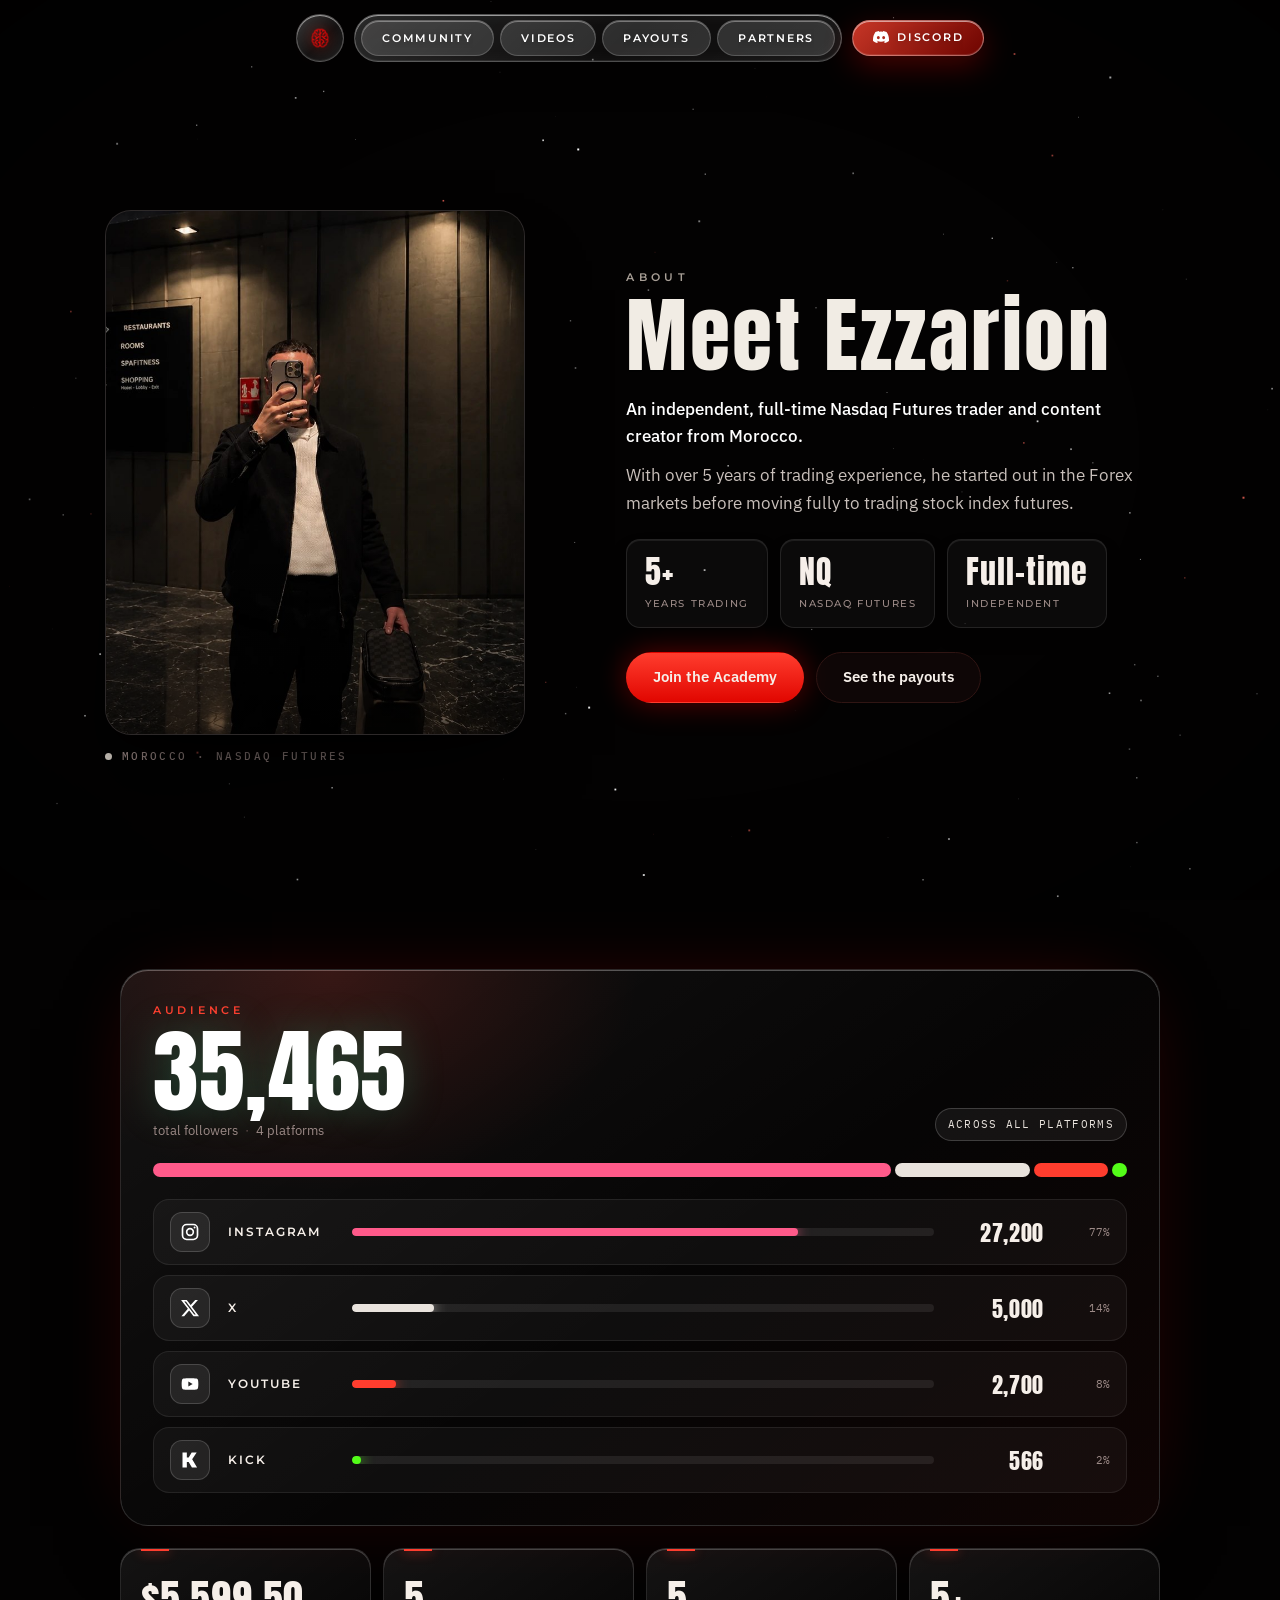
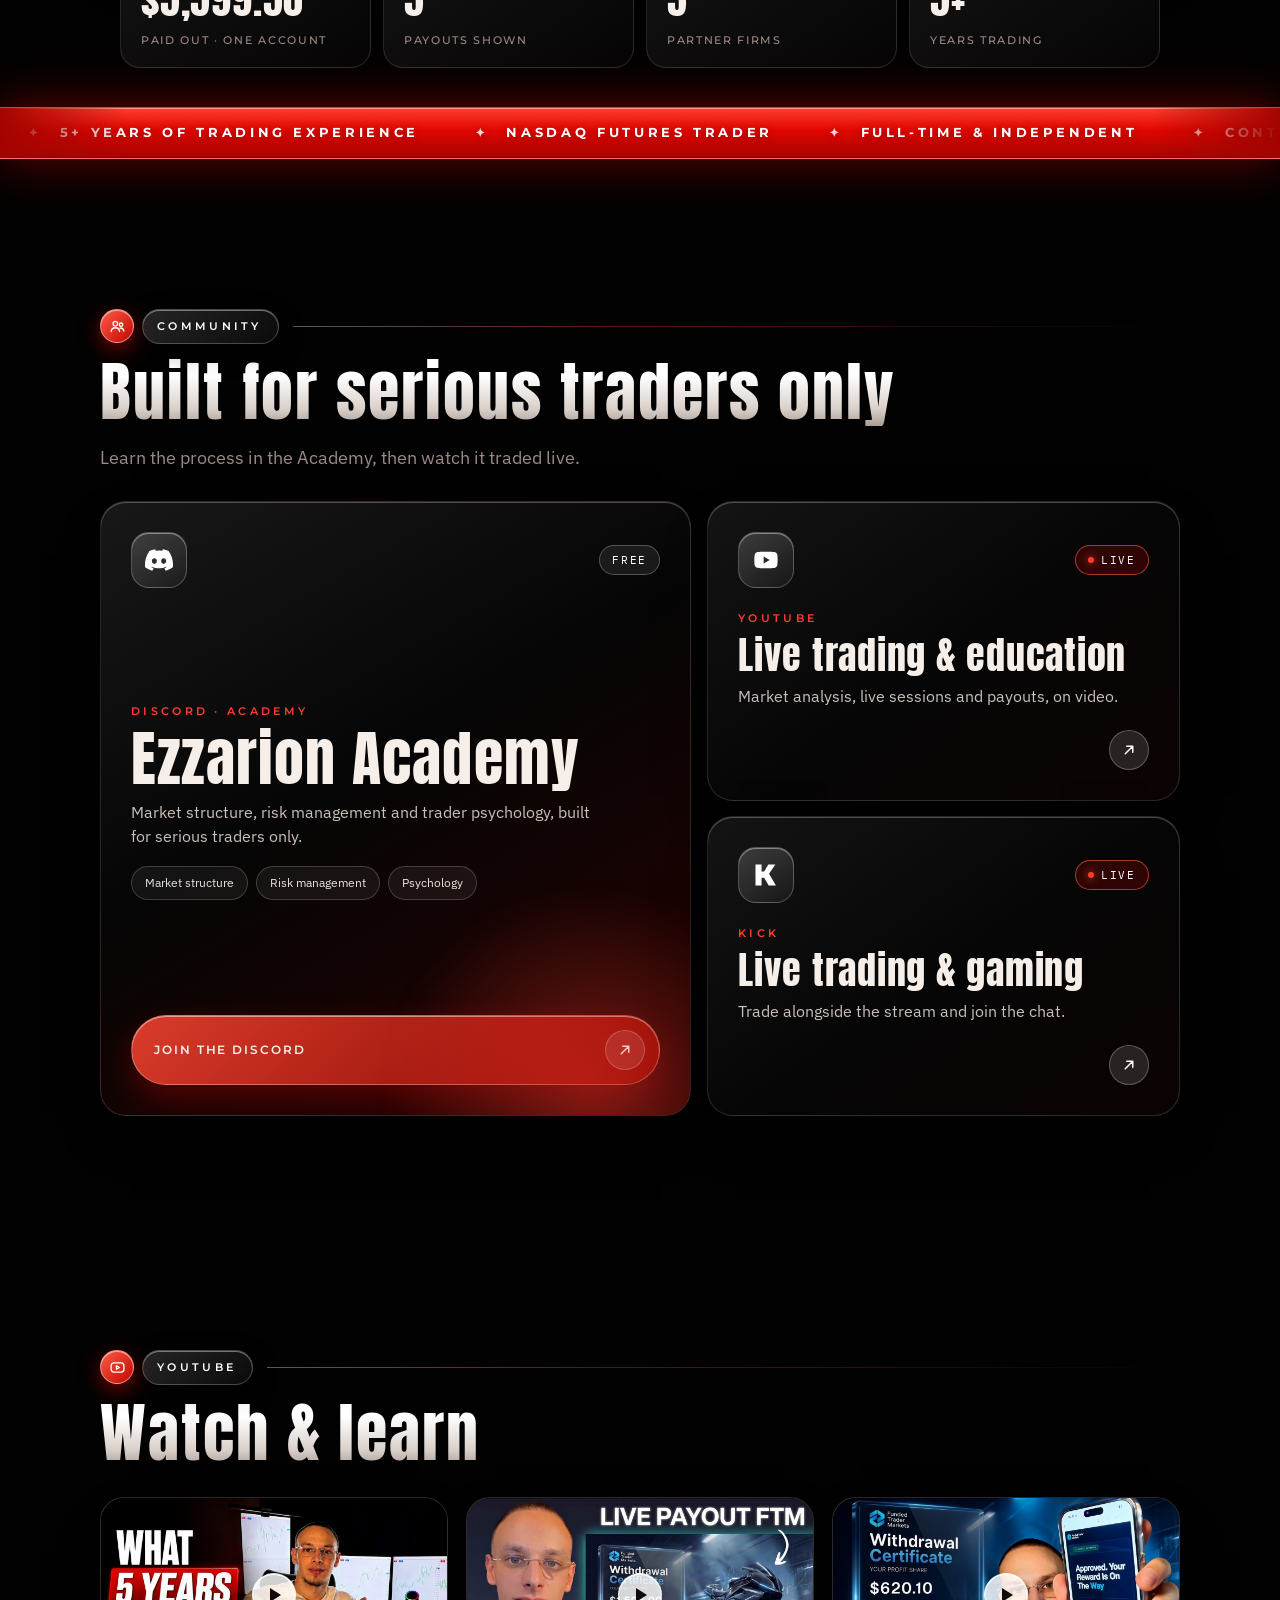
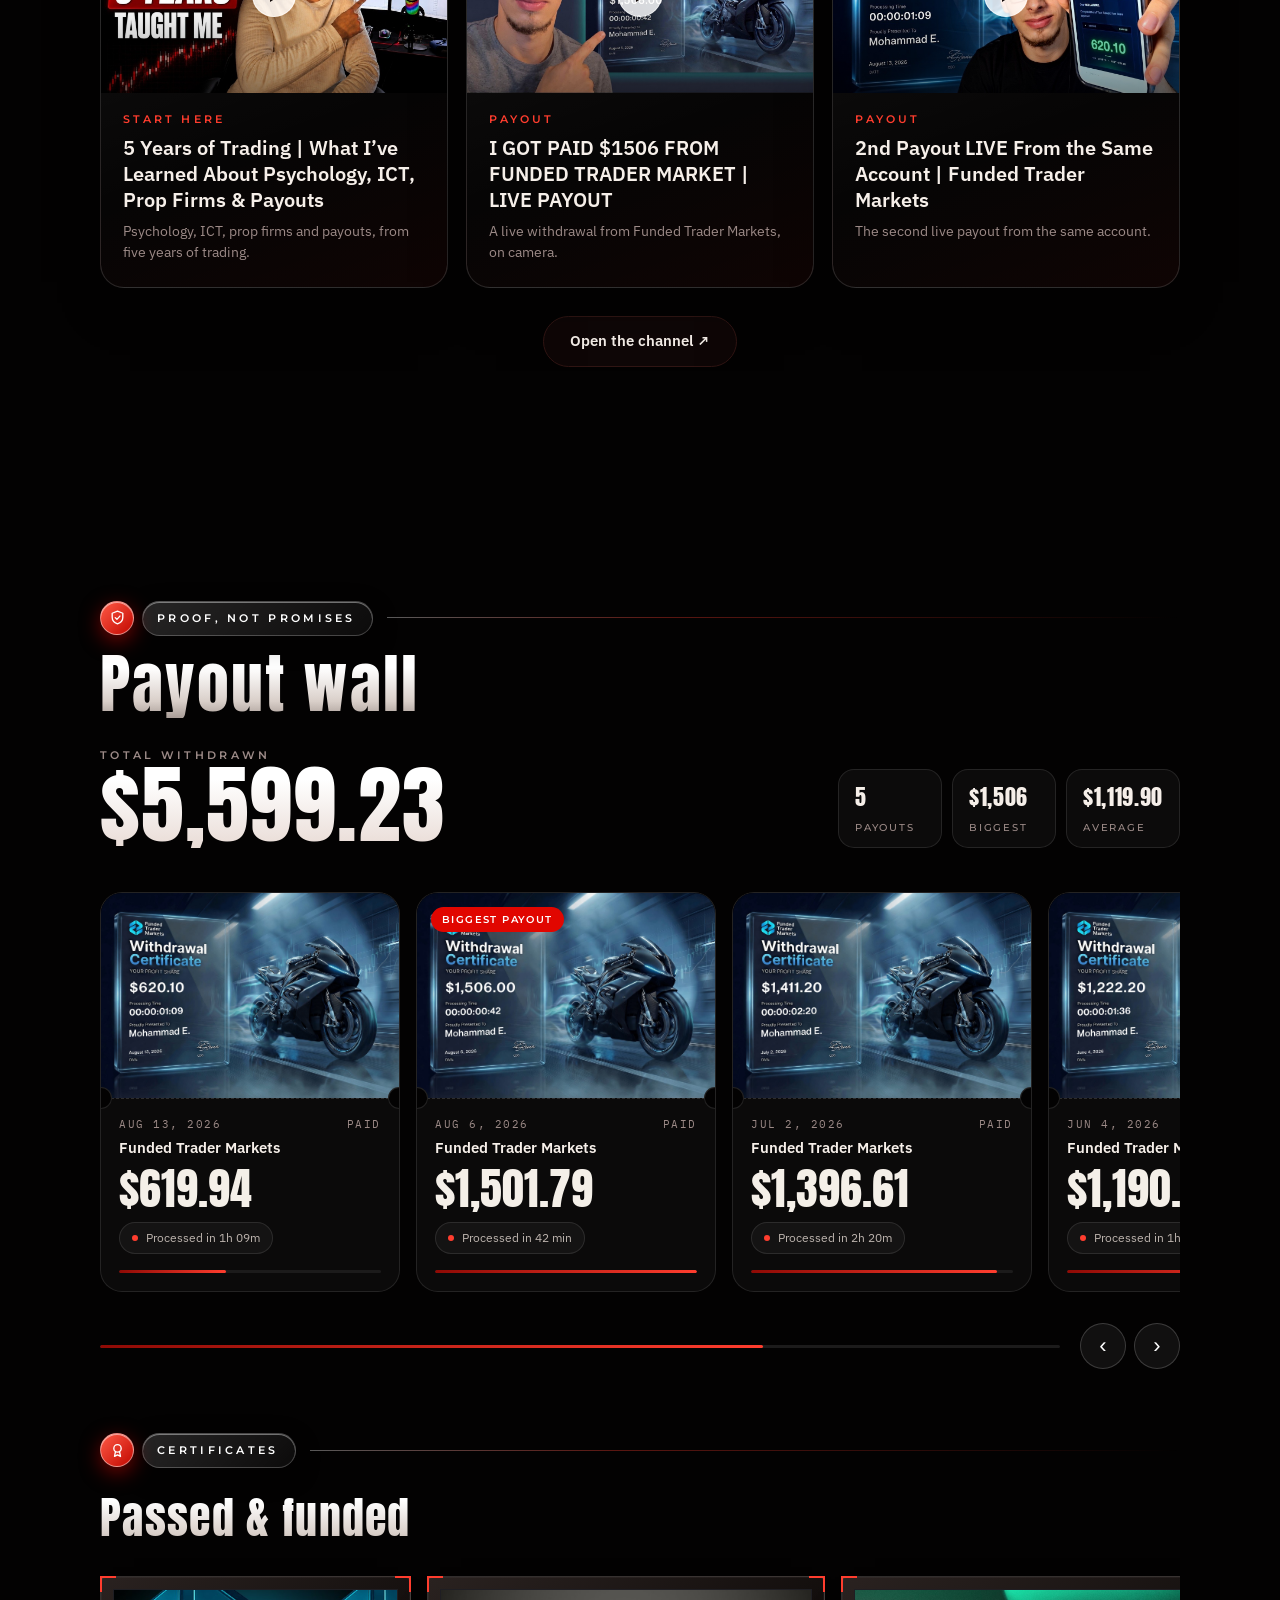
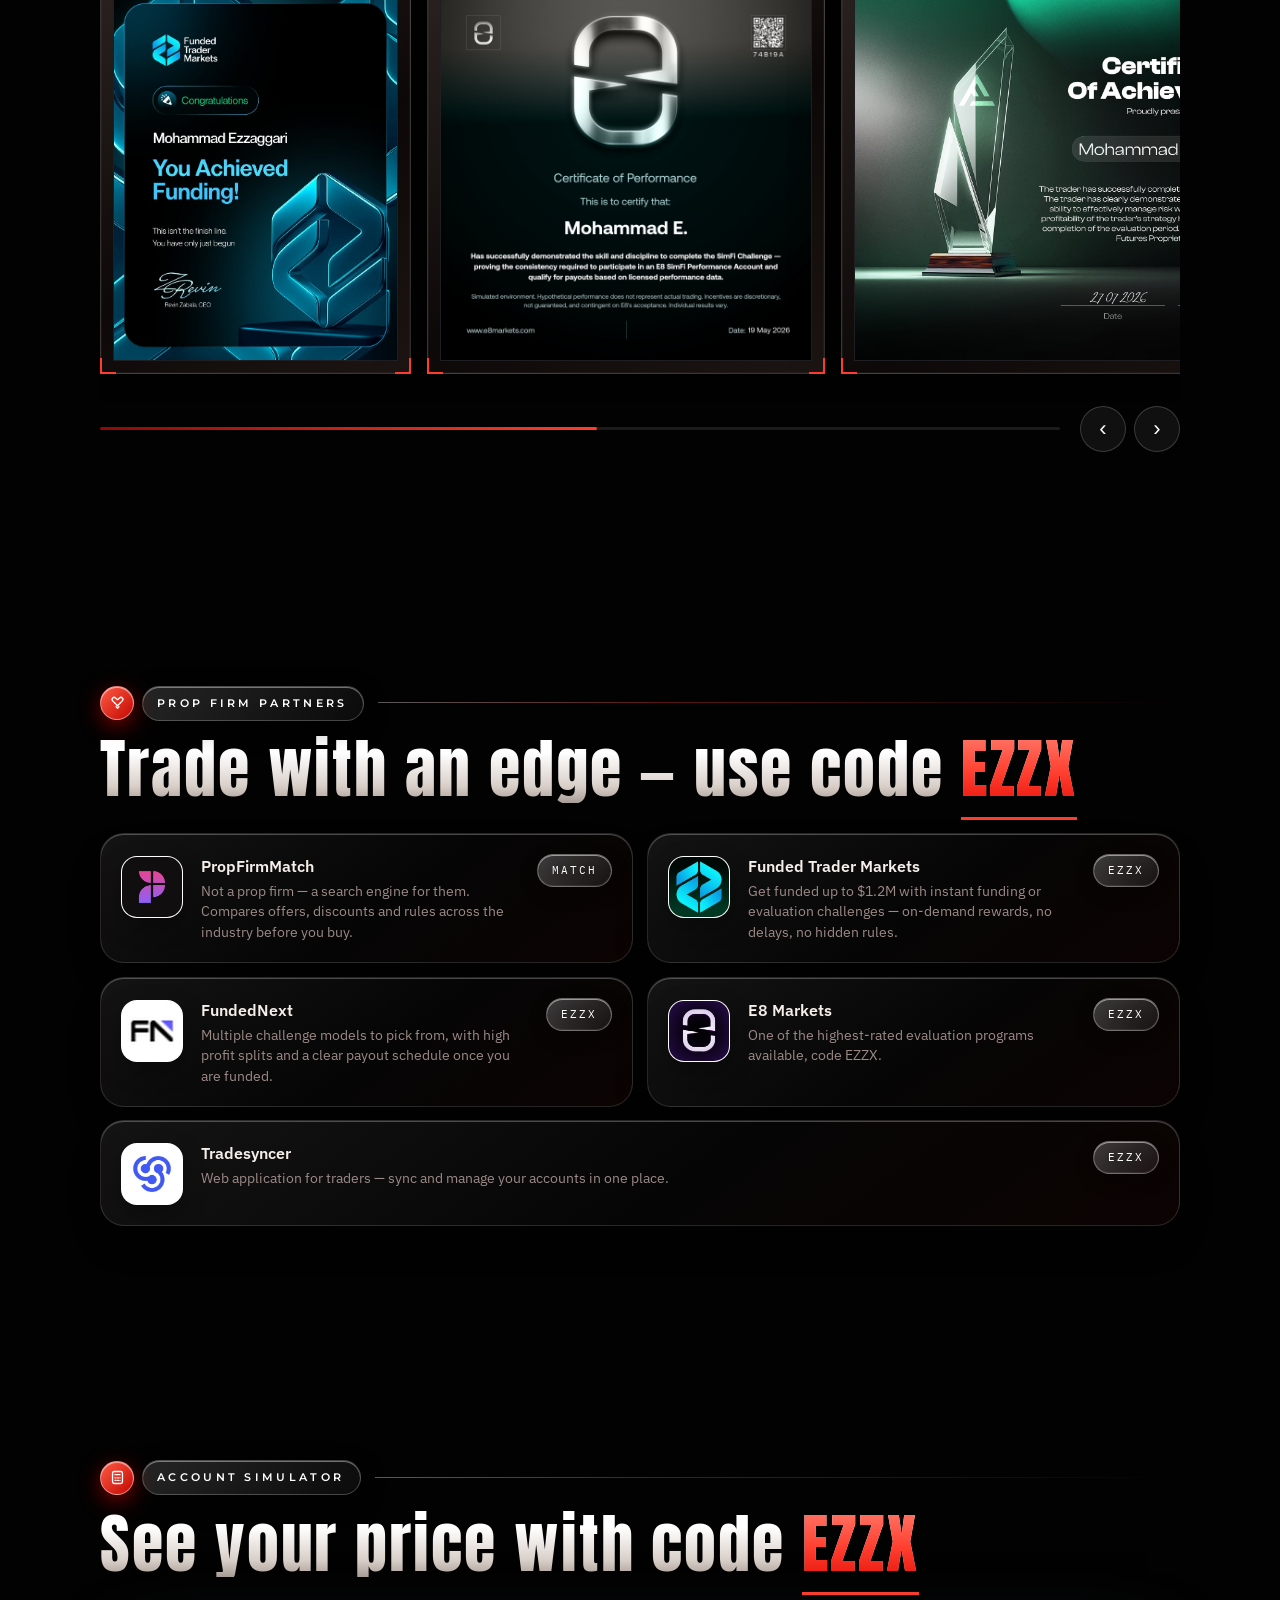
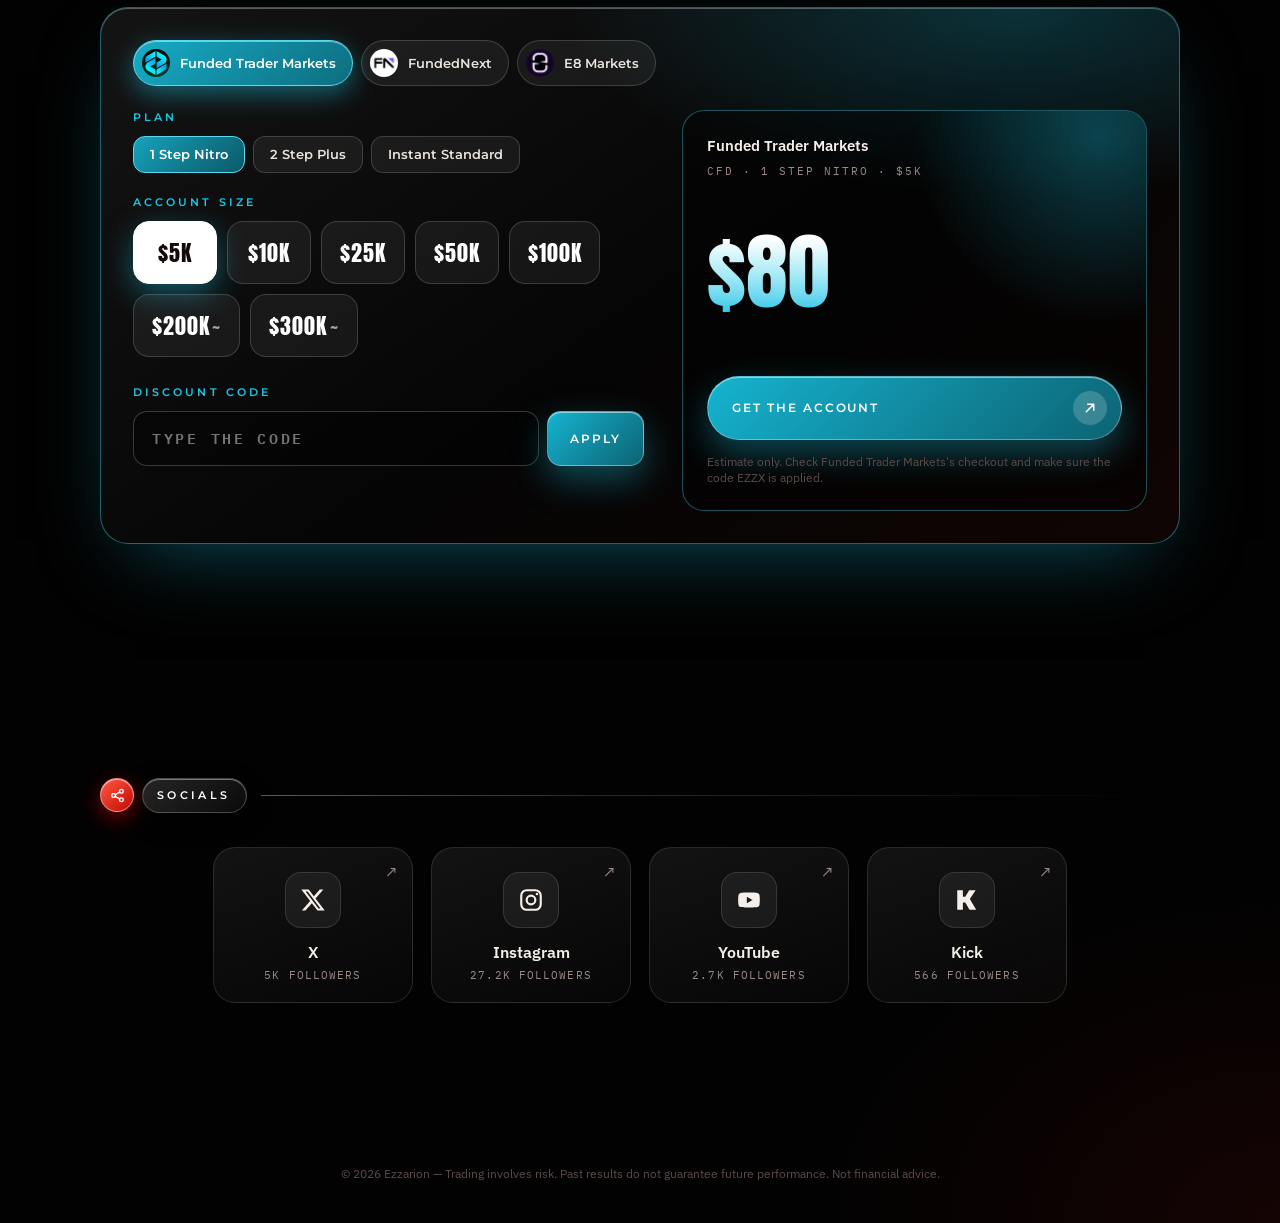
==== index.html @ 43f7381e "Remove the intro loader; site opens straight on the About section Co-Authored-By: Claude Sonnet 5.5 " ====
<!DOCTYPE html>
<html lang="en">
<head>
<meta charset="utf-8">
<meta name="viewport" content="width=device-width, initial-scale=1, viewport-fit=cover">
<title>EZZARION — Discipline · Structure · Execution</title>
<meta name="description" content="Official Ezzarion hub — Discord academy, live trading, videos, payout timeline and prop firm partners.">
<meta name="theme-color" content="#030202">
<link rel="icon" href="assets/img/ezzarion-brain-mark.png">
<link rel="preconnect" href="https://fonts.googleapis.com">
<link rel="preconnect" href="https://fonts.gstatic.com" crossorigin>
<link href="https://fonts.googleapis.com/css2?family=Anton&family=Michroma&family=Montserrat:wght@400;500;600&family=Bodoni+Moda:wght@600&family=Instrument+Serif&family=Caveat+Brush&family=IBM+Plex+Sans:wght@400;500;600&family=IBM+Plex+Mono:wght@500&display=swap" rel="stylesheet">
<link rel="stylesheet" href="css/style.css">
</head>
<body>


<canvas id="bg" aria-hidden="true"></canvas>
<div class="vignette" aria-hidden="true"></div>

<!-- ============ NAV (pill navigation) ============ -->
<div class="scroll-progress" id="scrollProgress"></div>
<header class="pillnav" id="nav">
  <nav class="pn-bar" aria-label="Primary">
    <a class="pn-logo" href="#top" aria-label="Ezzarion, back to top"><img src="assets/img/ezzarion-brain-bold.png" alt="" width="30" height="30"></a>
    <div class="pn-group">
      <ul class="pn-list" role="menubar">
      <li style="--i:0" role="none"><a class="pn-pill" role="menuitem" href="#community" data-sec="community"><span class="pn-circle" aria-hidden="true"></span><span class="pn-stack"><span class="pn-label">Community</span><span class="pn-hover" aria-hidden="true">Community</span></span></a></li>
      <li style="--i:1" role="none"><a class="pn-pill" role="menuitem" href="#videos" data-sec="videos"><span class="pn-circle" aria-hidden="true"></span><span class="pn-stack"><span class="pn-label">Videos</span><span class="pn-hover" aria-hidden="true">Videos</span></span></a></li>
      <li style="--i:2" role="none"><a class="pn-pill" role="menuitem" href="#payouts" data-sec="payouts"><span class="pn-circle" aria-hidden="true"></span><span class="pn-stack"><span class="pn-label">Payouts</span><span class="pn-hover" aria-hidden="true">Payouts</span></span></a></li>
      <li style="--i:3" role="none"><a class="pn-pill" role="menuitem" href="#partners" data-sec="partners"><span class="pn-circle" aria-hidden="true"></span><span class="pn-stack"><span class="pn-label">Partners</span><span class="pn-hover" aria-hidden="true">Partners</span></span></a></li>
      </ul>
    </div>
    <a class="pn-pill pn-cta" href="https://discord.gg/AdADHMWBEH" target="_blank" rel="noopener"><span class="pn-circle" aria-hidden="true"></span><span class="pn-stack"><span class="pn-label"><svg viewBox="0 0 24 24" aria-hidden="true"><path d="M20.317 4.37a19.791 19.791 0 0 0-4.885-1.515.074.074 0 0 0-.079.037c-.21.375-.444.864-.608 1.25a18.27 18.27 0 0 0-5.487 0 12.64 12.64 0 0 0-.617-1.25.077.077 0 0 0-.079-.037A19.736 19.736 0 0 0 3.677 4.37a.07.07 0 0 0-.032.027C.533 9.046-.32 13.58.099 18.057a.082.082 0 0 0 .031.057 19.9 19.9 0 0 0 5.993 3.03.078.078 0 0 0 .084-.028 14.09 14.09 0 0 0 1.226-1.994.076.076 0 0 0-.041-.106 13.107 13.107 0 0 1-1.872-.892.077.077 0 0 1-.008-.128 10.2 10.2 0 0 0 .372-.292.074.074 0 0 1 .077-.01c3.928 1.793 8.18 1.793 12.062 0a.074.074 0 0 1 .078.01c.12.098.246.198.373.292a.077.077 0 0 1-.006.127 12.299 12.299 0 0 1-1.873.892.077.077 0 0 0-.041.107c.36.698.772 1.362 1.225 1.993a.076.076 0 0 0 .084.028 19.839 19.839 0 0 0 6.002-3.03.077.077 0 0 0 .032-.054c.5-5.177-.838-9.674-3.549-13.66a.061.061 0 0 0-.031-.03zM8.02 15.33c-1.183 0-2.157-1.085-2.157-2.419 0-1.333.956-2.419 2.157-2.419 1.21 0 2.176 1.096 2.157 2.42 0 1.333-.956 2.418-2.157 2.418zm7.975 0c-1.183 0-2.157-1.085-2.157-2.419 0-1.333.955-2.419 2.157-2.419 1.21 0 2.176 1.096 2.157 2.42 0 1.333-.946 2.418-2.157 2.418z"/></svg>Discord</span><span class="pn-hover" aria-hidden="true"><svg viewBox="0 0 24 24" aria-hidden="true"><path d="M20.317 4.37a19.791 19.791 0 0 0-4.885-1.515.074.074 0 0 0-.079.037c-.21.375-.444.864-.608 1.25a18.27 18.27 0 0 0-5.487 0 12.64 12.64 0 0 0-.617-1.25.077.077 0 0 0-.079-.037A19.736 19.736 0 0 0 3.677 4.37a.07.07 0 0 0-.032.027C.533 9.046-.32 13.58.099 18.057a.082.082 0 0 0 .031.057 19.9 19.9 0 0 0 5.993 3.03.078.078 0 0 0 .084-.028 14.09 14.09 0 0 0 1.226-1.994.076.076 0 0 0-.041-.106 13.107 13.107 0 0 1-1.872-.892.077.077 0 0 1-.008-.128 10.2 10.2 0 0 0 .372-.292.074.074 0 0 1 .077-.01c3.928 1.793 8.18 1.793 12.062 0a.074.074 0 0 1 .078.01c.12.098.246.198.373.292a.077.077 0 0 1-.006.127 12.299 12.299 0 0 1-1.873.892.077.077 0 0 0-.041.107c.36.698.772 1.362 1.225 1.993a.076.076 0 0 0 .084.028 19.839 19.839 0 0 0 6.002-3.03.077.077 0 0 0 .032-.054c.5-5.177-.838-9.674-3.549-13.66a.061.061 0 0 0-.031-.03zM8.02 15.33c-1.183 0-2.157-1.085-2.157-2.419 0-1.333.956-2.419 2.157-2.419 1.21 0 2.176 1.096 2.157 2.42 0 1.333-.956 2.418-2.157 2.418zm7.975 0c-1.183 0-2.157-1.085-2.157-2.419 0-1.333.955-2.419 2.157-2.419 1.21 0 2.176 1.096 2.157 2.42 0 1.333-.946 2.418-2.157 2.418z"/></svg>Discord</span></span></a>
    <button class="pn-burger" id="pnBurger" type="button" aria-label="Toggle menu" aria-expanded="false" aria-controls="pnMobile"><span></span><span></span></button>
  </nav>
  <div class="pn-mobile" id="pnMobile">
    <ul>
      <li><a href="#community" data-sec="community">Community</a></li>
      <li><a href="#videos" data-sec="videos">Videos</a></li>
      <li><a href="#payouts" data-sec="payouts">Payouts</a></li>
      <li><a href="#partners" data-sec="partners">Partners</a></li>
      <li><a href="https://discord.gg/AdADHMWBEH" target="_blank" rel="noopener" class="pn-mcta">Join Discord</a></li>
    </ul>
  </div>
</header>

<main id="top">

<!-- ============ DESTINATION 1: Meet Ezzarion ============ -->
<section class="about" id="about">
  <div class="ab-inner">
    <figure class="ab-photo reveal">
      <div class="ab-frame"><img src="assets/photos/ezzarion.jpg" alt="Ezzarion in a dark marble hotel lobby, holding a phone and a travel bag"></div>
      <figcaption><i></i>Morocco · Nasdaq futures</figcaption>
    </figure>
    <div class="ab-text reveal" style="--d:.1s">
      <div class="ab-kick">About</div>
      <h2>Meet Ezzarion</h2>
      <p class="ab-lead">An independent, full-time Nasdaq Futures trader and content creator from Morocco.</p>
      <p>With over 5 years of trading experience, he started out in the Forex markets before moving fully to trading stock index futures.</p>
      <ul class="ab-facts">
        <li><b>5+</b><span>Years trading</span></li>
        <li><b>NQ</b><span>Nasdaq futures</span></li>
        <li><b>Full-time</b><span>Independent</span></li>
      </ul>
      <div class="ab-cta"><a class="btn primary" href="https://discord.gg/AdADHMWBEH" target="_blank" rel="noopener">Join the Academy</a><a class="btn ghost" href="#payouts">See the payouts</a></div>
    </div>
  </div>
</section>

<section class="hero-tail" id="growth">
  <div class="growth reveal">
    <div class="g-head">
      <div class="g-title">
        <div class="g-eyebrow">Audience</div>
        <div class="g-total" id="gTotal">0</div>
        <div class="g-sub">total followers <i>·</i> <span id="gPlat"></span></div>
      </div>
      <div class="g-badges"><span>Across all platforms</span></div>
    </div>
    <div class="f-stack" id="fStack" aria-hidden="true"></div>
    <ul class="f-list" id="fList"></ul>
  </div>
  <div class="stats">
    <div class="stat reveal" style="--d:.05s"><b data-count id="statPayout" data-prefix="$">0</b><span>Paid out · one account</span></div>
    <div class="stat reveal" style="--d:.15s"><b data-count id="statCount">0</b><span>Payouts shown</span></div>
    <div class="stat reveal" style="--d:.25s"><b data-count id="statFirms">0</b><span>Partner firms</span></div>
    <div class="stat reveal" style="--d:.35s"><b>5+</b><span>Years trading</span></div>
  </div>
</section>

<div class="tape" aria-hidden="true">
  <div class="tape-track" id="tapeTrack"></div>
</div>

<div class="wrap">

<!-- ============ COMMUNITY ============ -->
<section id="community" class="section">
  <div class="eyebrow reveal"><span class="eb-ico"><svg viewBox="0 0 24 24"><circle cx="9" cy="8" r="3.2"/><circle cx="17" cy="9.5" r="2.4"/><path d="M3 19c.5-3.4 3-5.2 6-5.2s5.5 1.8 6 5.2M15.5 14.2c2.7-.3 4.9 1.1 5.5 4.3"/></svg></span><span class="eb-txt">Community</span></div>
  <h2 class="reveal">Built for serious traders only</h2>
  <p class="cm-lead reveal">Learn the process in the Academy, then watch it traded live.</p>
  <div class="bento">
    <a class="cm-card cm-discord reveal" href="https://discord.gg/AdADHMWBEH" target="_blank" rel="noopener">
      <div class="cm-top"><span class="cm-ico"><svg viewBox="0 0 24 24" aria-hidden="true"><path d="M20.317 4.37a19.791 19.791 0 0 0-4.885-1.515.074.074 0 0 0-.079.037c-.21.375-.444.864-.608 1.25a18.27 18.27 0 0 0-5.487 0 12.64 12.64 0 0 0-.617-1.25.077.077 0 0 0-.079-.037A19.736 19.736 0 0 0 3.677 4.37a.07.07 0 0 0-.032.027C.533 9.046-.32 13.58.099 18.057a.082.082 0 0 0 .031.057 19.9 19.9 0 0 0 5.993 3.03.078.078 0 0 0 .084-.028 14.09 14.09 0 0 0 1.226-1.994.076.076 0 0 0-.041-.106 13.107 13.107 0 0 1-1.872-.892.077.077 0 0 1-.008-.128 10.2 10.2 0 0 0 .372-.292.074.074 0 0 1 .077-.01c3.928 1.793 8.18 1.793 12.062 0a.074.074 0 0 1 .078.01c.12.098.246.198.373.292a.077.077 0 0 1-.006.127 12.299 12.299 0 0 1-1.873.892.077.077 0 0 0-.041.107c.36.698.772 1.362 1.225 1.993a.076.076 0 0 0 .084.028 19.839 19.839 0 0 0 6.002-3.03.077.077 0 0 0 .032-.054c.5-5.177-.838-9.674-3.549-13.66a.061.061 0 0 0-.031-.03zM8.02 15.33c-1.183 0-2.157-1.085-2.157-2.419 0-1.333.956-2.419 2.157-2.419 1.21 0 2.176 1.096 2.157 2.42 0 1.333-.956 2.418-2.157 2.418zm7.975 0c-1.183 0-2.157-1.085-2.157-2.419 0-1.333.955-2.419 2.157-2.419 1.21 0 2.176 1.096 2.157 2.42 0 1.333-.946 2.418-2.157 2.418z"/></svg></span><span class="cm-badge">Free</span></div>
      <div class="cm-body">
        <div class="cm-kicker">Discord · Academy</div>
        <h3>Ezzarion Academy</h3>
        <p>Market structure, risk management and trader psychology, built for serious traders only.</p>
        <ul class="cm-chips"><li>Market structure</li><li>Risk management</li><li>Psychology</li></ul>
      </div>
      <div class="cm-cta"><span>Join the Discord</span><span class="cm-arrow" aria-hidden="true"><svg viewBox="0 0 24 24"><path d="M7 17 17 7M9 7h8v8"/></svg></span></div>
    </a>
    <a class="cm-card cm-live reveal" style="--d:.12s" href="https://youtube.com/@ezzarion?si=gjLdXVoK1gLFBX7Q" target="_blank" rel="noopener">
      <div class="cm-top"><span class="cm-ico"><svg viewBox="0 0 24 24" aria-hidden="true"><path fill-rule="evenodd" d="M21.6 7.2a2.5 2.5 0 0 0-1.76-1.77C18.3 5 12 5 12 5s-6.3 0-7.84.43A2.5 2.5 0 0 0 2.4 7.2C2 8.76 2 12 2 12s0 3.24.4 4.8a2.5 2.5 0 0 0 1.76 1.77C5.7 19 12 19 12 19s6.3 0 7.84-.43a2.5 2.5 0 0 0 1.76-1.77C22 15.24 22 12 22 12s0-3.24-.4-4.8zM10 15V9l5.2 3z"/></svg></span><span class="cm-badge live">Live</span></div>
      <div class="cm-body">
        <div class="cm-kicker">YouTube</div>
        <h3>Live trading &amp; education</h3>
        <p>Market analysis, live sessions and payouts, on video.</p>
      </div>
      <div class="cm-foot"><span class="cm-count" data-follow="youtube"></span><span class="cm-arrow" aria-hidden="true"><svg viewBox="0 0 24 24"><path d="M7 17 17 7M9 7h8v8"/></svg></span></div>
    </a>
    <a class="cm-card cm-live reveal" style="--d:.24s" href="https://kick.com/ezzarion" target="_blank" rel="noopener">
      <div class="cm-top"><span class="cm-ico"><svg viewBox="0 0 24 24" aria-hidden="true"><path d="M3 3h5.2v6h2.2l3.6-6H20l-5.4 8L20.5 21h-6.2l-3.9-6.6H8.2V21H3z"/></svg></span><span class="cm-badge live">Live</span></div>
      <div class="cm-body">
        <div class="cm-kicker">Kick</div>
        <h3>Live trading &amp; gaming</h3>
        <p>Trade alongside the stream and join the chat.</p>
      </div>
      <div class="cm-foot"><span class="cm-count" data-follow="kick"></span><span class="cm-arrow" aria-hidden="true"><svg viewBox="0 0 24 24"><path d="M7 17 17 7M9 7h8v8"/></svg></span></div>
    </a>
  </div>
</section>

<!-- ============ VIDEOS ============ -->
<section id="videos" class="section">
  <div class="eyebrow reveal"><span class="eb-ico"><svg viewBox="0 0 24 24"><rect x="3" y="5.5" width="18" height="13" rx="4"/><path d="m10.5 9.5 4.2 2.5-4.2 2.5z"/></svg></span><span class="eb-txt">YouTube</span></div>
  <h2 class="reveal">Watch &amp; learn</h2>
  <div id="videoGrid" class="video-grid"></div>
  <div class="center reveal"><a class="btn ghost" id="channelBtn" target="_blank" rel="noopener">Open the channel ↗</a></div>
</section>

<!-- ============ PAYOUTS ============ -->
<section id="payouts" class="section">
  <div class="eyebrow reveal"><span class="eb-ico"><svg viewBox="0 0 24 24"><path d="M12 3 4.5 6v5.5c0 4.4 3.1 7.8 7.5 9.5 4.4-1.7 7.5-5.1 7.5-9.5V6z"/><path d="m8.8 12.2 2.4 2.4 4.2-4.6"/></svg></span><span class="eb-txt">Proof, not promises</span></div>
  <h2 class="reveal">Payout wall</h2>
  <div class="pw-top reveal">
    <div class="pw-total"><span>Total withdrawn</span><b id="payoutTotal">$0</b></div>
    <div class="pw-metrics" id="pwMetrics"></div>
  </div>
  <div class="chips reveal" id="firmChips"></div>
  <div class="pw-rail reveal" id="pwRail">
    <div class="pw-track" id="timeline"></div>
  </div>
  <div class="pw-ctrl reveal">
    <div class="pw-prog"><i id="pwProg"></i></div>
    <div class="pw-btns"><button type="button" id="pwPrev" aria-label="Previous payouts">‹</button><button type="button" id="pwNext" aria-label="Next payouts">›</button></div>
  </div>

  <div class="eyebrow sub reveal"><span class="eb-ico"><svg viewBox="0 0 24 24"><circle cx="12" cy="9" r="5.2"/><path d="m9.2 13.4-1.4 7 4.2-2.3 4.2 2.3-1.4-7"/></svg></span><span class="eb-txt">Certificates</span></div>
  <h3 class="cw-title reveal">Passed &amp; funded</h3>
  <div class="pw-rail cw-rail reveal" id="cwRail"><div class="pw-track" id="certGrid"></div></div>
  <div class="pw-ctrl reveal">
    <div class="pw-prog"><i id="cwProg"></i></div>
    <div class="pw-btns"><button type="button" id="cwPrev" aria-label="Previous certificates">‹</button><button type="button" id="cwNext" aria-label="Next certificates">›</button></div>
  </div>
</section>

<!-- ============ PARTNERS ============ -->
<section id="partners" class="section">
  <div class="eyebrow reveal"><span class="eb-ico"><svg viewBox="0 0 24 24"><path d="M8 12.5 5.2 9.7a2.8 2.8 0 0 1 4-4L12 8l2.8-2.3a2.8 2.8 0 0 1 4 4L16 12.5"/><path d="m8 12.5 4 4 4-4M10 18l2 2 2-2"/></svg></span><span class="eb-txt">Prop Firm Partners</span></div>
  <h2 class="reveal">Trade with an edge — use code <span class="code">EZZX</span></h2>
  <div class="partner-grid" id="partnerGrid"></div>
</section>

<!-- ============ ACCOUNT SIMULATOR ============ -->
<section id="simulator" class="section" hidden>
  <div class="eyebrow reveal"><span class="eb-ico"><svg viewBox="0 0 24 24"><rect x="5" y="3.5" width="14" height="17" rx="2.5"/><path d="M8.5 8h7M8.5 12.5h1.5M12 12.5h1.5M15.5 12.5h.1M8.5 16h1.5M12 16h1.5M15.5 16h.1"/></svg></span><span class="eb-txt">Account simulator</span></div>
  <h2 class="reveal">See your price with code <span class="code">EZZX</span></h2>
  <div class="sim reveal" id="sim">
    <div class="sim-firms" id="simFirms" role="tablist" aria-label="Prop firm"></div>
    <div class="sim-grid">
      <div class="sim-pick">
        <div class="sim-label">Market</div>
        <div class="sim-seg" id="simMarkets" role="radiogroup" aria-label="Market"></div>
        <div class="sim-label">Plan</div>
        <div class="sim-plans" id="simPlans" role="radiogroup" aria-label="Plan"></div>
        <div class="sim-label">Account size</div>
        <div class="sim-sizes" id="simSizes" role="radiogroup" aria-label="Account size"></div>
        <div class="sim-label">Discount code</div>
        <form class="sim-code" id="simForm" autocomplete="off">
          <input id="simCode" type="text" inputmode="text" placeholder="Type the code" aria-label="Discount code" maxlength="20">
          <button type="submit" id="simApply">Apply</button>
        </form>
        <div class="sim-msg" id="simMsg" role="status"></div>
      </div>
      <div class="sim-sum">
        <div class="sim-firm" id="simFirmName"></div>
        <div class="sim-size" id="simSizeName"></div>
        <div class="sim-old" id="simOld"></div>
        <div class="sim-new" id="simNew">$0</div>
        <div class="sim-est" id="simEst" hidden>Estimated price, worked out from this plan's discount. Check the checkout for the exact amount.</div>
        <div class="sim-save" id="simSave"></div>
        <a class="sim-cta" id="simCta" href="#" target="_blank" rel="noopener sponsored"><span>Get the account</span><svg viewBox="0 0 24 24" aria-hidden="true"><path d="M7 17 17 7M9 7h8v8"/></svg></a>
        <div class="sim-fine" id="simFine"></div>
      </div>
    </div>
  </div>
</section>

<!-- ============ SOCIALS ============ -->
<section class="section" id="socials">
  <div class="eyebrow reveal"><span class="eb-ico"><svg viewBox="0 0 24 24"><circle cx="6.5" cy="12" r="2.6"/><circle cx="17.5" cy="6" r="2.6"/><circle cx="17.5" cy="18" r="2.6"/><path d="m8.8 10.8 6.4-3.6M8.8 13.2l6.4 3.6"/></svg></span><span class="eb-txt">Socials</span></div>
  <div class="social-row reveal" id="socialRow"></div>
</section>

</div>
</main>

<footer>© <span id="year"></span> Ezzarion — Trading involves risk. Past results do not guarantee future performance. Not financial advice.</footer>

<!-- lightbox -->
<div class="lightbox" id="lightbox" hidden>
  <button class="lb-close" type="button" aria-label="Close">×</button>
  <div class="lb-body" id="lbBody"></div>
  <div class="lb-cap" id="lbCap"></div>
</div>

<script src="js/config.js"></script>
<script src="js/main.js"></script>
</body>
</html>
---- css/style.css ----
:root{
  --bg:#030202; --panel-top:#160b0a; --panel-bot:#090404; --panel-border:#301513;
  --red:#e10600; --red-bright:#ff3d2e; --red-deep:#6e0d09;
  --green:#2ee6a0;
  --text:#f6efe9; --muted:#9c8a87; --muted-dim:#5c4b49;
  --line:rgba(225,6,0,.32);
  --ease:cubic-bezier(.2,.8,.2,1);
}
*{box-sizing:border-box}
html{scroll-behavior:smooth;scroll-padding-top:76px}
html,body{margin:0;padding:0}
body{
  background:
    radial-gradient(ellipse 900px 520px at 50% -10%,rgba(225,6,0,.20),transparent 60%),
    radial-gradient(ellipse 700px 500px at 100% 100%,rgba(110,13,9,.16),transparent 65%),
    var(--bg);
  color:var(--text);font-family:'IBM Plex Sans',system-ui,sans-serif;
  -webkit-font-smoothing:antialiased;overflow-x:hidden;line-height:1.5;
}
body.is-loading{overflow:hidden}
a{color:inherit;text-decoration:none}
img{max-width:100%}
#bg{position:fixed;inset:0;width:100%;height:100%;z-index:0;pointer-events:none}
.vignette{position:fixed;inset:0;z-index:0;pointer-events:none;background:radial-gradient(ellipse at center,transparent 55%,rgba(0,0,0,.55))}
main,footer,.tape{position:relative;z-index:1}

/* ---------- INTRO ---------- */

/* ---------- INTRO: counter, then two panels slide apart ---------- */

/* ---------- NAV ---------- */

/* ---------- HERO ---------- */
h1{font-family:Anton,sans-serif;font-weight:400;font-size:clamp(54px,13vw,128px);letter-spacing:.12em;margin:22px 0 4px;line-height:1;
   background:linear-gradient(180deg,#fff 20%,#ffb3a8 60%,var(--red-bright));-webkit-background-clip:text;background-clip:text;color:transparent;text-shadow:none;filter:drop-shadow(0 0 28px rgba(225,6,0,.45))}
.tagline{font-family:Montserrat,sans-serif;font-weight:500;color:#cfc6c3;letter-spacing:.5em;text-transform:uppercase;font-size:clamp(10px,1.25vw,15px);margin:0}
.tagline i{color:var(--red-bright);font-style:normal;margin:0 .9em}
.hero-cta{display:flex;gap:12px;margin:26px 0 0;flex-wrap:wrap}
.btn{display:inline-flex;align-items:center;padding:13px 26px;border-radius:999px;font-weight:600;font-size:15px;transition:transform .25s var(--ease),box-shadow .25s,border-color .25s;border:1px solid transparent}
.btn.primary{background:linear-gradient(180deg,var(--red-bright),var(--red));box-shadow:0 0 30px rgba(225,6,0,.4)}
.btn.primary:hover{transform:translateY(-2px);box-shadow:0 0 44px rgba(255,61,46,.65)}
.btn.ghost{border-color:var(--panel-border);background:rgba(22,11,10,.6);color:var(--text)}
.btn.ghost:hover{border-color:var(--red-bright);transform:translateY(-2px)}

/* ---------- JOURNEY LINE ---------- */

/* ---------- PORTAL ---------- */
.portal,.hero-tail,.wrap{position:relative;z-index:1}
.portal{height:210svh}
.portal-stage{position:sticky;top:0;height:100svh;overflow:hidden}

body.static .portal{height:auto}
body.static .portal-stage{position:relative;height:auto;min-height:100svh}
body.static .portal{height:100svh}
body.static .portal-stage{height:100svh}



/* ---------- PILL NAV: rising-circle hover, rotating logo, GSAP-style easing in plain CSS ---------- */
:root{--pn-h:48px;--pn-ease:cubic-bezier(.22,1,.36,1)}
.scroll-progress{position:fixed;left:0;top:0;height:2px;width:0;z-index:60;background:linear-gradient(90deg,var(--red-deep),var(--red-bright));box-shadow:0 0 10px rgba(255,61,46,.6)}
.pillnav{position:fixed;top:14px;left:0;right:0;z-index:50;display:flex;flex-direction:column;align-items:center;padding-inline:12px;pointer-events:none}
.pn-bar{pointer-events:auto;display:flex;align-items:center;justify-content:center;gap:10px}
.pn-logo{display:grid;place-items:center;width:var(--pn-h);height:var(--pn-h);border-radius:50%;background:rgba(10,5,5,.78);backdrop-filter:blur(14px);-webkit-backdrop-filter:blur(14px);border:1px solid rgba(255,61,46,.35);box-shadow:0 8px 30px rgba(0,0,0,.45);transition:transform .35s var(--pn-ease);opacity:0}
.pn-logo img{filter:drop-shadow(0 0 8px rgba(225,6,0,.7))}
.pn-logo:hover{transform:scale(1.07)}
.pn-logo:hover img{animation:pnspin .85s cubic-bezier(.34,1.56,.64,1)}
.pn-logo:active{transform:scale(.95)}
@keyframes pnspin{to{transform:rotate(360deg)}}
.pn-group{height:var(--pn-h);display:flex;align-items:center;padding-inline:6px;border-radius:999px;background:rgba(10,5,5,.78);backdrop-filter:blur(14px);-webkit-backdrop-filter:blur(14px);border:1px solid rgba(255,61,46,.35);box-shadow:0 8px 30px rgba(0,0,0,.45)}
.pn-list{list-style:none;margin:0;padding:0;display:flex;align-items:center;gap:6px;height:100%}
.pn-list li{display:flex;opacity:0}
.pn-pill{position:relative;overflow:hidden;display:inline-flex;align-items:center;justify-content:center;height:calc(var(--pn-h) - 12px);padding-inline:20px;border-radius:999px;background:#f2ebe4;color:#150b0a;font-family:Montserrat,sans-serif;font-size:11px;font-weight:600;letter-spacing:.16em;text-transform:uppercase;white-space:nowrap}
.pn-circle{position:absolute;left:50%;bottom:0;border-radius:50%;background:#0a0505;z-index:1;pointer-events:none;will-change:transform;transform:translateX(-50%) scale(0);transition:transform .8s var(--pn-ease)}
.pn-stack{position:relative;z-index:2;display:inline-block;overflow:hidden;padding-block:4px;line-height:1}
.pn-label,.pn-hover{display:inline-flex;align-items:center;gap:8px;transition:transform .6s var(--pn-ease),opacity .6s var(--pn-ease);will-change:transform}
.pn-hover{position:absolute;left:0;top:4px;width:100%;justify-content:center;color:#fff;opacity:0;transform:translateY(calc(var(--pn-ph,34px) + 20px))}
.pn-label svg,.pn-hover svg{width:16px;height:16px;fill:currentColor}
.pn-pill.hot .pn-circle{transform:translateX(-50%) scale(1.2)}
.pn-pill.hot .pn-label{transform:translateY(calc(-1 * (var(--pn-ph,34px) + 8px)))}
.pn-pill.hot .pn-hover{transform:none;opacity:1}
.pn-pill.active::after{content:"";position:absolute;left:50%;bottom:3px;width:4px;height:4px;margin-left:-2px;border-radius:50%;background:var(--red);z-index:3}
.pn-pill.active:hover::after{background:#fff}
.pn-pill:focus-visible{outline:2px solid #fff;outline-offset:2px}
.pn-cta{background:var(--red);color:#fff;box-shadow:0 8px 30px rgba(225,6,0,.35)}
.pn-cta .pn-circle{background:#f2ebe4}
.pn-cta .pn-hover{color:#150b0a}
.pn-burger{display:none;position:relative;width:var(--pn-h);height:var(--pn-h);border-radius:50%;border:1px solid rgba(255,61,46,.35);background:rgba(10,5,5,.78);backdrop-filter:blur(14px);-webkit-backdrop-filter:blur(14px);cursor:pointer;opacity:0;transition:transform .25s var(--pn-ease)}
.pn-burger:active{transform:scale(.9)}
.pn-burger span{position:absolute;left:14px;right:14px;height:2px;border-radius:2px;background:#f2ebe4;transition:transform .4s var(--pn-ease),top .4s var(--pn-ease)}
.pn-burger span:nth-child(1){top:19px}.pn-burger span:nth-child(2){top:27px}
.pn-burger[aria-expanded="true"] span:nth-child(1){top:23px;transform:rotate(45deg)}
.pn-burger[aria-expanded="true"] span:nth-child(2){top:23px;transform:rotate(-45deg)}
.pn-mobile{pointer-events:none;visibility:hidden;opacity:0;transform:translateY(-14px);width:min(420px,100%);margin-top:8px;border-radius:22px;background:rgba(10,5,5,.92);backdrop-filter:blur(16px);-webkit-backdrop-filter:blur(16px);border:1px solid rgba(255,61,46,.3);box-shadow:0 24px 60px rgba(0,0,0,.6);transition:opacity .4s var(--pn-ease),transform .4s var(--pn-ease),visibility 0s .4s}
.pn-mobile.open{pointer-events:auto;visibility:visible;opacity:1;transform:none;transition:opacity .4s var(--pn-ease),transform .4s var(--pn-ease)}
.pn-mobile ul{list-style:none;margin:0;padding:8px;display:flex;flex-direction:column;gap:4px}
.pn-mobile a{display:block;padding:14px 22px;border-radius:14px;font-family:Montserrat,sans-serif;font-size:12px;font-weight:600;letter-spacing:.2em;text-transform:uppercase;color:rgba(242,235,228,.75);transition:background .25s,color .25s}
.pn-mobile a:hover,.pn-mobile a.active{background:rgba(242,235,228,.1);color:#fff}
.pn-mobile .pn-mcta{background:var(--red);color:#fff;text-align:center;margin-top:4px}
/* entrance: logo pops in, pills slide in one after another */
body.ready .pn-logo{animation:pnlogo .8s cubic-bezier(.34,1.56,.64,1) forwards}
body.ready .pn-list li{animation:pnitem .6s var(--ease) forwards;animation-delay:calc(.2s + var(--i) * .05s)}
body.ready .pn-cta{animation:pnitem .6s var(--ease) .45s both}
body.ready .pn-burger{animation:pnlogo .8s cubic-bezier(.34,1.56,.64,1) .1s forwards}
.pn-cta{opacity:0}
@keyframes pnlogo{from{opacity:0;transform:scale(0)}to{opacity:1;transform:scale(1)}}
@keyframes pnitem{from{opacity:0;transform:translateX(-20px)}to{opacity:1;transform:none}}
@media (max-width:820px){
  .pn-bar{width:100%;justify-content:space-between}
  .pn-group,.pn-bar>.pn-cta{display:none}
  .pn-burger{display:block}
}

/* ---------- GLASS: Apple-style translucent material for the pill nav ---------- */
.pn-logo,.pn-group,.pn-burger{
  background:linear-gradient(135deg,rgba(255,255,255,.20),rgba(255,255,255,.05) 55%,rgba(255,255,255,.10));
  -webkit-backdrop-filter:blur(12px) saturate(160%);backdrop-filter:blur(12px) saturate(160%);
  border:1px solid rgba(255,255,255,.26);
  box-shadow:inset 0 1px 0 rgba(255,255,255,.55),inset 0 -1px 0 rgba(255,255,255,.08),inset 0 0 18px rgba(255,255,255,.05),0 12px 36px rgba(0,0,0,.32)}
.pn-group{background:linear-gradient(135deg,rgba(255,255,255,.14),rgba(255,255,255,.04) 55%,rgba(255,255,255,.08))}
.pn-logo img{filter:drop-shadow(0 0 8px rgba(255,61,46,.75))}
.pn-pill{background:rgba(255,255,255,.14);color:#fff;border:1px solid rgba(255,255,255,.18);box-shadow:inset 0 1px 0 rgba(255,255,255,.35);text-shadow:0 1px 8px rgba(0,0,0,.35)}
.pn-circle{background:rgba(255,255,255,.92)}
.pn-hover{color:#120a09;text-shadow:none}
.pn-pill.active::after{background:#fff;box-shadow:0 0 8px rgba(255,255,255,.9)}
.pn-pill.active:hover::after{background:#120a09;box-shadow:none}
.pn-cta{background:linear-gradient(135deg,rgba(255,70,50,.78),rgba(200,8,0,.55));border:1px solid rgba(255,255,255,.35);color:#fff;
  -webkit-backdrop-filter:blur(18px) saturate(170%);backdrop-filter:blur(18px) saturate(170%);
  box-shadow:inset 0 1px 0 rgba(255,255,255,.55),inset 0 -1px 0 rgba(255,255,255,.1),0 10px 30px rgba(225,6,0,.3)}
.pn-cta .pn-circle{background:rgba(255,255,255,.92)}
.pn-cta .pn-hover{color:#120a09}
.pn-burger span{background:#fff}
.pn-mobile{background:linear-gradient(160deg,rgba(255,255,255,.16),rgba(255,255,255,.05));
  -webkit-backdrop-filter:blur(16px) saturate(150%);backdrop-filter:blur(16px) saturate(150%);border:1px solid rgba(255,255,255,.24);
  box-shadow:inset 0 1px 0 rgba(255,255,255,.5),0 24px 60px rgba(0,0,0,.45)}
.pn-mobile a{color:rgba(255,255,255,.82)}
.pn-mobile a:hover,.pn-mobile a.active{background:rgba(255,255,255,.16);color:#fff}
.pn-mobile .pn-mcta{background:linear-gradient(135deg,rgba(255,70,50,.8),rgba(200,8,0,.6));border:1px solid rgba(255,255,255,.3);color:#fff}

/* ---------- HERO: photo graded into the site's dark red world, type printed on top ---------- */
.portal-stage{background:var(--bg)}
.portal-hero{position:absolute;inset:0;z-index:3;overflow:hidden;background:transparent}
.hero-photo{position:absolute;inset:0;width:100%;height:100%;object-fit:cover;object-position:52% 42%;transform:scale(1.04);will-change:transform;filter:contrast(1.06) saturate(.8) brightness(.8)}
.hero-cutout{pointer-events:none}
/* the picture melts into the page below, so there is no visible edge when you leave the hero */
.hero-photo,.hero-shade{-webkit-mask-image:linear-gradient(180deg,#000 0,#000 66%,rgba(0,0,0,.55) 82%,transparent 100%);mask-image:linear-gradient(180deg,#000 0,#000 66%,rgba(0,0,0,.55) 82%,transparent 100%)}
.hero-shade{position:absolute;inset:0;pointer-events:none;background:radial-gradient(ellipse at 50% 48%,transparent 40%,rgba(0,0,0,.6) 100%),linear-gradient(180deg,rgba(0,0,0,.55) 0%,transparent 20%,transparent 78%,rgba(0,0,0,.55) 100%)}
.hero-type{position:absolute;left:0;right:0;top:50%;margin-top:-.4em;display:flex;flex-direction:column;align-items:center;gap:clamp(14px,2.6vh,26px);text-align:center;transform:translateY(-8%);will-change:transform,opacity;opacity:0;transition:opacity 1.1s var(--ease),transform 1.3s var(--ease)}
body.ready .hero-type.enter{opacity:1;transform:none}
.hero-type.live{transition:none}
.hero-word{font-family:'Bodoni Moda',Didot,'Bodoni 72',serif;font-weight:600;margin:0;white-space:nowrap;line-height:.8;letter-spacing:-.05em;text-transform:uppercase;color:#f5f1ec;background:none;-webkit-background-clip:border-box;background-clip:border-box;filter:none;text-shadow:none;
  /* sized from its 8 characters: Bodoni averages ~.60em advance, so 88vw / (8 x .60) never clips */
  font-size:min(clamp(3.5rem,34vw,20rem),calc(88vw / (8 * .60)))}
/* scroll cue: label over a hairline with a travelling light */

/* ---------- PAYOUT GROWTH: animated cumulative chart + stat tiles ---------- */
.hero-tail{display:flex;flex-direction:column;align-items:center;gap:22px;padding:80px 20px 40px}
.growth{position:relative;width:min(1040px,100%);padding:clamp(18px,3vw,32px);border-radius:28px;overflow:hidden;
  background:linear-gradient(145deg,rgba(255,255,255,.07),rgba(255,255,255,.015) 55%,rgba(255,61,46,.05));
  
  border:1px solid rgba(255,255,255,.14);box-shadow:inset 0 1px 0 rgba(255,255,255,.3),0 30px 80px -30px rgba(0,0,0,.8),0 0 80px -40px rgba(225,6,0,.5)}
.growth::before{content:"";position:absolute;left:-10%;top:-40%;width:60%;height:80%;background:radial-gradient(closest-side,rgba(255,61,46,.16),transparent);pointer-events:none}
.g-head{position:relative;display:flex;justify-content:space-between;align-items:flex-end;gap:16px;flex-wrap:wrap;margin-bottom:6px}
.g-eyebrow{font-family:Montserrat,sans-serif;font-size:11px;font-weight:600;letter-spacing:.34em;text-transform:uppercase;color:var(--red-bright)}
.g-total{font-family:Anton,sans-serif;font-size:clamp(46px,9vw,92px);line-height:1.05;letter-spacing:.01em;margin-top:4px;color:#fff;font-variant-numeric:tabular-nums;text-shadow:0 0 40px rgba(46,230,160,.25)}
.g-sub{color:var(--muted);font-size:13px;margin-top:2px}
.g-sub i{color:var(--muted-dim);font-style:normal;margin:0 .3em}
.g-badges{display:flex;gap:8px;flex-wrap:wrap}
.g-badges span{font-family:'IBM Plex Mono',monospace;font-size:11px;letter-spacing:.12em;text-transform:uppercase;padding:7px 12px;border-radius:999px;border:1px solid rgba(255,255,255,.18);background:rgba(255,255,255,.06);color:#e9e3dd}
.stats{display:grid;grid-template-columns:repeat(4,1fr);gap:12px;width:min(1040px,100%)}
.stat{position:relative;overflow:hidden;padding:20px 20px 18px;border-radius:20px;background:linear-gradient(145deg,rgba(255,255,255,.07),rgba(255,255,255,.015));
  border:1px solid rgba(255,255,255,.12);box-shadow:inset 0 1px 0 rgba(255,255,255,.22);transition:transform .4s var(--ease),border-color .3s,box-shadow .4s}
.stat::after{content:"";position:absolute;left:20px;top:0;width:28px;height:2px;background:var(--red-bright);box-shadow:0 0 12px var(--red-bright);transition:width .5s var(--ease)}
.stat:hover{transform:translateY(-4px);border-color:rgba(255,255,255,.28);box-shadow:inset 0 1px 0 rgba(255,255,255,.35),0 18px 40px -16px rgba(225,6,0,.5)}
.stat:hover::after{width:64px}
.stat b{display:block;font-family:Anton,sans-serif;font-weight:400;font-size:clamp(26px,4vw,40px);letter-spacing:.02em;font-variant-numeric:tabular-nums}
.stat span{display:block;margin-top:4px;font-family:Montserrat,sans-serif;font-size:10.5px;font-weight:500;color:var(--muted);text-transform:uppercase;letter-spacing:.16em}

/* followers breakdown */
.f-stack{position:relative;display:flex;gap:4px;height:14px;margin:22px 0 22px}
.f-stack i{display:block;height:100%;border-radius:999px;min-width:6px;transform:scaleX(0);transform-origin:left;transition:transform 1.4s var(--ease);background:var(--c)}
.growth.play .f-stack i{transform:none}
.f-list{position:relative;list-style:none;margin:0;padding:0;display:grid;gap:10px}
.f-row{display:grid;grid-template-columns:44px 110px 1fr 96px 52px;align-items:center;gap:14px;padding:12px 16px;border-radius:16px;background:rgba(255,255,255,.04);border:1px solid rgba(255,255,255,.08);opacity:0;transform:translateY(14px);transition:opacity .7s var(--ease),transform .7s var(--ease),background .3s,border-color .3s}
.growth.play .f-row{opacity:1;transform:none;transition-delay:calc(var(--i) * .09s + .2s)}
.f-row:hover{background:rgba(255,255,255,.08);border-color:rgba(255,255,255,.2)}
.f-ico{display:grid;place-items:center;width:40px;height:40px;border-radius:12px;background:rgba(255,255,255,.08);border:1px solid rgba(255,255,255,.16)}
.f-ico svg{width:20px;height:20px;fill:#fff}
.f-ico svg.outline{fill:none;stroke:#fff;stroke-width:2}
.f-ico svg.outline circle.dot{fill:#fff;stroke:none}
.f-name{font-family:Montserrat,sans-serif;font-size:12px;font-weight:600;letter-spacing:.16em;text-transform:uppercase}
.f-track{height:8px;border-radius:999px;background:rgba(255,255,255,.08);overflow:hidden}
.f-fill{display:block;height:100%;width:var(--w);min-width:6px;border-radius:inherit;background:var(--c);box-shadow:0 0 14px var(--c);transform:scaleX(0);transform-origin:left;transition:transform 1.4s var(--ease)}
.growth.play .f-fill{transform:none;transition-delay:calc(var(--i) * .09s + .35s)}
.f-num{font-family:Anton,sans-serif;font-size:22px;letter-spacing:.03em;text-align:right;font-variant-numeric:tabular-nums}
.f-pct{font-family:'IBM Plex Mono',monospace;font-size:11px;color:var(--muted);text-align:right}
@media (max-width:560px){.f-row{grid-template-columns:36px 1fr auto;gap:10px;padding:10px 12px}.f-name{display:none}.f-track{grid-column:2}.f-pct{display:none}.f-num{grid-column:3;font-size:19px}.f-ico{width:34px;height:34px}}

/* ---------- TAPE ---------- */
.tape{position:relative;overflow:hidden;border-block:1px solid rgba(255,255,255,.28);padding:15px 0;background:linear-gradient(180deg,#ff3d2e 0%,#e10600 45%,#a30400 100%);box-shadow:inset 0 1px 0 rgba(255,255,255,.45),inset 0 -1px 0 rgba(0,0,0,.25),0 0 50px rgba(225,6,0,.45)}
.tape::before,.tape::after{content:"";position:absolute;top:0;bottom:0;width:clamp(40px,10vw,140px);z-index:2;pointer-events:none}
.tape::before{left:0;background:linear-gradient(90deg,#a30400,transparent)}
.tape::after{right:0;background:linear-gradient(270deg,#a30400,transparent)}
.tape-track{display:flex;width:max-content;animation:tape 40s linear infinite;font-family:Montserrat,sans-serif;font-weight:700;font-size:13px;letter-spacing:.28em;text-transform:uppercase;color:#fff;text-shadow:0 1px 10px rgba(0,0,0,.35)}
.tape-track span{padding:0 28px;white-space:nowrap}
.tape-track span::before{content:"✦";color:#fff;opacity:.85;margin-right:18px;font-size:12px}

/* ---------- LAYOUT ---------- */
.wrap{width:min(1080px,100% - 40px);margin:0 auto}
.section{padding:90px 0 20px}
.code{color:var(--red-bright);border-bottom:2px solid var(--red-bright)}
.center{text-align:center;margin-top:28px}
.grid-2{display:grid;grid-template-columns:1fr 1fr;gap:14px;margin-top:14px}

/* reveal on scroll */
.reveal{opacity:0;transform:translate3d(0,26px,0);transition:opacity .7s var(--ease) var(--d,0s),transform .7s var(--ease) var(--d,0s)}
.reveal.in{opacity:1;transform:none}
body.is-loading .reveal{animation:none}

/* ---------- SECTION TITLES: glass tag + big heading ---------- */
.eyebrow{display:flex;align-items:center;gap:14px;margin-bottom:16px;font-family:Montserrat,sans-serif}
.eb-ico,.eb-txt{display:inline-flex;align-items:center}
.eyebrow{position:relative}
.eb-txt{order:1;padding:8px 16px 8px 14px;border-radius:999px;font-size:11px;font-weight:600;letter-spacing:.3em;text-transform:uppercase;color:#fff;
  background:linear-gradient(135deg,rgba(255,255,255,.14),rgba(255,255,255,.04));
  border:1px solid rgba(255,255,255,.22);box-shadow:inset 0 1px 0 rgba(255,255,255,.4),0 8px 24px rgba(0,0,0,.35)}
.eb-ico{order:0;justify-content:center;width:34px;height:34px;border-radius:50%;margin-right:-6px;z-index:1;background:linear-gradient(135deg,#ff5a46,#c20800);border:1px solid rgba(255,255,255,.45);box-shadow:inset 0 1px 0 rgba(255,255,255,.5),0 6px 20px rgba(225,6,0,.5)}
.eb-ico svg{width:17px;height:17px;fill:none;stroke:#fff;stroke-width:1.9;stroke-linecap:round;stroke-linejoin:round}
.eyebrow::after{content:"";order:2;flex:1;height:1px;background:linear-gradient(90deg,rgba(255,255,255,.35),rgba(255,61,46,.35) 35%,transparent)}
.eyebrow::before{content:"";order:3;position:absolute;right:0;top:50%;width:6px;height:6px;margin-top:-3px;border-radius:50%;background:var(--red-bright);box-shadow:0 0 12px var(--red-bright);display:none}
.section h2{font-family:Anton,sans-serif;font-weight:400;font-size:clamp(34px,6.4vw,64px);letter-spacing:.03em;line-height:1.04;margin:0 0 30px;
  background:linear-gradient(180deg,#ffffff 25%,#d9cfc9 75%,#a99d97);-webkit-background-clip:text;background-clip:text;color:transparent;text-wrap:balance;filter:drop-shadow(0 6px 24px rgba(0,0,0,.5))}
.section h2 .code{background:linear-gradient(180deg,#ff8a7a,var(--red-bright) 55%,var(--red));-webkit-background-clip:text;background-clip:text;color:transparent;border-bottom:3px solid var(--red-bright)}
.cw-title{background:linear-gradient(180deg,#fff 25%,#d9cfc9 75%,#a99d97);-webkit-background-clip:text;background-clip:text;color:transparent}

/* ---------- CARDS ---------- */
.card{position:relative;display:flex;align-items:center;gap:16px;padding:18px;border-radius:16px;border:1px solid var(--panel-border);
  background:linear-gradient(180deg,var(--panel-top),var(--panel-bot));transition:transform .35s var(--ease),border-color .3s,box-shadow .35s;overflow:hidden}
.card::before{content:"";position:absolute;inset:0;background:radial-gradient(400px circle at var(--mx,50%) var(--my,0%),rgba(255,61,46,.16),transparent 45%);opacity:0;transition:opacity .3s}
.card:hover{transform:translateY(-4px);border-color:rgba(255,61,46,.6);box-shadow:0 14px 44px -14px rgba(225,6,0,.5)}
.card:hover::before{opacity:1}
.card>*{position:relative}
.card.feature{padding:24px}
.card-body{flex:1;min-width:0}
.card-title{font-weight:600;font-size:16px}
.card-sub{color:var(--muted);font-size:13.5px;margin-top:3px}
.icon-badge,.logo-tile{flex:none;width:54px;height:54px;border-radius:14px;display:grid;place-items:center;background:#0c0505;border:1px solid var(--panel-border)}
.icon-badge svg{width:30px;height:30px}
.logo-tile{width:62px;height:62px;overflow:hidden;background:#fff;padding:0}
.logo-tile img{width:100%;height:100%;object-fit:cover}
.badge{font-family:'IBM Plex Mono',monospace;font-size:11px;letter-spacing:.14em;padding:5px 10px;border-radius:6px;border:1px solid var(--red);color:var(--red-bright);background:rgba(225,6,0,.08);white-space:nowrap}
.badge.live{display:inline-flex;align-items:center;gap:6px}
.badge.live::before{content:"";width:6px;height:6px;border-radius:50%;background:var(--red-bright);animation:blink 1.1s infinite}
.badge-col{display:flex;flex-direction:column;gap:6px;align-items:flex-end}
.promo-tag{font-size:11px;font-weight:600;padding:3px 8px;border-radius:6px;background:var(--green);color:#03150e}
.corner{position:absolute;width:14px;height:14px;border:2px solid var(--red-bright);opacity:.8}
.corner.tl{top:8px;left:8px;border-right:0;border-bottom:0}
.corner.br{bottom:8px;right:8px;border-left:0;border-top:0}

/* ---------- VIDEOS ---------- */

/* ---------- VIDEOS: cards with inline playback ---------- */
.video-grid{display:grid;grid-template-columns:repeat(3,1fr);gap:18px}
.vcard{display:flex;flex-direction:column;border-radius:24px;overflow:hidden;
  background:linear-gradient(160deg,rgba(255,255,255,.07),rgba(255,255,255,.015) 60%,rgba(255,61,46,.05));
  border:1px solid rgba(255,255,255,.13);box-shadow:inset 0 1px 0 rgba(255,255,255,.24),0 24px 60px -30px rgba(0,0,0,.8);
  transition:transform .5s var(--ease),border-color .3s,box-shadow .5s}
.vcard:hover{transform:translateY(-6px);border-color:rgba(255,255,255,.3);box-shadow:inset 0 1px 0 rgba(255,255,255,.35),0 28px 60px -28px rgba(225,6,0,.5)}
.vmedia{position:relative;aspect-ratio:16/9;background:#0b0606 center/cover no-repeat;overflow:hidden}
.vmedia iframe{position:absolute;inset:0;width:100%;height:100%;border:0;background:#000}
.vmedia::after{content:"";position:absolute;inset:0;pointer-events:none;background:linear-gradient(180deg,transparent 55%,rgba(0,0,0,.45))}
.vmedia.playing::after{display:none}
.vposter{position:absolute;inset:0;display:flex;flex-direction:column;justify-content:space-between;align-items:flex-start;gap:10px;padding:14px;
  background:radial-gradient(circle at 50% 40%,rgba(225,6,0,.3),transparent 62%),repeating-linear-gradient(45deg,#0c0505 0 16px,#100707 16px 32px)}
.vposter img{width:34px;height:34px;border-radius:50%;filter:drop-shadow(0 0 12px rgba(255,61,46,.7))}
.vposter span{align-self:flex-start;font-family:'IBM Plex Mono',monospace;font-size:10.5px;letter-spacing:.3em;text-transform:uppercase;color:var(--muted)}
.vmedia.has .vposter{display:none}
.vplay{position:absolute;z-index:2;left:50%;top:50%;width:44px;height:44px;margin:-22px 0 0 -22px;border-radius:50%;border:1px solid rgba(255,255,255,.55);cursor:pointer;display:grid;place-items:center;
  background:rgba(255,255,255,.82);box-shadow:0 10px 34px rgba(0,0,0,.45),inset 0 1px 0 #fff;transition:transform .4s cubic-bezier(.34,1.56,.64,1),background .3s}
.vplay::after{content:"";border-left:11px solid #120a09;border-block:7px solid transparent;margin-left:3px}
.vcard:hover .vplay{transform:scale(1.12);background:#fff}
.vplay:focus-visible{outline:2px solid #fff;outline-offset:3px}
.vinfo{padding:18px 22px 24px}
.vkick{font-family:Montserrat,sans-serif;font-size:11px;font-weight:600;letter-spacing:.28em;text-transform:uppercase;color:var(--red-bright)}
.vtitle{margin:8px 0 0;font-size:clamp(17px,1.9vw,20px);font-weight:600;line-height:1.3;display:flex;align-items:center;flex-wrap:wrap;gap:6px 12px}
.vbadge{font:600 11px Montserrat,sans-serif;letter-spacing:.1em;padding:5px 11px;border-radius:999px;border:1px solid rgba(46,230,160,.55);background:rgba(46,230,160,.1);color:var(--green)}
.vdesc{margin:8px 0 0;color:var(--muted);font-size:14px}
.vcard.pending .vplay{opacity:.8}
@media (max-width:900px){.video-grid{grid-template-columns:1fr 1fr}}
@media (max-width:620px){.video-grid{grid-template-columns:1fr}}

/* ---------- PAYOUTS ---------- */
.chips{display:flex;gap:8px;flex-wrap:wrap;margin-bottom:34px}
.chip{background:rgba(22,11,10,.7);border:1px solid var(--panel-border);color:var(--muted);padding:7px 14px;border-radius:999px;font:inherit;font-size:13px;cursor:pointer;transition:.25s}
.chip:hover{color:var(--text);border-color:var(--red)}
.chip.on{background:var(--red);border-color:var(--red-bright);color:#fff}

.eyebrow.sub{margin-top:64px}

/* ---------- COMMUNITY: bento of glass cards ---------- */
.cm-lead{color:var(--muted);font-size:clamp(15px,1.8vw,18px);margin:-12px 0 30px;max-width:56ch}
.bento{display:grid;grid-template-columns:1.25fr 1fr;grid-template-rows:1fr 1fr;gap:16px}
.cm-card{position:relative;overflow:hidden;display:flex;flex-direction:column;justify-content:space-between;gap:22px;padding:clamp(20px,2.6vw,30px);border-radius:26px;min-height:200px;
  background:linear-gradient(145deg,rgba(255,255,255,.075),rgba(255,255,255,.015) 55%,rgba(255,61,46,.04));
  
  border:1px solid rgba(255,255,255,.13);box-shadow:inset 0 1px 0 rgba(255,255,255,.26),0 24px 60px -30px rgba(0,0,0,.8);
  transition:transform .5s var(--ease),border-color .3s,box-shadow .5s}
.cm-card::before{content:"";position:absolute;inset:0;background:radial-gradient(420px circle at var(--mx,50%) var(--my,0%),rgba(255,90,70,.2),transparent 45%);opacity:0;transition:opacity .35s;pointer-events:none}
.cm-card:hover{transform:translateY(-6px);border-color:rgba(255,255,255,.3);box-shadow:inset 0 1px 0 rgba(255,255,255,.4),0 30px 70px -26px rgba(225,6,0,.55)}
.cm-card:hover::before{opacity:1}
.cm-card>*{position:relative}
.cm-discord{grid-row:1/3;background:linear-gradient(150deg,rgba(255,255,255,.09),rgba(255,255,255,.015) 45%,rgba(225,6,0,.16))}
.cm-discord::after{content:"";position:absolute;right:-18%;bottom:-30%;width:70%;aspect-ratio:1;border-radius:50%;background:radial-gradient(closest-side,rgba(255,61,46,.38),transparent);filter:blur(10px);pointer-events:none;animation:pulse 5s ease-in-out infinite}
.cm-top{display:flex;justify-content:space-between;align-items:center}
.cm-ico{display:grid;place-items:center;width:56px;height:56px;border-radius:18px;background:linear-gradient(145deg,rgba(255,255,255,.18),rgba(255,255,255,.04));border:1px solid rgba(255,255,255,.22);box-shadow:inset 0 1px 0 rgba(255,255,255,.4);transition:transform .5s cubic-bezier(.34,1.56,.64,1)}
.cm-ico svg{width:28px;height:28px;fill:#fff}
.cm-card:hover .cm-ico{transform:rotate(-8deg) scale(1.08)}
.cm-badge{font-family:'IBM Plex Mono',monospace;font-size:11px;letter-spacing:.16em;text-transform:uppercase;padding:6px 12px;border-radius:999px;border:1px solid rgba(255,255,255,.25);background:rgba(255,255,255,.08);color:#fff;display:inline-flex;align-items:center;gap:7px}
.cm-badge.live{border-color:rgba(255,90,70,.6);background:rgba(225,6,0,.18)}
.cm-badge.live::before{content:"";width:6px;height:6px;border-radius:50%;background:var(--red-bright);box-shadow:0 0 8px var(--red-bright);animation:blink 1.2s infinite}
.cm-kicker{font-family:Montserrat,sans-serif;font-size:11px;font-weight:600;letter-spacing:.3em;text-transform:uppercase;color:var(--red-bright);margin-bottom:8px}
.cm-card h3{margin:0 0 8px;font-family:Anton,sans-serif;font-weight:400;font-size:clamp(26px,3.2vw,38px);letter-spacing:.02em;line-height:1.08}
.cm-discord h3{font-size:clamp(34px,5vw,60px)}
.cm-card p{margin:0;color:#c9c0bb;font-size:clamp(14px,1.5vw,16px);max-width:46ch}
.cm-chips{list-style:none;margin:18px 0 0;padding:0;display:flex;flex-wrap:wrap;gap:8px}
.cm-chips li{font-size:12px;padding:7px 13px;border-radius:999px;border:1px solid rgba(255,255,255,.18);background:rgba(255,255,255,.06);color:#e9e3dd}
.cm-cta,.cm-foot{display:flex;align-items:center;justify-content:space-between;gap:14px}
.cm-cta{padding:14px 14px 14px 22px;border-radius:999px;background:linear-gradient(135deg,rgba(255,70,50,.85),rgba(200,8,0,.6));border:1px solid rgba(255,255,255,.3);box-shadow:inset 0 1px 0 rgba(255,255,255,.5),0 14px 34px rgba(225,6,0,.3);font-family:Montserrat,sans-serif;font-size:12px;font-weight:600;letter-spacing:.16em;text-transform:uppercase}
.cm-count{font-family:Anton,sans-serif;font-size:24px;letter-spacing:.03em}
.cm-count small{font:500 11px Montserrat,sans-serif;letter-spacing:.16em;text-transform:uppercase;color:var(--muted);margin-left:8px}
.cm-arrow{display:grid;place-items:center;width:40px;height:40px;border-radius:50%;background:rgba(255,255,255,.12);border:1px solid rgba(255,255,255,.25);transition:transform .5s var(--ease),background .3s}
.cm-arrow svg{width:18px;height:18px;fill:none;stroke:#fff;stroke-width:2;stroke-linecap:round;stroke-linejoin:round}
.cm-card:hover .cm-arrow{transform:rotate(45deg);background:rgba(255,255,255,.28)}
/* certificates rail */
.cw-title{margin:6px 0 4px;font-family:Anton,sans-serif;font-weight:400;font-size:clamp(28px,5vw,44px);letter-spacing:.03em}
.cw-rail{margin-top:8px}
.cw-card{position:relative;flex:none;width:clamp(250px,26vw,300px);scroll-snap-align:start;border-radius:26px;overflow:hidden;display:flex;flex-direction:column;cursor:zoom-in;text-align:left;padding:0;color:inherit;font:inherit;
  background:linear-gradient(160deg,rgba(255,255,255,.09),rgba(255,255,255,.02) 55%,rgba(255,61,46,.07));
  
  border:1px solid rgba(255,255,255,.15);box-shadow:inset 0 1px 0 rgba(255,255,255,.3),0 30px 70px -34px rgba(0,0,0,.9);
  opacity:0;translate:0 28px;transition:opacity .8s var(--ease) var(--d,0s),translate .8s var(--ease) var(--d,0s),transform .5s var(--ease),border-color .3s,box-shadow .5s}
.cw-card.in{opacity:1;translate:0 0}
.cw-card:hover{transform:translateY(-8px) rotate(.6deg);border-color:rgba(255,255,255,.4);box-shadow:inset 0 1px 0 rgba(255,255,255,.4),0 36px 70px -30px rgba(225,6,0,.5)}
.cw-img{position:relative;aspect-ratio:4/3;background:#0b0606 center top/cover no-repeat;overflow:hidden}
.cw-img::before{content:"";position:absolute;inset:0;background:inherit;transition:transform .8s var(--ease)}
.cw-card:hover .cw-img::before{transform:scale(1.08)}
.cw-img::after{content:"";position:absolute;inset:0;background:linear-gradient(180deg,transparent 55%,rgba(0,0,0,.5))}
.cw-seal{position:absolute;z-index:2;top:14px;right:14px;width:38px;height:38px;border-radius:50%;display:grid;place-items:center;font-size:18px;color:#fff;background:linear-gradient(135deg,#ff5a46,#c20800);border:1px solid rgba(255,255,255,.45);box-shadow:inset 0 1px 0 rgba(255,255,255,.5),0 6px 18px rgba(225,6,0,.5)}
.cw-info{padding:18px 20px 22px;border-top:2px dashed rgba(255,255,255,.18)}
.cw-firm{font-weight:600;font-size:16px}
.cw-sub{margin-top:4px;color:var(--muted);font-size:13px;line-height:1.4}
.cw-date{display:inline-block;margin-top:12px;font:11px 'IBM Plex Mono',monospace;letter-spacing:.14em;text-transform:uppercase;padding:6px 12px;border-radius:999px;color:#fff;background:rgba(255,255,255,.08);border:1px solid rgba(255,255,255,.2)}
@media (max-width:820px){.bento{grid-template-columns:1fr;grid-template-rows:auto}.cm-discord{grid-row:auto}}

/* ---------- PAYOUT WALL: totals + a swipeable rail of withdrawal receipts ---------- */
.pw-top{display:flex;justify-content:space-between;align-items:flex-end;gap:24px;flex-wrap:wrap;margin-bottom:26px}
.pw-total span{display:block;font:600 11px Montserrat,sans-serif;letter-spacing:.3em;text-transform:uppercase;color:var(--muted)}
.pw-total b{display:block;font-family:Anton,sans-serif;font-weight:400;font-size:clamp(56px,11vw,120px);line-height:1;letter-spacing:.01em;font-variant-numeric:tabular-nums;
  background:linear-gradient(180deg,#fff 10%,#9ff5d2 55%,#2ee6a0);-webkit-background-clip:text;background-clip:text;color:transparent;filter:drop-shadow(0 0 30px rgba(46,230,160,.35))}
.pw-metrics{display:flex;gap:10px;flex-wrap:wrap}
.pw-m{padding:12px 18px;border-radius:18px;background:linear-gradient(145deg,rgba(255,255,255,.08),rgba(255,255,255,.02));border:1px solid rgba(255,255,255,.14);box-shadow:inset 0 1px 0 rgba(255,255,255,.25);min-width:118px}
.pw-m b{display:block;font-family:Anton,sans-serif;font-weight:400;font-size:26px;letter-spacing:.03em}
.pw-m span{font:500 10px Montserrat,sans-serif;letter-spacing:.18em;text-transform:uppercase;color:var(--muted)}
.pw-rail{position:relative;margin-inline:calc(-1 * max(16px,2vw));overflow-x:auto;scroll-snap-type:x mandatory;scroll-padding-inline:max(16px,2vw);scrollbar-width:none;-webkit-overflow-scrolling:touch;padding:18px max(16px,2vw) 28px;cursor:grab}
.pw-rail::-webkit-scrollbar{display:none}
.pw-rail.drag{cursor:grabbing;scroll-snap-type:none}
.pw-track{display:flex;gap:22px;width:max-content}
.pw-card{position:relative;flex:none;width:clamp(270px,30vw,340px);scroll-snap-align:start;border-radius:26px;overflow:hidden;display:flex;flex-direction:column;
  background:linear-gradient(160deg,rgba(255,255,255,.09),rgba(255,255,255,.02) 55%,rgba(46,230,160,.05));
  
  border:1px solid rgba(255,255,255,.15);box-shadow:inset 0 1px 0 rgba(255,255,255,.3),0 30px 70px -34px rgba(0,0,0,.9);
  transition:transform .5s var(--ease),border-color .3s,box-shadow .5s}
.pw-card:hover{transform:translateY(-8px) rotate(-.6deg);border-color:rgba(46,230,160,.55);box-shadow:inset 0 1px 0 rgba(255,255,255,.4),0 36px 70px -30px rgba(46,230,160,.35)}
.pw-card.best::before{content:"Biggest payout";position:absolute;z-index:3;top:14px;left:14px;font:600 10px Montserrat,sans-serif;letter-spacing:.14em;text-transform:uppercase;padding:6px 11px;border-radius:999px;background:linear-gradient(135deg,#2ee6a0,#12a874);color:#03150e;box-shadow:0 6px 18px rgba(46,230,160,.4)}
.pw-img{position:relative;aspect-ratio:4/3;background:#0b0606 center/cover no-repeat;cursor:zoom-in;overflow:hidden}
.pw-img::before{content:"";position:absolute;inset:0;background:inherit;transition:transform .8s var(--ease)}
.pw-card:hover .pw-img::before{transform:scale(1.07)}
.pw-img::after{content:"⤢";position:absolute;right:12px;bottom:12px;width:30px;height:30px;display:grid;place-items:center;border-radius:10px;font-size:15px;background:rgba(0,0,0,.55);border:1px solid rgba(255,255,255,.25);opacity:0;transform:scale(.8);transition:.35s var(--ease)}
.pw-card:hover .pw-img::after{opacity:1;transform:none}
/* perforated receipt edge */
.pw-body{position:relative;padding:22px 22px 22px;border-top:2px dashed rgba(255,255,255,.2)}
.pw-body::before,.pw-body::after{content:"";position:absolute;top:-12px;width:22px;height:22px;border-radius:50%;background:var(--bg);box-shadow:inset 0 0 0 1px rgba(255,255,255,.12)}
.pw-body::before{left:-11px}.pw-body::after{right:-11px}
.pw-date{display:flex;justify-content:space-between;gap:10px;font:11px 'IBM Plex Mono',monospace;letter-spacing:.14em;text-transform:uppercase;color:var(--muted)}
.pw-firm{margin-top:6px;font-weight:600;font-size:15px}
.pw-amt{font-family:Anton,sans-serif;font-size:clamp(40px,5vw,54px);line-height:1.05;margin-top:6px;color:var(--green);font-variant-numeric:tabular-nums;text-shadow:0 0 28px rgba(46,230,160,.35)}
.pw-note{display:inline-flex;align-items:center;gap:8px;margin-top:10px;padding:6px 12px;border-radius:999px;font-size:12px;color:#d9d1cc;background:rgba(255,255,255,.06);border:1px solid rgba(255,255,255,.14)}
.pw-note::before{content:"";width:6px;height:6px;border-radius:50%;background:var(--green);box-shadow:0 0 8px var(--green)}
.pw-bar{height:4px;margin-top:16px;border-radius:99px;background:rgba(255,255,255,.08);overflow:hidden}
.pw-bar i{display:block;height:100%;width:var(--w);border-radius:inherit;background:linear-gradient(90deg,#12a874,#2ee6a0);transform:scaleX(0);transform-origin:left;transition:transform 1.2s var(--ease) .3s}
.pw-card.in .pw-bar i{transform:none}
.pw-card{opacity:0;translate:0 28px;transition:opacity .8s var(--ease) var(--d,0s),translate .8s var(--ease) var(--d,0s),transform .5s var(--ease),border-color .3s,box-shadow .5s}
.pw-card.in{opacity:1;translate:0 0}
.pw-card.empty .pw-img{display:grid;place-items:center;color:var(--muted-dim);font:12px 'IBM Plex Mono',monospace;letter-spacing:.2em;cursor:default;background:repeating-linear-gradient(45deg,#0c0505 0 16px,#100707 16px 32px)}
.pw-card.empty .pw-amt{color:var(--muted-dim);text-shadow:none}
.pw-ctrl{display:flex;align-items:center;gap:20px;margin-top:4px}
.pw-prog{flex:1;height:3px;border-radius:99px;background:rgba(255,255,255,.1);overflow:hidden}
.pw-prog i{display:block;height:100%;width:30%;border-radius:inherit;background:linear-gradient(90deg,var(--red-bright),var(--green));transform-origin:left}
.pw-btns{display:flex;gap:8px}
.pw-btns button{width:46px;height:46px;border-radius:50%;font-size:22px;line-height:1;color:#fff;cursor:pointer;background:linear-gradient(145deg,rgba(255,255,255,.14),rgba(255,255,255,.04));border:1px solid rgba(255,255,255,.25);box-shadow:inset 0 1px 0 rgba(255,255,255,.4);transition:transform .3s var(--ease),background .3s}
.pw-btns button:hover{background:var(--red);transform:scale(1.08)}

/* ---------- ACCOUNT SIMULATOR ---------- */
#simulator[hidden]{display:none}
.sim{padding:clamp(18px,3vw,32px);border-radius:28px;background:linear-gradient(145deg,rgba(255,255,255,.075),rgba(255,255,255,.015) 55%,rgba(255,61,46,.05));border:1px solid rgba(255,255,255,.14);box-shadow:inset 0 1px 0 rgba(255,255,255,.3),0 30px 80px -34px rgba(0,0,0,.85)}
.sim-firms{display:flex;gap:8px;flex-wrap:wrap;margin-bottom:24px}
.sim-firm-btn{display:inline-flex;align-items:center;gap:10px;padding:8px 16px 8px 8px;border-radius:999px;font:600 13px Montserrat,sans-serif;color:#e9e3dd;cursor:pointer;background:rgba(255,255,255,.06);border:1px solid rgba(255,255,255,.16);transition:.3s var(--ease)}
.sim-firm-btn img{width:28px;height:28px;border-radius:50%;object-fit:cover;background:#fff}
.sim-firm-btn:hover{border-color:rgba(255,255,255,.4)}
.sim-firm-btn[aria-selected="true"]{background:linear-gradient(135deg,rgba(255,80,60,.75),rgba(200,8,0,.5));border-color:rgba(255,255,255,.4);color:#fff;box-shadow:inset 0 1px 0 rgba(255,255,255,.45),0 8px 24px rgba(225,6,0,.3)}
.sim-grid{display:grid;grid-template-columns:1.1fr 1fr;gap:clamp(18px,3vw,40px)}
.sim-label{font:600 11px Montserrat,sans-serif;letter-spacing:.28em;text-transform:uppercase;color:var(--red-bright);margin:0 0 12px}
.sim-seg{display:inline-flex;padding:4px;border-radius:999px;background:rgba(0,0,0,.35);border:1px solid rgba(255,255,255,.16);margin-bottom:22px}
.sim-seg button{padding:9px 22px;border-radius:999px;font:600 12px Montserrat,sans-serif;letter-spacing:.14em;text-transform:uppercase;color:var(--muted);cursor:pointer;background:none;border:0;transition:.3s var(--ease)}
.sim-seg button[aria-checked="true"]{background:#fff;color:#120a09;box-shadow:0 6px 18px rgba(255,255,255,.18)}
.sim-plans{display:flex;flex-wrap:wrap;gap:8px;margin-bottom:22px}
.sim-plan-btn{padding:10px 16px;border-radius:12px;font:600 12.5px Montserrat,sans-serif;color:#e9e3dd;cursor:pointer;background:rgba(255,255,255,.06);border:1px solid rgba(255,255,255,.16);transition:.3s var(--ease)}
.sim-plan-btn:hover{border-color:rgba(255,255,255,.4)}
.sim-plan-btn[aria-checked="true"]{background:linear-gradient(135deg,rgba(255,80,60,.75),rgba(200,8,0,.5));color:#fff;border-color:rgba(255,255,255,.4)}
.sim-sizes{display:flex;flex-wrap:wrap;gap:10px;margin-bottom:28px}
.sim-size-btn{min-width:84px;padding:14px 18px;border-radius:16px;font-family:Anton,sans-serif;font-size:22px;letter-spacing:.04em;color:#fff;cursor:pointer;background:rgba(255,255,255,.06);border:1px solid rgba(255,255,255,.16);transition:.3s var(--ease)}
.sim-size-btn:hover{transform:translateY(-3px);border-color:rgba(255,255,255,.4)}
.sim-size-btn[aria-checked="true"]{background:#fff;color:#120a09;border-color:#fff;box-shadow:0 10px 30px rgba(255,255,255,.18)}
.sim-code{display:flex;gap:8px}
.sim-code input{flex:1;min-width:0;padding:14px 18px;border-radius:14px;font:600 15px 'IBM Plex Mono',monospace;letter-spacing:.18em;text-transform:uppercase;color:#fff;background:rgba(0,0,0,.35);border:1px solid rgba(255,255,255,.2);outline:none;transition:border-color .3s,box-shadow .3s}
.sim-code input:focus{border-color:var(--red-bright);box-shadow:0 0 0 3px rgba(255,61,46,.2)}
.sim-code button{padding:0 22px;border-radius:14px;font:600 12px Montserrat,sans-serif;letter-spacing:.16em;text-transform:uppercase;color:#fff;cursor:pointer;background:linear-gradient(135deg,rgba(255,80,60,.85),rgba(200,8,0,.6));border:1px solid rgba(255,255,255,.3);box-shadow:inset 0 1px 0 rgba(255,255,255,.45)}
.sim-msg{min-height:22px;margin-top:10px;font-size:13px;color:var(--muted)}
.sim-msg.ok{color:var(--green)}.sim-msg.bad{color:var(--red-bright)}
.sim-sum{position:relative;overflow:hidden;padding:24px;border-radius:22px;background:rgba(0,0,0,.35);border:1px solid rgba(255,255,255,.12);display:flex;flex-direction:column;gap:6px}
.sim-sum::before{content:"";position:absolute;right:-30%;top:-40%;width:80%;aspect-ratio:1;border-radius:50%;background:radial-gradient(closest-side,rgba(46,230,160,.18),transparent);pointer-events:none}
.sim-firm{font-weight:600;font-size:15px}
.sim-size{font:11px 'IBM Plex Mono',monospace;letter-spacing:.18em;text-transform:uppercase;color:var(--muted)}
.sim-old{margin-top:14px;font:500 18px 'IBM Plex Sans',sans-serif;color:var(--muted);text-decoration:line-through;text-decoration-color:var(--red-bright);min-height:26px;transition:opacity .4s}
.sim-new{font-family:Anton,sans-serif;font-size:clamp(54px,8vw,84px);line-height:1;font-variant-numeric:tabular-nums;background:linear-gradient(180deg,#fff 10%,#9ff5d2 60%,#2ee6a0);-webkit-background-clip:text;background-clip:text;color:transparent}
.sim-save{align-self:flex-start;min-height:30px;margin-top:4px;padding:6px 14px;border-radius:999px;font:600 12px Montserrat,sans-serif;letter-spacing:.06em;color:#03150e;background:linear-gradient(135deg,#2ee6a0,#12a874);opacity:0;transform:scale(.8);transition:.45s cubic-bezier(.34,1.56,.64,1)}
.sim-save.on{opacity:1;transform:none}
.sim-cta{margin-top:16px;display:flex;align-items:center;justify-content:space-between;padding:14px 14px 14px 24px;border-radius:999px;font:600 12px Montserrat,sans-serif;letter-spacing:.16em;text-transform:uppercase;color:#fff;background:linear-gradient(135deg,rgba(255,80,60,.9),rgba(200,8,0,.65));border:1px solid rgba(255,255,255,.3);box-shadow:inset 0 1px 0 rgba(255,255,255,.5),0 14px 34px rgba(225,6,0,.3);transition:transform .3s var(--ease)}
.sim-cta:hover{transform:translateY(-3px)}
.sim-cta svg{width:34px;height:34px;padding:8px;border-radius:50%;background:rgba(255,255,255,.18);fill:none;stroke:#fff;stroke-width:2;stroke-linecap:round;stroke-linejoin:round}
.sim-fine{margin-top:8px;font-size:11.5px;color:var(--muted-dim);line-height:1.4}
@media (max-width:820px){.sim-grid{grid-template-columns:1fr}}

/* ---------- PARTNERS ---------- */
.partner-grid{display:grid;grid-template-columns:repeat(2,1fr);gap:14px}
.partner-grid .card{align-items:flex-start}
.partner-grid .logo-tile{margin-top:2px}
.partner-grid .card:last-child:nth-child(odd){grid-column:1/-1}
/* glass partner cards and EZZX code pill */
.partner-grid .card{border-radius:24px;padding:20px;gap:18px;
  background:linear-gradient(145deg,rgba(255,255,255,.075),rgba(255,255,255,.015) 55%,rgba(255,61,46,.04));
  
  border:1px solid rgba(255,255,255,.13);box-shadow:inset 0 1px 0 rgba(255,255,255,.26),0 20px 50px -28px rgba(0,0,0,.8)}
.partner-grid .card:hover{border-color:rgba(255,255,255,.3);box-shadow:inset 0 1px 0 rgba(255,255,255,.4),0 26px 60px -26px rgba(225,6,0,.5)}
.partner-grid .logo-tile{border-radius:16px;border:1px solid rgba(255,255,255,.3);box-shadow:inset 0 1px 0 rgba(255,255,255,.7),0 8px 22px rgba(0,0,0,.35)}
.partner-grid .badge{color:#fff;letter-spacing:.18em;padding:7px 14px;border-radius:999px;
  background:linear-gradient(135deg,rgba(255,255,255,.22),rgba(255,255,255,.06));
  
  border:1px solid rgba(255,255,255,.3);box-shadow:inset 0 1px 0 rgba(255,255,255,.5),inset 0 -1px 0 rgba(255,255,255,.08),0 6px 18px rgba(0,0,0,.3);
  text-shadow:0 1px 6px rgba(0,0,0,.4);transition:background .3s,transform .4s var(--ease)}
.partner-grid .card:hover .badge{background:linear-gradient(135deg,rgba(255,90,70,.7),rgba(200,8,0,.45));transform:scale(1.05)}

/* ---------- SOCIALS ---------- */
.social-row{display:flex;gap:12px;flex-wrap:wrap}
.social-icon{width:52px;height:52px;border-radius:14px;display:grid;place-items:center;background:linear-gradient(180deg,var(--panel-top),var(--panel-bot));border:1px solid var(--panel-border);transition:.3s var(--ease)}
.social-icon:hover{transform:translateY(-4px) rotate(-4deg);border-color:var(--red-bright);box-shadow:0 10px 30px -8px rgba(225,6,0,.6)}
.social-icon svg{width:22px;height:22px;fill:var(--text)}
.social-icon svg.outline{fill:none;stroke:var(--text);stroke-width:2}
.social-icon svg.outline circle.dot{fill:var(--text);stroke:none}
.social-icon img{width:24px;height:24px;object-fit:contain}

footer{text-align:center;color:var(--muted-dim);font-size:12px;padding:70px 20px 40px}

/* ---------- LIGHTBOX ---------- */
.lightbox{position:fixed;inset:0;z-index:200;background:rgba(2,1,1,.92);display:flex;flex-direction:column;align-items:center;justify-content:center;padding:20px;gap:14px}
.lightbox[hidden]{display:none}
.lb-body{width:min(1000px,100%);max-height:78vh;display:grid;place-items:center;animation:pop .35s var(--ease)}
.lb-body img{max-height:78vh;border-radius:12px;border:1px solid var(--panel-border)}
.lb-body iframe{width:100%;aspect-ratio:16/9;border:0;border-radius:12px}
.lb-cap{color:var(--muted);font-size:14px;text-align:center}
.lb-close{position:absolute;top:16px;right:20px;width:44px;height:44px;border-radius:50%;border:1px solid var(--panel-border);background:rgba(22,11,10,.8);color:var(--text);font-size:26px;cursor:pointer}

/* ---------- KEYFRAMES ---------- */
@keyframes kenburns{to{transform:scale(1.04) translateX(-2%)}}
@keyframes breathe{50%{transform:scale(1.03)}}
@keyframes spin{to{transform:rotate(360deg)}}
@keyframes float{50%{transform:translateY(-8px)}}
@keyframes pulse{50%{opacity:.45;transform:scale(1.12)}}
@keyframes blink{50%{opacity:.2}}
@keyframes wheel{0%{opacity:0;transform:translateY(0)}30%{opacity:1}100%{opacity:0;transform:translateY(14px)}}
@keyframes tape{to{transform:translateX(-50%)}}
@keyframes ring{70%{box-shadow:0 0 0 20px rgba(255,61,46,0)}100%{box-shadow:0 0 0 0 rgba(255,61,46,0)}}
@keyframes pop{from{opacity:0;transform:scale(.94)}}

/* ---------- RESPONSIVE ---------- */
@media (max-width:820px){
      .pc-text .btn{padding:11px 20px;font-size:14px}
  .video-grid,.cert-grid{grid-template-columns:1fr 1fr}
  .partner-grid,.grid-2{grid-template-columns:1fr}
}
@media (max-width:560px){
  .stats{grid-template-columns:repeat(2,1fr)}
  .g-head{align-items:flex-start}
  .stat{padding:16px 14px}
  .hero-tail{padding-top:60px}
  .hero-type{top:31%}
  .tagline{letter-spacing:.16em;font-size:10.5px}
  .video-grid,.cert-grid{grid-template-columns:1fr}
    .tl-card{grid-template-columns:1fr}
  .tl-item{padding-left:50px}
  .card{padding:14px;gap:12px}
}
@media (prefers-reduced-motion:reduce){
  *,*::before,*::after{animation-duration:.01ms!important;animation-iteration-count:1!important;transition-duration:.01ms!important}
  .reveal{opacity:1;transform:none;filter:none}
  html{scroll-behavior:auto}
}
.sim-plans[hidden],.sim-seg[hidden]{display:none}

.sim-est{align-self:flex-start;padding:6px 12px;border-radius:12px;font:500 12px 'IBM Plex Sans',sans-serif;color:#f3c98b;background:rgba(243,201,139,.1);border:1px solid rgba(243,201,139,.35)}
.sim-est[hidden]{display:none}
.sim-size-btn.est::after{content:"~";margin-left:3px;opacity:.6;font-size:16px}

/* simulator takes on the colour of the selected firm */
.sim{--acc:#ff3d2e;transition:border-color .5s,box-shadow .5s;border-color:color-mix(in srgb,var(--acc) 35%,rgba(255,255,255,.12));box-shadow:inset 0 1px 0 rgba(255,255,255,.3),0 30px 80px -34px color-mix(in srgb,var(--acc) 45%,#000)}
.sim::before{content:"";position:absolute;inset:0;border-radius:inherit;pointer-events:none;background:radial-gradient(60% 50% at 85% 0%,color-mix(in srgb,var(--acc) 22%,transparent),transparent 70%);transition:background .5s}
.sim{position:relative}
.sim>*{position:relative}
.sim-firm-btn[aria-selected="true"]{background:linear-gradient(135deg,color-mix(in srgb,var(--acc) 85%,#fff 0%),color-mix(in srgb,var(--acc) 55%,#000));border-color:color-mix(in srgb,var(--acc) 70%,#fff);box-shadow:inset 0 1px 0 rgba(255,255,255,.45),0 8px 26px color-mix(in srgb,var(--acc) 45%,transparent)}
.sim-label{color:var(--acc)}
.sim-plan-btn[aria-checked="true"]{background:linear-gradient(135deg,color-mix(in srgb,var(--acc) 80%,transparent),color-mix(in srgb,var(--acc) 45%,#000));border-color:color-mix(in srgb,var(--acc) 70%,#fff)}
.sim-size-btn[aria-checked="true"]{box-shadow:0 10px 30px color-mix(in srgb,var(--acc) 40%,transparent)}
.sim-seg button[aria-checked="true"]{box-shadow:0 6px 18px color-mix(in srgb,var(--acc) 40%,transparent)}
.sim-code input:focus{border-color:var(--acc);box-shadow:0 0 0 3px color-mix(in srgb,var(--acc) 25%,transparent)}
.sim-code button,.sim-cta{background:linear-gradient(135deg,color-mix(in srgb,var(--acc) 90%,#fff 0%),color-mix(in srgb,var(--acc) 50%,#000));box-shadow:inset 0 1px 0 rgba(255,255,255,.5),0 14px 34px color-mix(in srgb,var(--acc) 35%,transparent)}
.sim-sum{border-color:color-mix(in srgb,var(--acc) 30%,rgba(255,255,255,.1))}
.sim-sum::before{background:radial-gradient(closest-side,color-mix(in srgb,var(--acc) 30%,transparent),transparent)}
.sim-new{background:linear-gradient(180deg,#fff 10%,color-mix(in srgb,var(--acc) 40%,#fff) 55%,var(--acc));-webkit-background-clip:text;background-clip:text}
.sim-kick{color:var(--acc)}

/* ---------- ABOUT: name, then two panels open onto the portrait ---------- */
.about{position:relative;z-index:6;height:320svh}
.ab-stage{position:sticky;top:0;height:100svh;overflow:hidden;background:#030202}
.ab-content{position:absolute;inset:0;display:grid;place-items:center;will-change:transform,opacity}
.ab-bg{position:absolute;inset:0;background:url(assets/photos/ezzarion.jpg) 52% 40%/cover;opacity:.22;filter:blur(18px) saturate(.7);transform:scale(1.15)}
.ab-bg::after{content:"";position:absolute;inset:0;background:radial-gradient(ellipse at 30% 50%,rgba(3,2,2,.5),#030202 75%)}
.ab-inner{position:relative;width:min(1120px,100% - 40px);display:grid;grid-template-columns:.9fr 1.1fr;gap:clamp(28px,6vw,90px);align-items:center;padding-block:84px 36px}
.ab-photo{margin:0;justify-self:center;width:min(100%,420px)}
.ab-frame{position:relative;aspect-ratio:4/5;max-height:64svh;width:100%;border-radius:26px;overflow:hidden;background:#0b0606;border:1px solid rgba(255,255,255,.22);box-shadow:inset 0 1px 0 rgba(255,255,255,.35),0 40px 90px -30px rgba(0,0,0,.9),0 0 80px -30px rgba(225,6,0,.5)}
.ab-frame img{width:100%;height:100%;object-fit:cover;object-position:52% 50%;display:block}
.ab-frame::after{content:"";position:absolute;inset:0;background:linear-gradient(180deg,transparent 55%,rgba(0,0,0,.6));pointer-events:none}
.ab-photo figcaption{display:flex;align-items:center;gap:10px;margin-top:14px;font:500 11px 'IBM Plex Mono',monospace;letter-spacing:.22em;text-transform:uppercase;color:var(--muted)}
.ab-photo figcaption i{width:7px;height:7px;border-radius:50%;background:var(--green);box-shadow:0 0 10px var(--green)}
.ab-text{min-width:0}
.ab-kick{font:600 11px Montserrat,sans-serif;letter-spacing:.34em;text-transform:uppercase;color:var(--red-bright);margin-bottom:10px}
.ab-text h2{margin:0 0 18px;font-family:Anton,sans-serif;font-weight:400;font-size:clamp(40px,7vw,82px);letter-spacing:.03em;line-height:1.02;background:linear-gradient(180deg,#fff 25%,#d9cfc9 75%,#a99d97);-webkit-background-clip:text;background-clip:text;color:transparent}
.ab-lead{margin:0 0 12px;color:#fff;font-size:clamp(17px,2vw,22px);font-weight:500;line-height:1.45;max-width:30ch}
.ab-text p{margin:0 0 12px;color:#c9c0bb;font-size:clamp(14.5px,1.5vw,17px);line-height:1.6;max-width:52ch}
.ab-text p.ab-lead{color:#fff}
.ab-facts{list-style:none;margin:22px 0 0;padding:0;display:grid;grid-template-columns:repeat(3,auto);justify-content:start;gap:12px}
.ab-facts li{padding:14px 18px;border-radius:18px;background:linear-gradient(145deg,rgba(255,255,255,.1),rgba(255,255,255,.02));border:1px solid rgba(255,255,255,.16);box-shadow:inset 0 1px 0 rgba(255,255,255,.3)}
.ab-facts b{display:block;font-family:Anton,sans-serif;font-weight:400;font-size:clamp(22px,3vw,32px);letter-spacing:.03em;line-height:1.1}
.ab-facts span{font:500 10px Montserrat,sans-serif;letter-spacing:.16em;text-transform:uppercase;color:var(--muted)}
.ab-cta{display:flex;gap:12px;flex-wrap:wrap;margin-top:24px}
/* panels */
.ab-panel{position:absolute;top:0;bottom:0;width:50.15%;z-index:2;overflow:hidden;background:#030202;will-change:transform}
.ab-l{left:0}.ab-r{right:0}
.ab-panel::before{content:"";position:absolute;inset:0;background:radial-gradient(ellipse 80% 70% at 100% 50%,rgba(225,6,0,.2),transparent 70%)}
.ab-r::before{background:radial-gradient(ellipse 80% 70% at 0% 50%,rgba(225,6,0,.2),transparent 70%)}
.ab-l{border-right:1px solid rgba(255,61,46,.55);box-shadow:8px 0 40px rgba(225,6,0,.35)}
.ab-r{border-left:1px solid rgba(255,61,46,.55);box-shadow:-8px 0 40px rgba(225,6,0,.35)}
.ab-name{position:absolute;top:0;bottom:0;width:100vw;display:grid;place-items:center;pointer-events:none}
.ab-l .ab-name{left:0}.ab-r .ab-name{right:0}
.ab-name span{font-family:'Bodoni Moda',Didot,serif;font-weight:600;text-transform:uppercase;line-height:.8;letter-spacing:-.05em;white-space:nowrap;color:#f5f1ec;font-size:min(clamp(3.5rem,30vw,18rem),calc(86vw / (8 * .60)));opacity:var(--na,1);transform:scale(calc(.94 + .06 * var(--na,1)))}
.ab-seam{position:absolute;left:50%;top:0;bottom:0;width:2px;margin-left:-1px;z-index:3;background:linear-gradient(180deg,transparent,#ff3d2e 20%,#fff 50%,#ff3d2e 80%,transparent);box-shadow:0 0 24px #ff3d2e,0 0 60px rgba(255,61,46,.5);opacity:0;pointer-events:none}
body.static .about{height:auto}
body.static .ab-stage{position:relative;height:auto;min-height:100svh}
body.static .ab-content{position:relative}
body.static .ab-panel,body.static .ab-seam{display:none}
@media (max-width:820px){
  .ab-inner{grid-template-columns:1fr;gap:16px;padding-block:78px 24px;text-align:center}
  .ab-photo{width:min(34vw,160px)}
  .ab-frame{aspect-ratio:1/1}
  .ab-photo figcaption{justify-content:center;font-size:9.5px;margin-top:8px}
  .ab-text h2{font-size:clamp(34px,10vw,46px);margin-bottom:10px}
  .ab-lead{margin-inline:auto;font-size:15.5px}
  .ab-text p{margin-inline:auto;font-size:13.5px;margin-bottom:8px}
  .ab-facts{justify-content:center;gap:8px;margin-top:12px}
  .ab-facts li{padding:10px 12px}
  .ab-cta{justify-content:center;margin-top:14px}
  .ab-cta .btn{padding:11px 18px;font-size:13.5px}
}

body.ready .about{opacity:1}

/* ---------- ABOUT, refined: matte material, real light and shadow, no glow ---------- */
.ab-stage{background:#0b0a09}
.ab-panel{--grain:url("data:image/svg+xml,%3Csvg xmlns='http://www.w3.org/2000/svg' width='180' height='180'%3E%3Cfilter id='n'%3E%3CfeTurbulence type='fractalNoise' baseFrequency='.9' numOctaves='2' stitchTiles='stitch'/%3E%3CfeColorMatrix values='0 0 0 0 1 0 0 0 0 1 0 0 0 0 1 0 0 0 .06 0'/%3E%3C/filter%3E%3Crect width='100%25' height='100%25' filter='url(%23n)'/%3E%3C/svg%3E");
  background:var(--grain),radial-gradient(120% 90% at 50% -10%,#24211e 0%,#12100f 55%,#0a0908 100%);border:0}
.ab-panel::before{display:none}
.ab-l{box-shadow:inset -1px 0 0 rgba(255,255,255,.1),30px 0 70px rgba(0,0,0,.75)}
.ab-r{box-shadow:inset 1px 0 0 rgba(255,255,255,.1),-30px 0 70px rgba(0,0,0,.75)}
.ab-panel::after{content:"";position:absolute;inset:0;pointer-events:none;background:linear-gradient(180deg,rgba(255,255,255,.05),transparent 22%,transparent 78%,rgba(0,0,0,.35))}
.ab-name span{color:#ece6dd;filter:drop-shadow(0 -1px 0 rgba(255,255,255,.28)) drop-shadow(0 2px 0 rgba(0,0,0,.65)) drop-shadow(0 26px 40px rgba(0,0,0,.65))}
.ab-seam{width:1px;margin-left:0;background:linear-gradient(180deg,transparent,rgba(255,255,255,.75) 30%,rgba(255,255,255,.75) 70%,transparent);box-shadow:none}
.ab-bg{opacity:.28;filter:blur(24px) saturate(.5) brightness(.9)}
.ab-bg::after{background:radial-gradient(ellipse at 50% 35%,rgba(11,10,9,.35),#0b0a09 78%)}
.ab-frame{border:1px solid rgba(255,255,255,.14);box-shadow:0 1px 0 rgba(255,255,255,.12) inset,0 50px 80px -30px rgba(0,0,0,.9),0 12px 24px -8px rgba(0,0,0,.6)}
.ab-photo figcaption i{background:#cfc8bf;box-shadow:none}
.ab-kick{color:#a89f96;letter-spacing:.4em}
.ab-text h2{background:none;color:#f1ece4;-webkit-text-fill-color:#f1ece4;text-shadow:0 2px 0 rgba(0,0,0,.5)}
.ab-facts li{background:rgba(255,255,255,.035);border:1px solid rgba(255,255,255,.1);box-shadow:inset 0 1px 0 rgba(255,255,255,.08),0 10px 24px -12px rgba(0,0,0,.7);border-radius:14px}

/* ---------- ABOUT: liquid red light behind frosted Apple-style glass ---------- */
.ab-stage{background:#050404}
.ab-fluid{position:absolute;inset:0;z-index:0;overflow:hidden;pointer-events:none;--mx:50%;--my:50%}
.ab-fluid i{position:absolute;display:block;will-change:transform}
.ab-fluid b{display:block;width:100%;height:100%;border-radius:50%;filter:blur(70px);animation:orbmorph 14s ease-in-out infinite alternate}
.ab-fluid .o1{left:-8vw;top:6vh;width:58vw;height:58vw;max-width:880px;max-height:880px}
.ab-fluid .o1 b{background:radial-gradient(circle at 40% 40%,#ff2a1c 0%,#b30800 45%,transparent 72%);opacity:.85}
.ab-fluid .o2{right:-12vw;bottom:-14vh;width:62vw;height:62vw;max-width:940px;max-height:940px}
.ab-fluid .o2 b{background:radial-gradient(circle at 55% 45%,#e10600 0%,#6e0d09 50%,transparent 74%);opacity:.8;animation-duration:18s;animation-delay:-5s}
.ab-fluid .o3{left:34vw;top:-18vh;width:34vw;height:34vw;max-width:520px;max-height:520px}
.ab-fluid .o3 b{background:radial-gradient(circle,#ff6a55 0%,#c20800 52%,transparent 74%);opacity:.5;animation-duration:11s}
.ab-fluid .o4{left:20vw;bottom:-22vh;width:44vw;height:44vw;max-width:680px;max-height:680px}
.ab-fluid .o4 b{background:radial-gradient(circle,#8f0a05 0%,#3a0504 55%,transparent 75%);opacity:.9;animation-duration:20s;animation-delay:-9s}
@keyframes orbmorph{0%{transform:scale(1) rotate(0)}50%{transform:scale(1.18) rotate(40deg) skewX(8deg)}100%{transform:scale(.92) rotate(-30deg) skewY(-8deg)}}
.ab-spec{position:absolute;inset:0;background:radial-gradient(520px circle at var(--mx) var(--my),rgba(255,255,255,.1),transparent 55%);mix-blend-mode:soft-light}
/* panels become frosted glass: the red light moves visibly behind them */
.ab-panel{background:linear-gradient(135deg,rgba(255,255,255,.10),rgba(255,255,255,.025) 55%,rgba(255,255,255,.06));
  -webkit-backdrop-filter:blur(20px) saturate(160%);backdrop-filter:blur(20px) saturate(160%);border:0}
.ab-l{box-shadow:inset 0 1px 0 rgba(255,255,255,.35),30px 0 70px rgba(0,0,0,.6)}
.ab-r{box-shadow:inset 0 1px 0 rgba(255,255,255,.35),-30px 0 70px rgba(0,0,0,.6)}
.ab-panel::after{background:radial-gradient(700px circle at var(--mx2,50%) 0%,rgba(255,255,255,.1),transparent 60%),linear-gradient(180deg,rgba(255,255,255,.06),transparent 24%,transparent 76%,rgba(0,0,0,.3))}
.ab-bg{opacity:.16}
.ab-content{background:transparent}
@media (prefers-reduced-motion:reduce){.ab-fluid b{animation:none}}

/* calmer: black first, red as light; no seam line */
.ab-panel{width:50%}
.ab-r{left:50%;right:auto}
.ab-l,.ab-r{box-shadow:inset 0 1px 0 rgba(255,255,255,.3)}
.ab-l.moving{box-shadow:inset 0 1px 0 rgba(255,255,255,.3),40px 0 80px rgba(0,0,0,.65)}
.ab-r.moving{box-shadow:inset 0 1px 0 rgba(255,255,255,.3),-40px 0 80px rgba(0,0,0,.65)}
.ab-stage{background:#030202}
.ab-fluid .o1 b{background:radial-gradient(circle at 40% 40%,#e0160a 0%,#7a0500 42%,transparent 70%);opacity:.55}
.ab-fluid .o2 b{background:radial-gradient(circle at 55% 45%,#c80d05 0%,#4a0806 48%,transparent 72%);opacity:.5}
.ab-fluid .o3 b{opacity:.28}
.ab-fluid .o4 b{opacity:.55}
.ab-fluid::after{content:"";position:absolute;inset:0;background:radial-gradient(ellipse 85% 75% at 50% 50%,transparent 30%,rgba(3,2,2,.75) 100%)}
.ab-panel{background:rgba(255,255,255,.045)}
.ab-panel::after{background:linear-gradient(180deg,rgba(255,255,255,.05),transparent 24%,transparent 76%,rgba(0,0,0,.25))}

/* seamless centre: the halves overlap and fade into each other, so no edge of the glass can show */
.ab-l{width:calc(50% + 70px);-webkit-mask-image:linear-gradient(90deg,#000 calc(100% - 70px),transparent);mask-image:linear-gradient(90deg,#000 calc(100% - 70px),transparent)}
.ab-r{left:calc(50% - 70px);width:calc(50% + 70px);-webkit-mask-image:linear-gradient(270deg,#000 calc(100% - 70px),transparent);mask-image:linear-gradient(270deg,#000 calc(100% - 70px),transparent)}
.ab-l .ab-name{width:calc((100vw) )}
.ab-r .ab-name{right:0;left:auto}
.ab-l.moving,.ab-r.moving{box-shadow:none}

/* closed: only the name is visible, no glass edge anywhere. The frosted glass fades in as the halves begin to part. */
.ab-l,.ab-r{width:50%;-webkit-mask-image:none;mask-image:none;background:transparent;box-shadow:none}
.ab-r{left:50%}
.ab-panel::before{display:block;content:"";position:absolute;inset:0;opacity:var(--g,0);background:rgba(255,255,255,.045);-webkit-backdrop-filter:blur(20px) saturate(160%);backdrop-filter:blur(20px) saturate(160%);box-shadow:inset 0 1px 0 rgba(255,255,255,.3)}
.ab-panel::after{opacity:var(--g,0)}
.ab-l.moving{box-shadow:40px 0 80px rgba(0,0,0,.6)}
.ab-r.moving{box-shadow:-40px 0 80px rgba(0,0,0,.6)}

/* ---------- opening name: Instrument Serif, plus a frosted glass lens that follows the pointer ---------- */
.ab-stage{--ab-fs:min(clamp(4rem,30vw,20rem),24vw)}
.ab-name span,.lw-name{font-family:'Instrument Serif','Bodoni Moda',Didot,serif;font-weight:400;letter-spacing:-.01em;line-height:.8;font-size:var(--ab-fs)}
  -webkit-backdrop-filter:blur(1.5px) brightness(1.16) saturate(1.5);backdrop-filter:blur(1.5px) brightness(1.16) saturate(1.5);
  background:radial-gradient(circle at 30% 24%,rgba(255,255,255,.26),rgba(255,255,255,.05) 42%,rgba(255,255,255,0) 68%);
  box-shadow:inset 0 0 0 1.5px rgba(255,255,255,.45),inset 0 10px 26px rgba(255,255,255,.22),inset 0 -14px 34px rgba(255,255,255,.1),inset 0 0 40px rgba(0,0,0,.25),0 34px 60px -14px rgba(0,0,0,.65),0 0 90px rgba(225,6,0,.22)}

.about{height:210svh}
.about{height:260svh}

.pillnav{transition:opacity .5s var(--ease),transform .6s var(--ease)}

.section{padding-top:150px}

.wrap{width:min(1080px,100% - 40px)}
.pw-rail{margin-inline:0;padding-inline:0;scroll-padding-inline:0}

.section{padding-bottom:84px}

/* ---------- opening, refined: quiet editorial composition ---------- */
.ab-stage::before{content:"";position:absolute;inset:0;z-index:0;pointer-events:none;opacity:.5;mix-blend-mode:overlay;
  background:url("data:image/svg+xml,%3Csvg xmlns='http://www.w3.org/2000/svg' width='200' height='200'%3E%3Cfilter id='n'%3E%3CfeTurbulence type='fractalNoise' baseFrequency='.85' numOctaves='2' stitchTiles='stitch'/%3E%3CfeColorMatrix values='0 0 0 0 1 0 0 0 0 1 0 0 0 0 1 0 0 0 .22 0'/%3E%3C/filter%3E%3Crect width='100%25' height='100%25' filter='url(%23n)'/%3E%3C/svg%3E")}
.ab-fluid .o1 b{opacity:.4}.ab-fluid .o2 b{opacity:.34}.ab-fluid .o3 b{opacity:.18}.ab-fluid .o4 b{opacity:.4}
.ab-spec{opacity:.6}
/* name rises out of a soft blur once the intro opens */
.ab-name,.lw-name{will-change:transform,opacity}
.ab-name{opacity:0;transform:translateY(5%);filter:blur(12px)}
body.ready .ab-name{animation:namein 1.9s cubic-bezier(.16,1,.3,1) .35s forwards}
@keyframes namein{to{opacity:1;transform:none;filter:none}}
.ab-name span{letter-spacing:.005em}
/* corner details */
.ab-meta{position:absolute;inset:0;z-index:4;pointer-events:none;font:500 11px Montserrat,sans-serif;letter-spacing:.32em;text-transform:uppercase;color:rgba(236,230,221,.62)}
.ab-meta span{position:absolute;opacity:0;animation:metain 1.4s var(--ease) forwards;animation-play-state:paused}
body.ready .ab-meta span{animation-play-state:running}
.m-tl{left:clamp(20px,3.4vw,52px);top:clamp(22px,4.4vh,44px);animation-delay:1.1s}
.m-tr{right:clamp(20px,3.4vw,52px);top:clamp(22px,4.4vh,44px);text-align:right;animation-delay:1.25s}
.m-bl{left:clamp(20px,3.4vw,52px);bottom:clamp(24px,5vh,46px);animation-delay:1.4s}
.m-br{right:clamp(20px,3.4vw,52px);bottom:clamp(24px,5vh,46px);text-align:right;animation-delay:1.55s}
@keyframes metain{from{opacity:0;transform:translateY(8px)}to{opacity:var(--mo,1);transform:none}}
/* quiet tagline under the name */
.ab-sub{position:absolute;left:0;right:0;justify-content:center;top:calc(50% + var(--ab-fs) * .42 + clamp(18px,3.4vh,34px));z-index:4;display:flex;align-items:center;gap:18px;white-space:nowrap;pointer-events:none;
  font:500 clamp(10px,1.1vw,12.5px) Montserrat,sans-serif;letter-spacing:.42em;text-transform:uppercase;color:rgba(236,230,221,.78);opacity:0;animation:metain 1.4s var(--ease) 1.8s forwards;animation-play-state:paused}
body.ready .ab-sub{animation-play-state:running}
.ab-sub i{display:block;width:clamp(24px,5vw,64px);height:1px;background:linear-gradient(90deg,transparent,rgba(255,255,255,.5))}
.ab-sub i:last-child{transform:scaleX(-1)}
@media (max-width:700px){.ab-meta{font-size:9px;letter-spacing:.2em}.m-tr,.m-br{display:none}.ab-sub{letter-spacing:.2em;font-size:9px;white-space:normal;text-align:center;padding-inline:20px}.ab-sub i{display:none}}
@media (prefers-reduced-motion:reduce){.ab-name{opacity:1;transform:none;filter:none}.ab-meta span,.ab-sub{opacity:1;animation:none}}

.ab-meta span,.ab-sub{transition:opacity .2s linear}

/* section 2 -> 3: fade and stretch */
.ab-content{opacity:calc(var(--exit-o,1) * var(--c-o,1));filter:blur(var(--exit-b,0px))}
.ab-inner{transform:scaleY(var(--exit-s,1));transform-origin:50% 0%;will-change:transform}
.hero-tail{opacity:var(--in-o,1);transform:scaleY(var(--in-s,1));transform-origin:50% 0%;filter:blur(var(--in-b,0px));will-change:transform,opacity}
@media (prefers-reduced-motion:reduce){.ab-content{filter:none}.hero-tail{filter:none;transform:none}}


/* ---------- PERFORMANCE PASS ---------- */
/* soft red light is baked into the gradients, so no live blur filter is needed */
.ab-fluid b{filter:none!important;animation:orbmorph 16s ease-in-out infinite alternate}
.ab-fluid i{will-change:transform}
.ab-fluid b{will-change:transform}
@keyframes orbmorph{0%{transform:scale(1)}100%{transform:scale(1.14)}}
.ab-spec{mix-blend-mode:normal!important;opacity:.35}
.ab-stage::before{mix-blend-mode:normal!important;opacity:.18}
.ab-stage{contain:layout paint}
/* the big transition uses opacity and transform only */
.ab-content{filter:none!important}
.hero-tail{filter:none!important;will-change:auto}
.ab-inner{will-change:transform}
/* keep expensive text effects off the long scrolling sections */
.section h2{filter:none}
.eb-txt,.ab-facts li,.stat,.growth,.cm-card,.vcard,.pw-card,.cw-card,.sim,.card,.f-row{contain:layout style}
.tape{will-change:auto}

/* one solid name while closed; the split halves only exist while opening */
.ab-solo{position:absolute;inset:0;z-index:2;pointer-events:none}
.ab-solo .ab-name{left:0}
.ab-l.moving,.ab-r.moving,.ab-l,.ab-r{box-shadow:none!important}
.ab-panel{border:0!important;outline:0}

.ab-fluid b{border-radius:0!important}
.ab-fluid .o1 b{background:radial-gradient(closest-side,#e0160a 0%,rgba(122,5,0,.7) 45%,rgba(0,0,0,0) 100%)!important}
.ab-fluid .o2 b{background:radial-gradient(closest-side,#c80d05 0%,rgba(74,8,6,.7) 45%,rgba(0,0,0,0) 100%)!important}
.ab-fluid .o3 b{background:radial-gradient(closest-side,#ff6a55 0%,rgba(194,8,0,.6) 50%,rgba(0,0,0,0) 100%)!important}
.ab-fluid .o4 b{background:radial-gradient(closest-side,#8f0a05 0%,rgba(58,5,4,.7) 50%,rgba(0,0,0,0) 100%)!important}
.ab-fluid .o1 b{opacity:.85!important}.ab-fluid .o2 b{opacity:.75!important}.ab-fluid .o3 b{opacity:.4!important}.ab-fluid .o4 b{opacity:.8!important}
.ab-fluid .o1{width:70vw;height:70vw}.ab-fluid .o2{width:74vw;height:74vw}.ab-fluid .o4{width:58vw;height:58vw}

/* ---------- payout wall: lighter, one accent (the site's red), calmer motion ---------- */
.pw-total b{font-size:clamp(44px,8vw,86px);background:linear-gradient(180deg,#fff 20%,#e9dcd6 100%);-webkit-background-clip:text;background-clip:text;filter:none}
.pw-total span{color:var(--muted)}
.pw-m{padding:10px 16px;min-width:104px;border-radius:16px;background:rgba(255,255,255,.04);border-color:rgba(255,255,255,.1);box-shadow:none}
.pw-m b{font-size:22px}
.pw-track{gap:16px}
.pw-card{width:clamp(250px,26vw,300px);border-radius:22px;background:rgba(255,255,255,.035);border-color:rgba(255,255,255,.1);box-shadow:none}
.pw-card:hover{transform:translateY(-6px);border-color:rgba(255,70,55,.5);box-shadow:0 24px 50px -30px rgba(0,0,0,.9)}
.pw-card.best::before{background:var(--red);color:#fff;box-shadow:none}
.pw-img{aspect-ratio:16/11;clip-path:inset(0 0 100% 0);transition:clip-path 1s var(--ease) calc(var(--d,0s) + .15s)}
.pw-card.in .pw-img{clip-path:inset(0)}
.pw-img::before{transform:scale(1.18);transition:transform 1.6s var(--ease) calc(var(--d,0s) + .15s)}
.pw-card.in .pw-img::before{transform:scale(1)}
.pw-card.in:hover .pw-img::before{transform:scale(1.05);transition-duration:.8s;transition-delay:0s}
.pw-body{padding:18px 18px 18px;border-top:1px dashed rgba(255,255,255,.14)}
.pw-amt{font-size:clamp(34px,4vw,44px);color:#f4efe8;text-shadow:none}
.pw-note{background:rgba(255,255,255,.04);border-color:rgba(255,255,255,.1);color:#bdb4ae}
.pw-note::before{background:var(--red-bright);box-shadow:none}
.pw-bar{height:3px;background:rgba(255,255,255,.07)}
.pw-bar i{background:linear-gradient(90deg,#8f0a05,var(--red-bright));transition-duration:1.4s}
.pw-prog i{background:linear-gradient(90deg,#8f0a05,var(--red-bright))}
.pw-btns button{box-shadow:none;background:rgba(255,255,255,.06);border-color:rgba(255,255,255,.18)}
.pw-card{translate:0 36px;transition:opacity .9s var(--ease) var(--d,0s),translate .9s var(--ease) var(--d,0s),transform .5s var(--ease),border-color .3s}

/* ---------- certificates: just the certificate, in a framed gallery cadre ---------- */
.cw-card{width:auto;padding:0;border:0;background:none;box-shadow:none;border-radius:0;overflow:visible;transition:opacity .9s var(--ease) var(--d,0s),translate .9s var(--ease) var(--d,0s),transform .6s var(--ease)}
.cw-card{translate:0 40px}.cw-card.in{translate:0 0}
.cw-card:hover{transform:translateY(-8px);border-color:transparent;box-shadow:none}
.cw-frame{position:relative;display:block;padding:12px;border-radius:6px;background:linear-gradient(145deg,#2a2220,#0d0908 55%,#1d1513);
  border:1px solid rgba(255,255,255,.14);box-shadow:0 30px 60px -34px #000,inset 0 0 0 1px rgba(255,255,255,.04);transition:box-shadow .5s var(--ease),border-color .4s}
.cw-card:hover .cw-frame{border-color:rgba(255,80,66,.55);box-shadow:0 36px 70px -32px rgba(225,6,0,.45),inset 0 0 0 1px rgba(255,255,255,.06)}
.cw-mat{position:relative;display:block;overflow:hidden;background:#06040a;border:1px solid rgba(255,255,255,.1);box-shadow:inset 0 0 18px rgba(0,0,0,.7);
  clip-path:inset(0 0 100% 0);transition:clip-path 1.1s var(--ease) calc(var(--d,0s) + .25s)}
.cw-card.in .cw-mat{clip-path:inset(0)}
.cw-mat img{display:block;height:clamp(290px,32vw,370px);width:auto;max-width:none;transform:scale(1.14);transition:transform 1.8s var(--ease) calc(var(--d,0s) + .25s)}
.cw-card.in .cw-mat img{transform:scale(1)}
.cw-card.in:hover .cw-mat img{transform:scale(1.04);transition:transform .9s var(--ease)}
.cw-shine{position:absolute;inset:0;pointer-events:none;background:linear-gradient(105deg,transparent 38%,rgba(255,255,255,.2) 50%,transparent 62%);transform:translateX(-120%);transition:none}
.cw-card:hover .cw-shine{transform:translateX(120%);transition:transform 1s var(--ease)}
.cw-frame i{position:absolute;width:16px;height:16px;border:2px solid var(--red-bright);opacity:0;transition:opacity .5s var(--ease) calc(var(--d,0s) + .9s),transform .7s var(--ease) calc(var(--d,0s) + .9s);z-index:2;pointer-events:none}
.cw-frame .c1{left:-1px;top:-1px;border-right:0;border-bottom:0;transform:translate(8px,8px)}
.cw-frame .c2{right:-1px;top:-1px;border-left:0;border-bottom:0;transform:translate(-8px,8px)}
.cw-frame .c3{left:-1px;bottom:-1px;border-right:0;border-top:0;transform:translate(8px,-8px)}
.cw-frame .c4{right:-1px;bottom:-1px;border-left:0;border-top:0;transform:translate(-8px,-8px)}
.cw-card.in .cw-frame i{opacity:1;transform:none}
@media (max-width:700px){.cw-mat img{height:300px}}
@media (prefers-reduced-motion:reduce){.cw-mat{clip-path:none}.cw-mat img{transform:none}}

/* ---------- socials: centred floating cards ---------- */
.social-row{justify-content:center;gap:18px;padding:18px 0 8px}
.social-card{--mx:50%;--my:0%;position:relative;width:clamp(150px,18vw,200px);padding:24px 18px 20px;border-radius:22px;display:flex;flex-direction:column;align-items:center;gap:6px;text-align:center;overflow:hidden;
  background:linear-gradient(160deg,rgba(255,255,255,.07),rgba(255,255,255,.02));border:1px solid rgba(255,255,255,.12);
  animation:scFloat 5.5s ease-in-out calc(var(--i) * -1.1s) infinite;transition:border-color .35s,box-shadow .5s var(--ease)}
.social-card::before{content:"";position:absolute;inset:0;pointer-events:none;opacity:0;transition:opacity .4s;background:radial-gradient(180px circle at var(--mx) var(--my),rgba(255,70,55,.22),transparent 70%)}
.social-card:hover{border-color:rgba(255,80,66,.55);box-shadow:0 26px 50px -28px rgba(225,6,0,.55);animation-play-state:paused}
.social-card:hover::before{opacity:1}
.sc-ico{width:56px;height:56px;border-radius:16px;display:grid;place-items:center;margin-bottom:8px;background:rgba(255,255,255,.06);border:1px solid rgba(255,255,255,.12);transition:transform .5s var(--ease),background .3s}
.social-card:hover .sc-ico{transform:scale(1.1) rotate(-6deg);background:var(--red)}
.sc-ico svg{width:26px;height:26px;fill:var(--text)}.sc-ico svg.outline{fill:none;stroke:var(--text);stroke-width:2}.sc-ico svg.outline circle.dot{fill:var(--text);stroke:none}
.sc-ico img{width:28px;height:28px;object-fit:contain}
.social-card b{font:600 16px 'IBM Plex Sans',sans-serif;color:#f4efe8}
.sc-sub{font:11px 'IBM Plex Mono',monospace;letter-spacing:.1em;text-transform:uppercase;color:var(--muted)}
.sc-go{position:absolute;top:12px;right:14px;font-style:normal;color:var(--muted);transition:transform .4s var(--ease),color .3s}
.social-card:hover .sc-go{transform:translate(3px,-3px);color:#fff}
@keyframes scFloat{0%,100%{translate:0 0}50%{translate:0 -10px}}
@media (max-width:700px){.social-row{gap:12px}.social-card{width:calc(50% - 6px)}}
@media (prefers-reduced-motion:reduce){.social-card{animation:none}}

}
@media (max-width:700px){.ab-photo{width:min(72vw,300px)}.ab-frame{aspect-ratio:4/5;max-height:none}}

.about{height:auto!important;min-height:0!important;display:grid;place-items:center;position:relative;z-index:1;background:transparent!important;padding:clamp(100px,14vh,150px) 0 clamp(70px,10vh,120px)}

@keyframes pageIn{from{opacity:0}to{opacity:1}}
body{animation:pageIn .7s ease-out both}
@media (max-width:700px){.ab-photo{width:min(72vw,300px)}.ab-frame{aspect-ratio:4/5;max-height:none}}
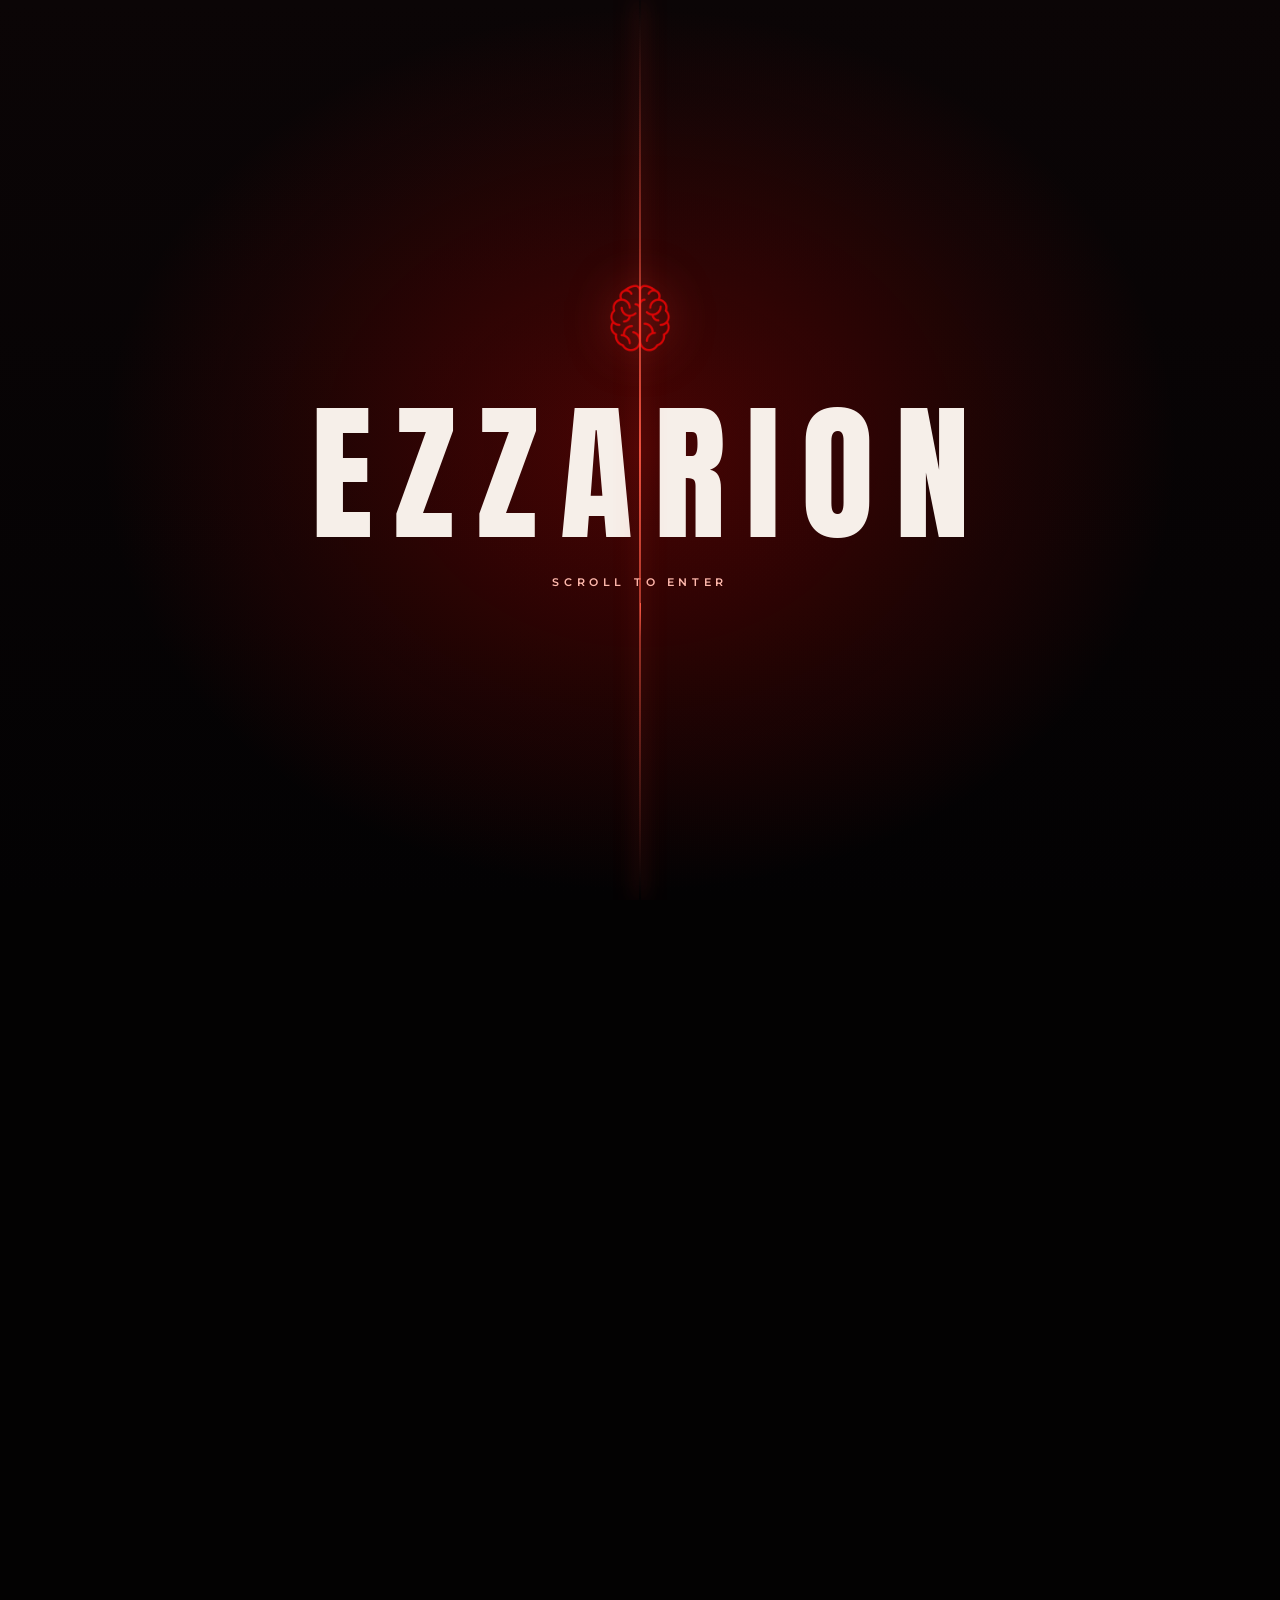
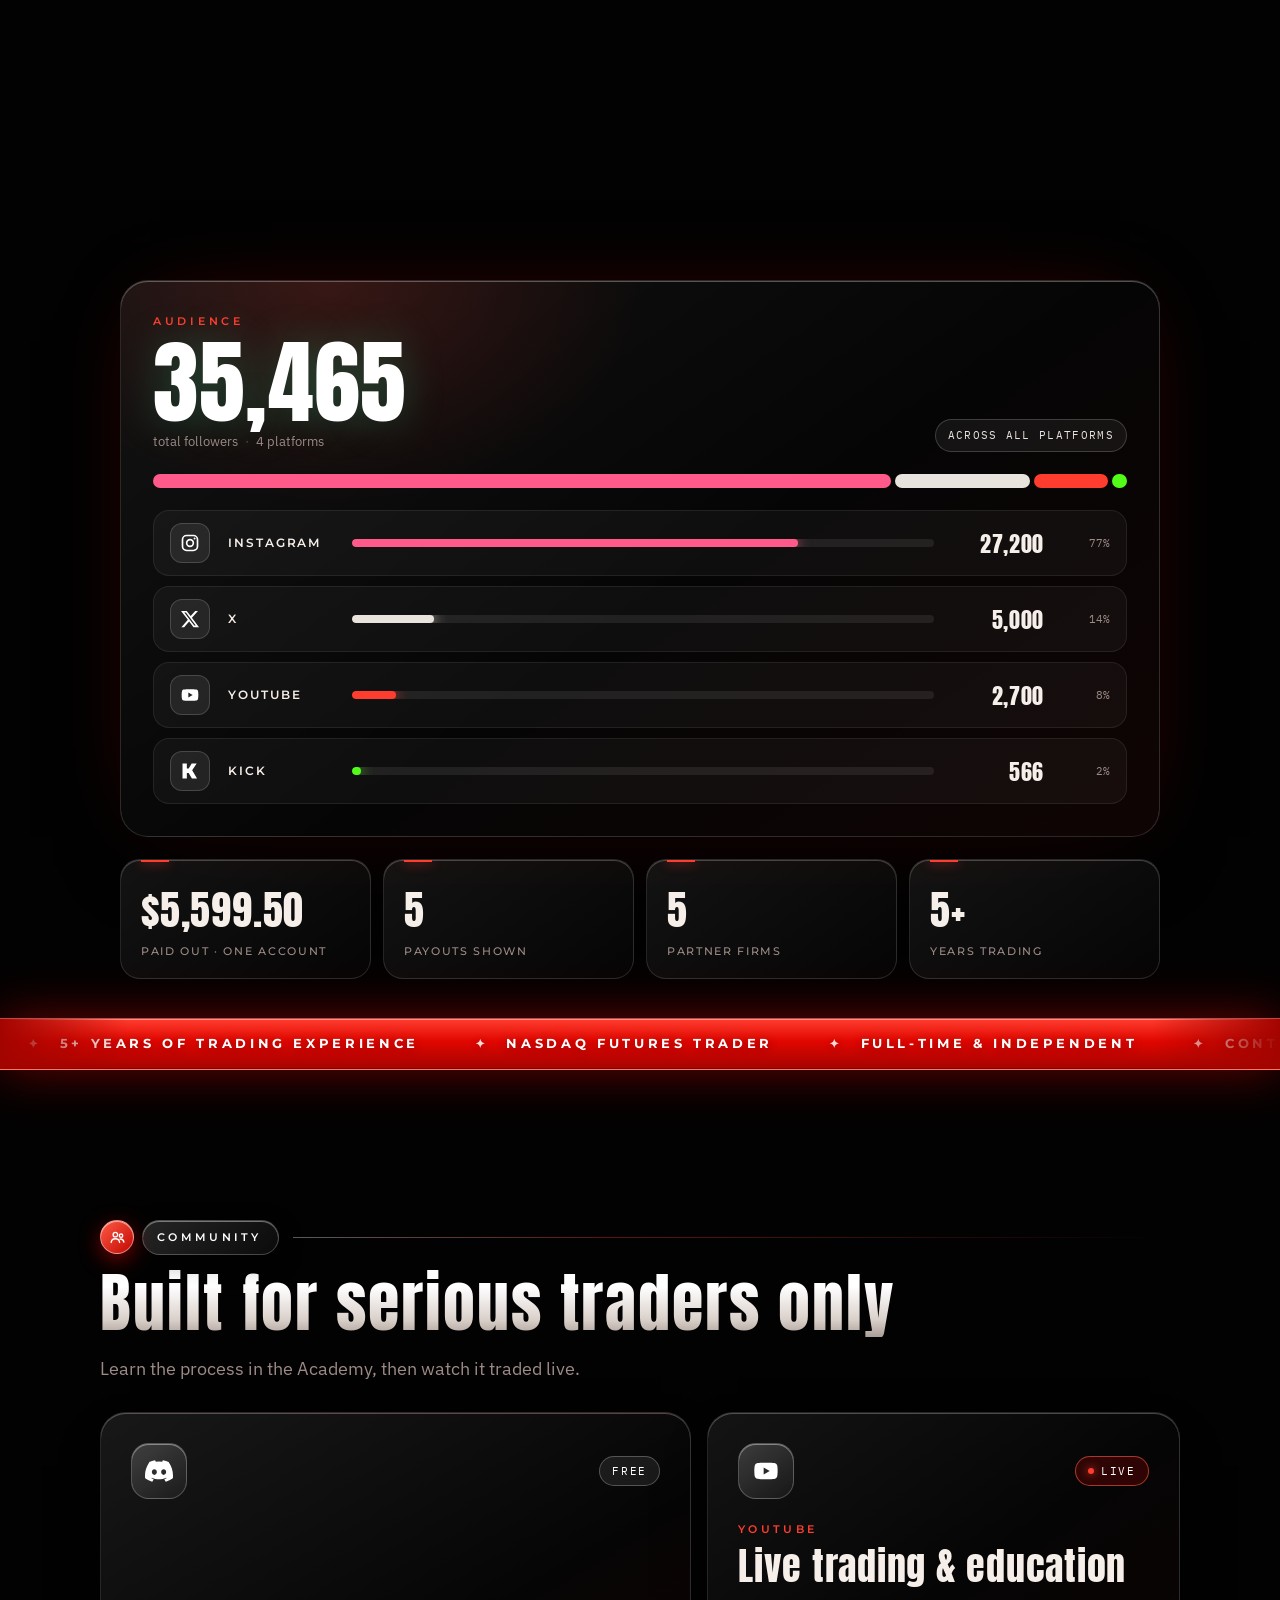
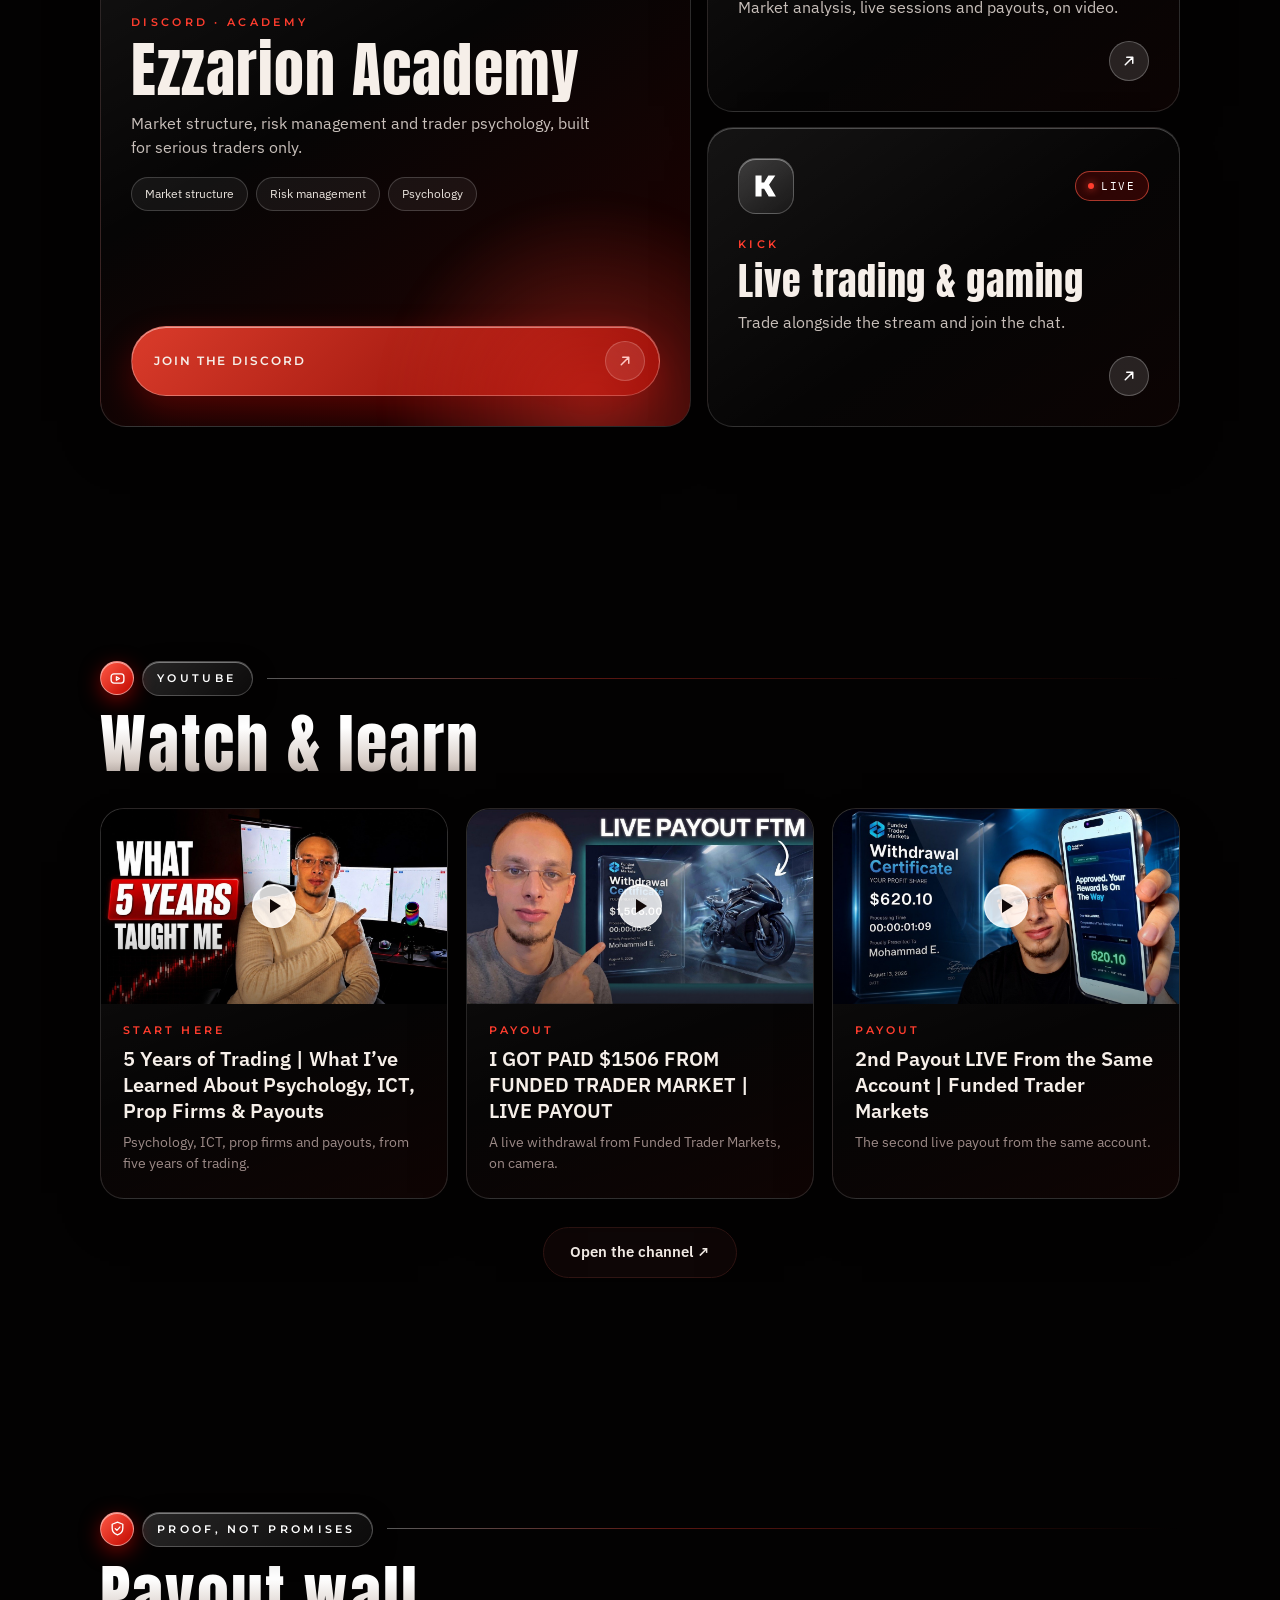
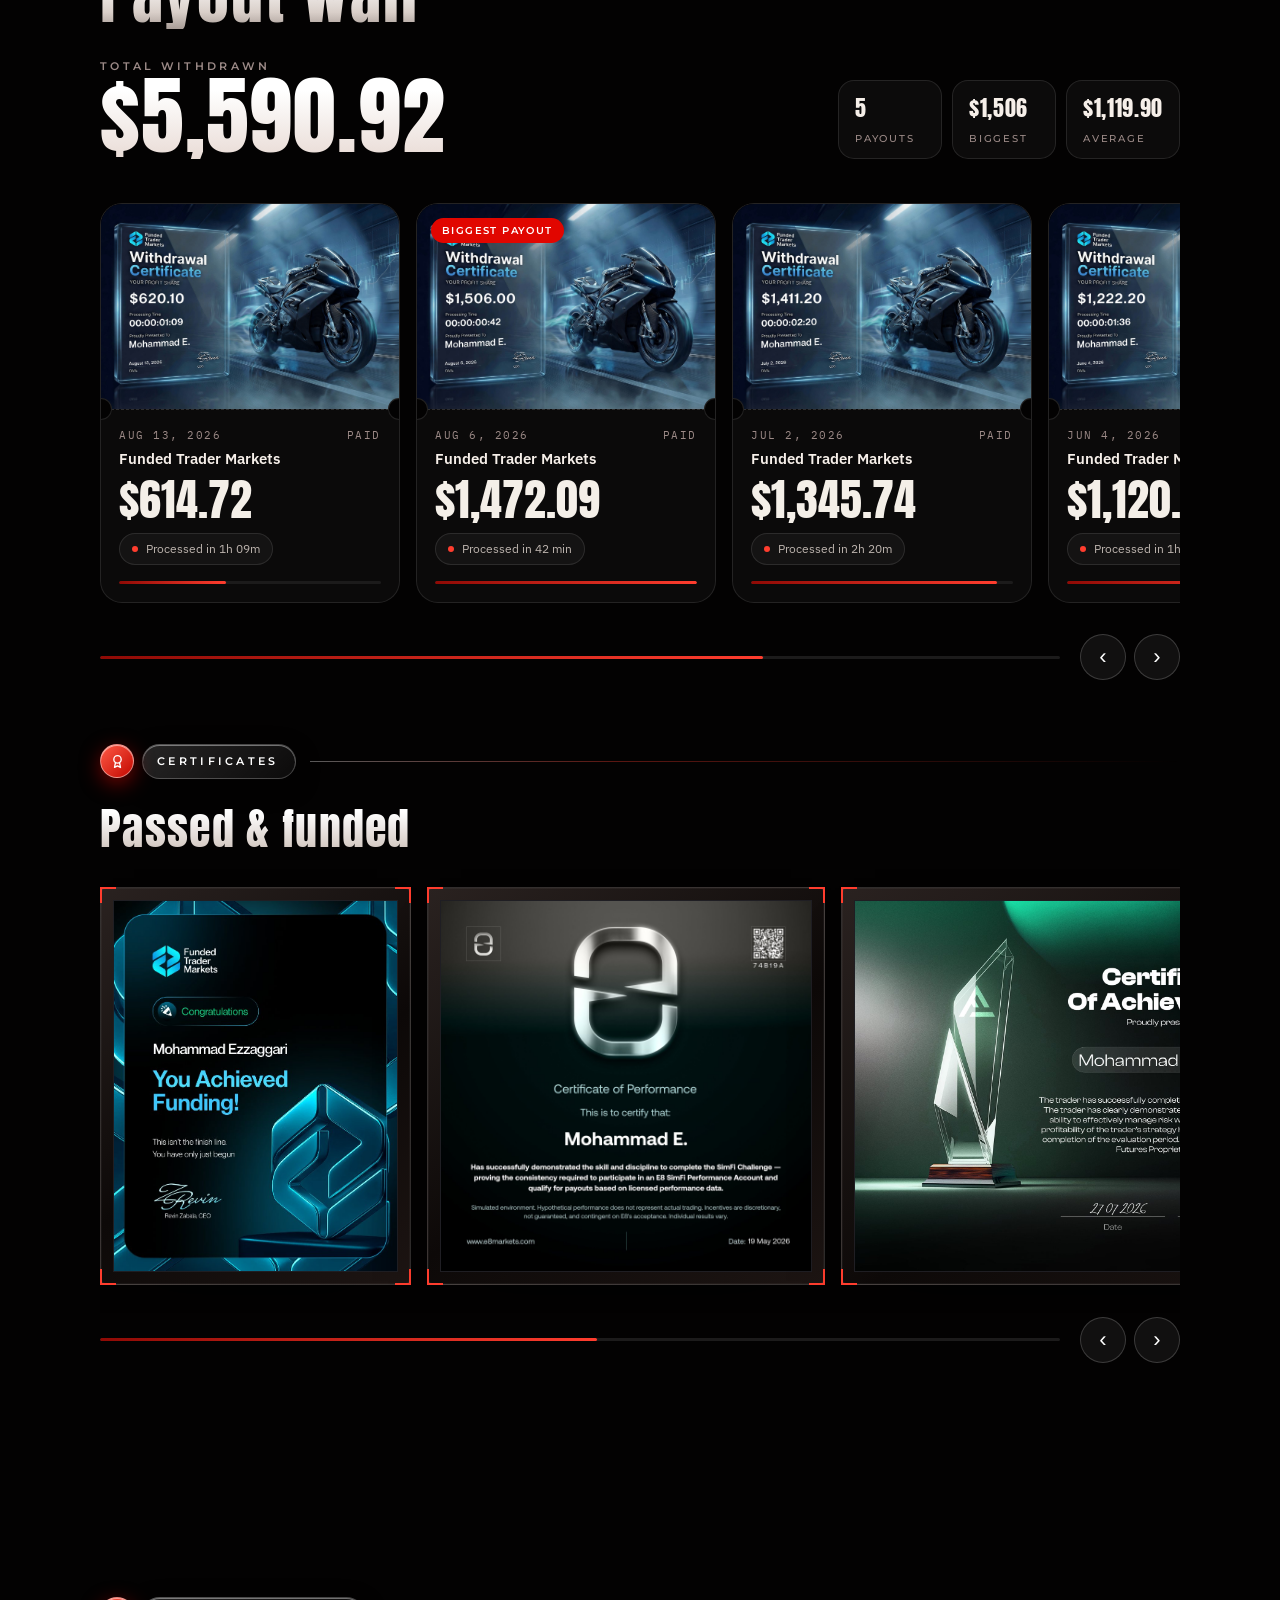
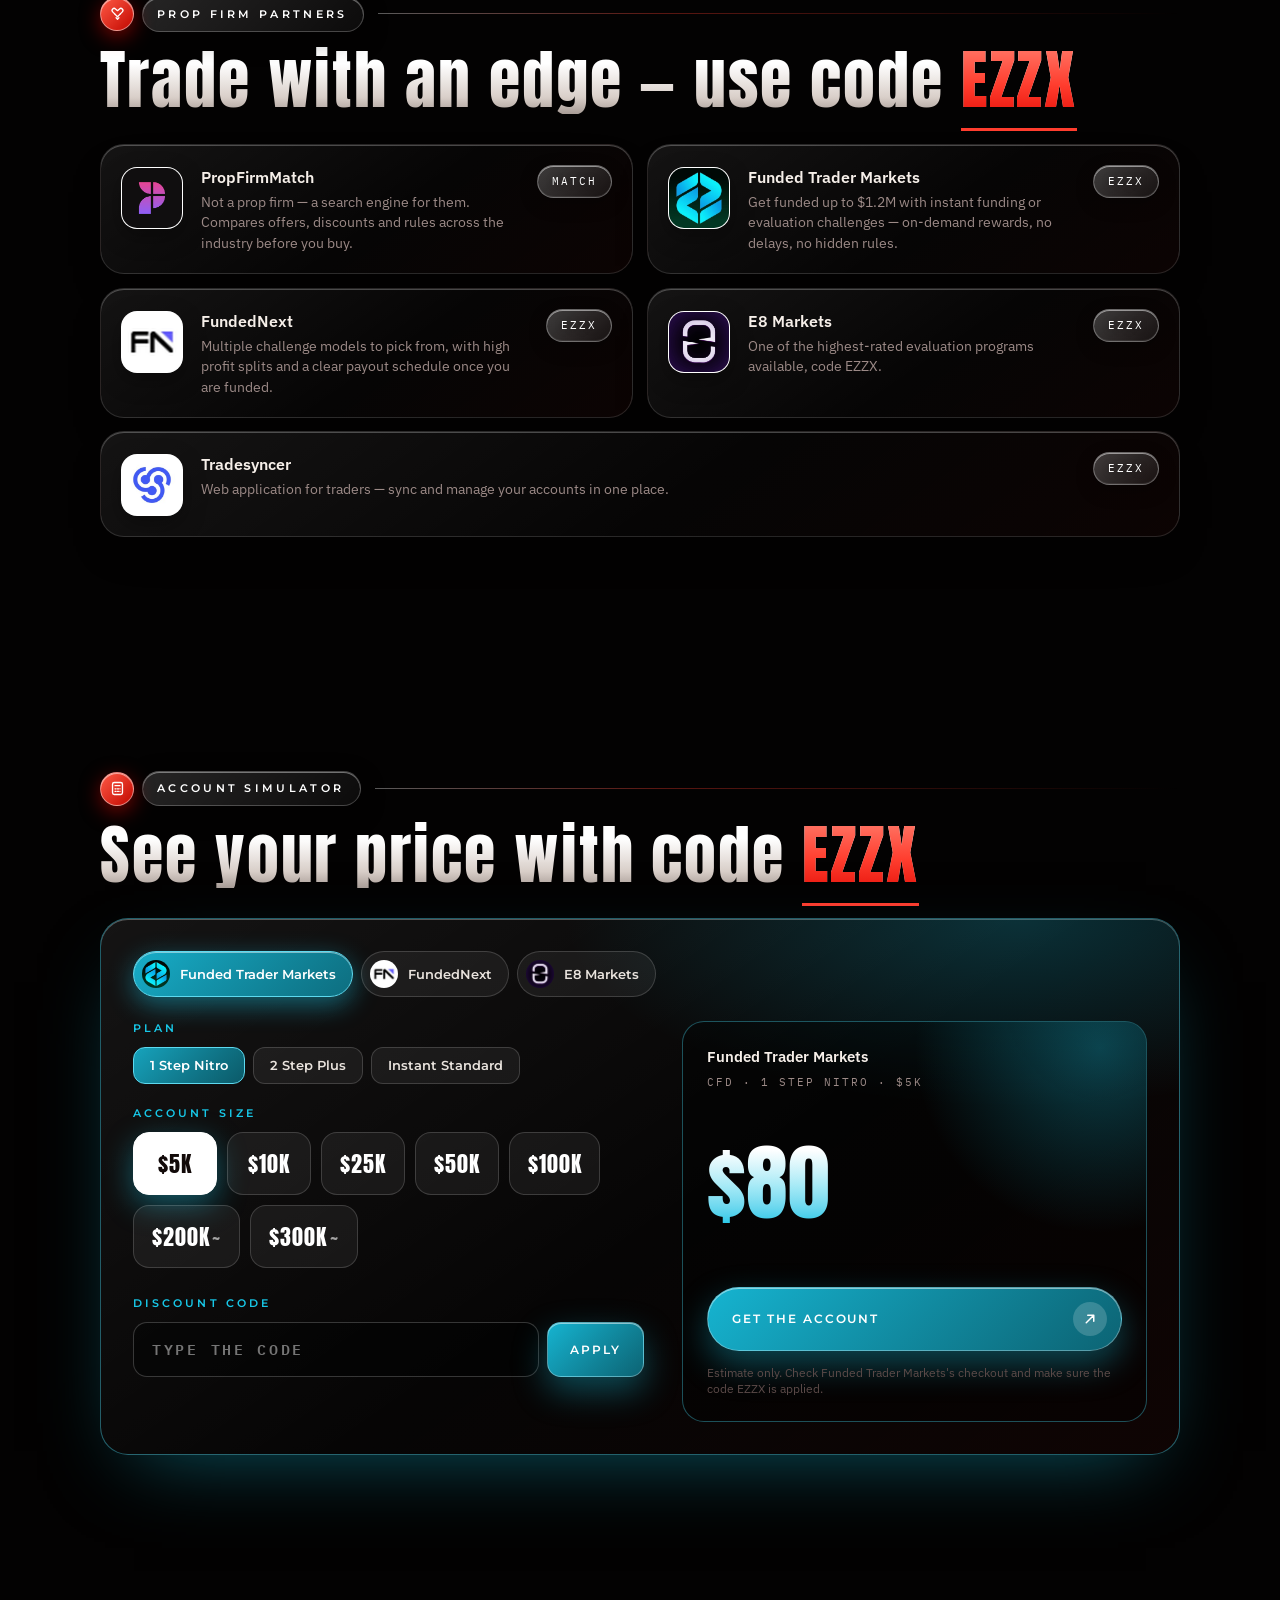
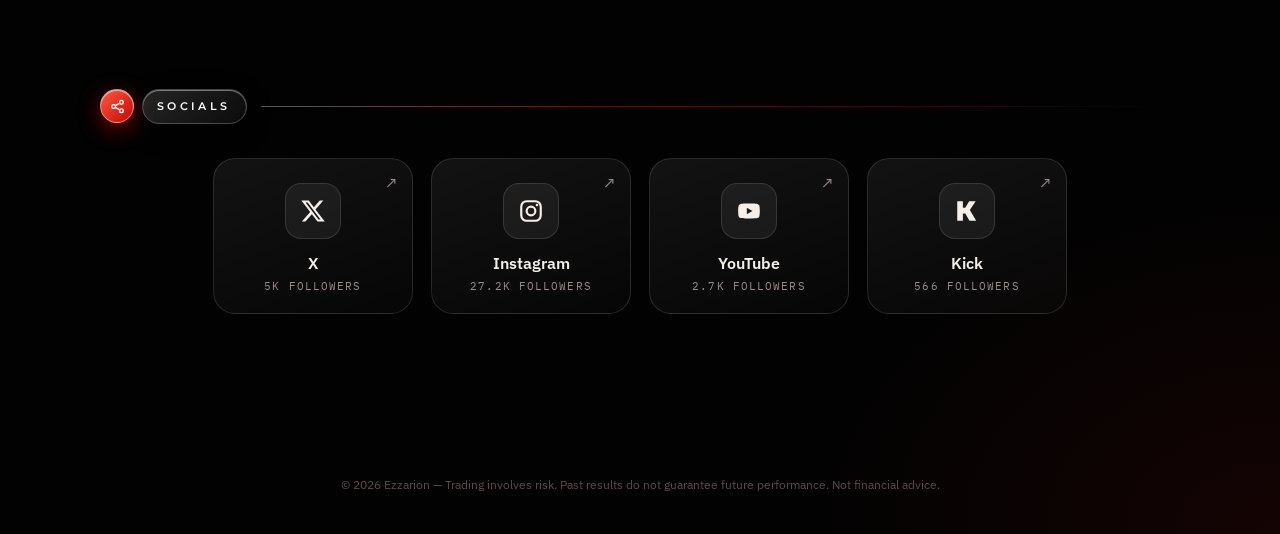
==== commit 6d105066: "Opening gate: left/right panels slide apart on scroll to reveal About Co-Authored-By: Claude Sonnet " ====
--- a/index.html
+++ b/index.html
@@ -48,6 +48,8 @@
 <main id="top">
 
 <!-- ============ DESTINATION 1: Meet Ezzarion ============ -->
+<div class="gate" id="gate">
+<div class="gate-stage">
 <section class="about" id="about">
   <div class="ab-inner">
     <figure class="ab-photo reveal">
@@ -68,6 +70,12 @@
     </div>
   </div>
 </section>
+</div>
+</div>
+<div class="gate-panels" id="gatePanels" aria-hidden="true">
+  <div class="gp gp-l"><div class="gp-in"><img class="gp-logo" src="assets/img/ezzarion-brain-logo.png" alt=""><div class="gp-name">EZZARION</div><div class="gp-hint">Scroll to enter</div></div></div>
+  <div class="gp gp-r"><div class="gp-in"><img class="gp-logo" src="assets/img/ezzarion-brain-logo.png" alt=""><div class="gp-name">EZZARION</div><div class="gp-hint">Scroll to enter</div></div></div>
+</div>
 
 <section class="hero-tail" id="growth">
   <div class="growth reveal">
--- a/css/style.css
+++ b/css/style.css
@@ -831,3 +831,30 @@
 @keyframes pageIn{from{opacity:0}to{opacity:1}}
 body{animation:pageIn .7s ease-out both}
 @media (max-width:700px){.ab-photo{width:min(72vw,300px)}.ab-frame{aspect-ratio:4/5;max-height:none}}
+
+/* ---------- opening gate: two panels slide apart on scroll, About revealed behind ---------- */
+.gate{position:relative;height:200svh}
+.gate-stage{position:sticky;top:0;height:100svh;overflow:hidden}
+.gate-stage .about{height:100%!important;min-height:0!important;padding:clamp(84px,11vh,120px) 0 40px;box-sizing:border-box;will-change:transform,opacity;transform-origin:50% 50%}
+.gate-panels{position:fixed;inset:0;z-index:45;pointer-events:none;--gp:1}
+.gp{position:absolute;top:0;bottom:0;width:50.1%;overflow:hidden;background:#050304;will-change:transform}
+.gp::before{content:"";position:absolute;inset:0;background:radial-gradient(ellipse 120% 70% at var(--cx,100%) 50%,rgba(225,6,0,.3),transparent 70%),linear-gradient(180deg,#0b0506,#030203)}
+.gp-l{left:0;--cx:100%}.gp-r{right:0;--cx:0%}
+.gp-l::after,.gp-r::after{content:"";position:absolute;top:0;bottom:0;width:2px;background:linear-gradient(180deg,transparent,rgba(255,90,70,.9),transparent);box-shadow:0 0 22px rgba(255,61,46,.7)}
+.gp-l::after{right:0}.gp-r::after{left:0}
+.gp-in{position:absolute;top:0;bottom:0;width:100vw;display:flex;flex-direction:column;align-items:center;justify-content:center;gap:clamp(14px,3vh,26px);opacity:var(--gp)}
+.gp-l .gp-in{left:0}.gp-r .gp-in{right:0}
+.gp-logo{width:clamp(70px,12vw,110px);filter:drop-shadow(0 0 22px rgba(255,61,46,.7))}
+.gp-name{font:400 clamp(48px,12vw,150px)/1 Anton,sans-serif;letter-spacing:.14em;padding-left:.14em;color:#f6efe9;white-space:nowrap}
+.gp-hint{font:600 11px Montserrat,sans-serif;letter-spacing:.42em;text-transform:uppercase;color:#ffb9ad;animation:gpHint 2s ease-in-out infinite}
+.gp-hint::after{content:"";display:block;width:1px;height:34px;margin:14px auto 0;background:linear-gradient(180deg,#ff5a46,transparent)}
+@keyframes gpHint{0%,100%{opacity:.5;transform:translateY(0)}50%{opacity:1;transform:translateY(6px)}}
+.gp-in .gp-logo,.gp-in .gp-name,.gp-in .gp-hint{opacity:0;animation:gpIn 1s var(--ease) .15s forwards}
+.gp-in .gp-name{animation-delay:.3s}.gp-in .gp-hint{animation:gpIn 1s var(--ease) .6s forwards,gpHint 2s ease-in-out 1.6s infinite}
+@keyframes gpIn{from{opacity:0;transform:translateY(18px)}to{opacity:1;transform:none}}
+body:not(.gate-open) .pillnav{opacity:0;pointer-events:none}
+@media (max-width:900px),(max-height:700px){
+  .gate{height:auto}.gate-stage{position:relative;height:auto;overflow:visible}
+  .gate-stage .about{height:auto!important;min-height:100svh!important}
+}
+@media (prefers-reduced-motion:reduce){.gate{height:auto}.gate-stage{position:relative;height:auto}.gate-stage .about{height:auto!important;min-height:100svh!important}}
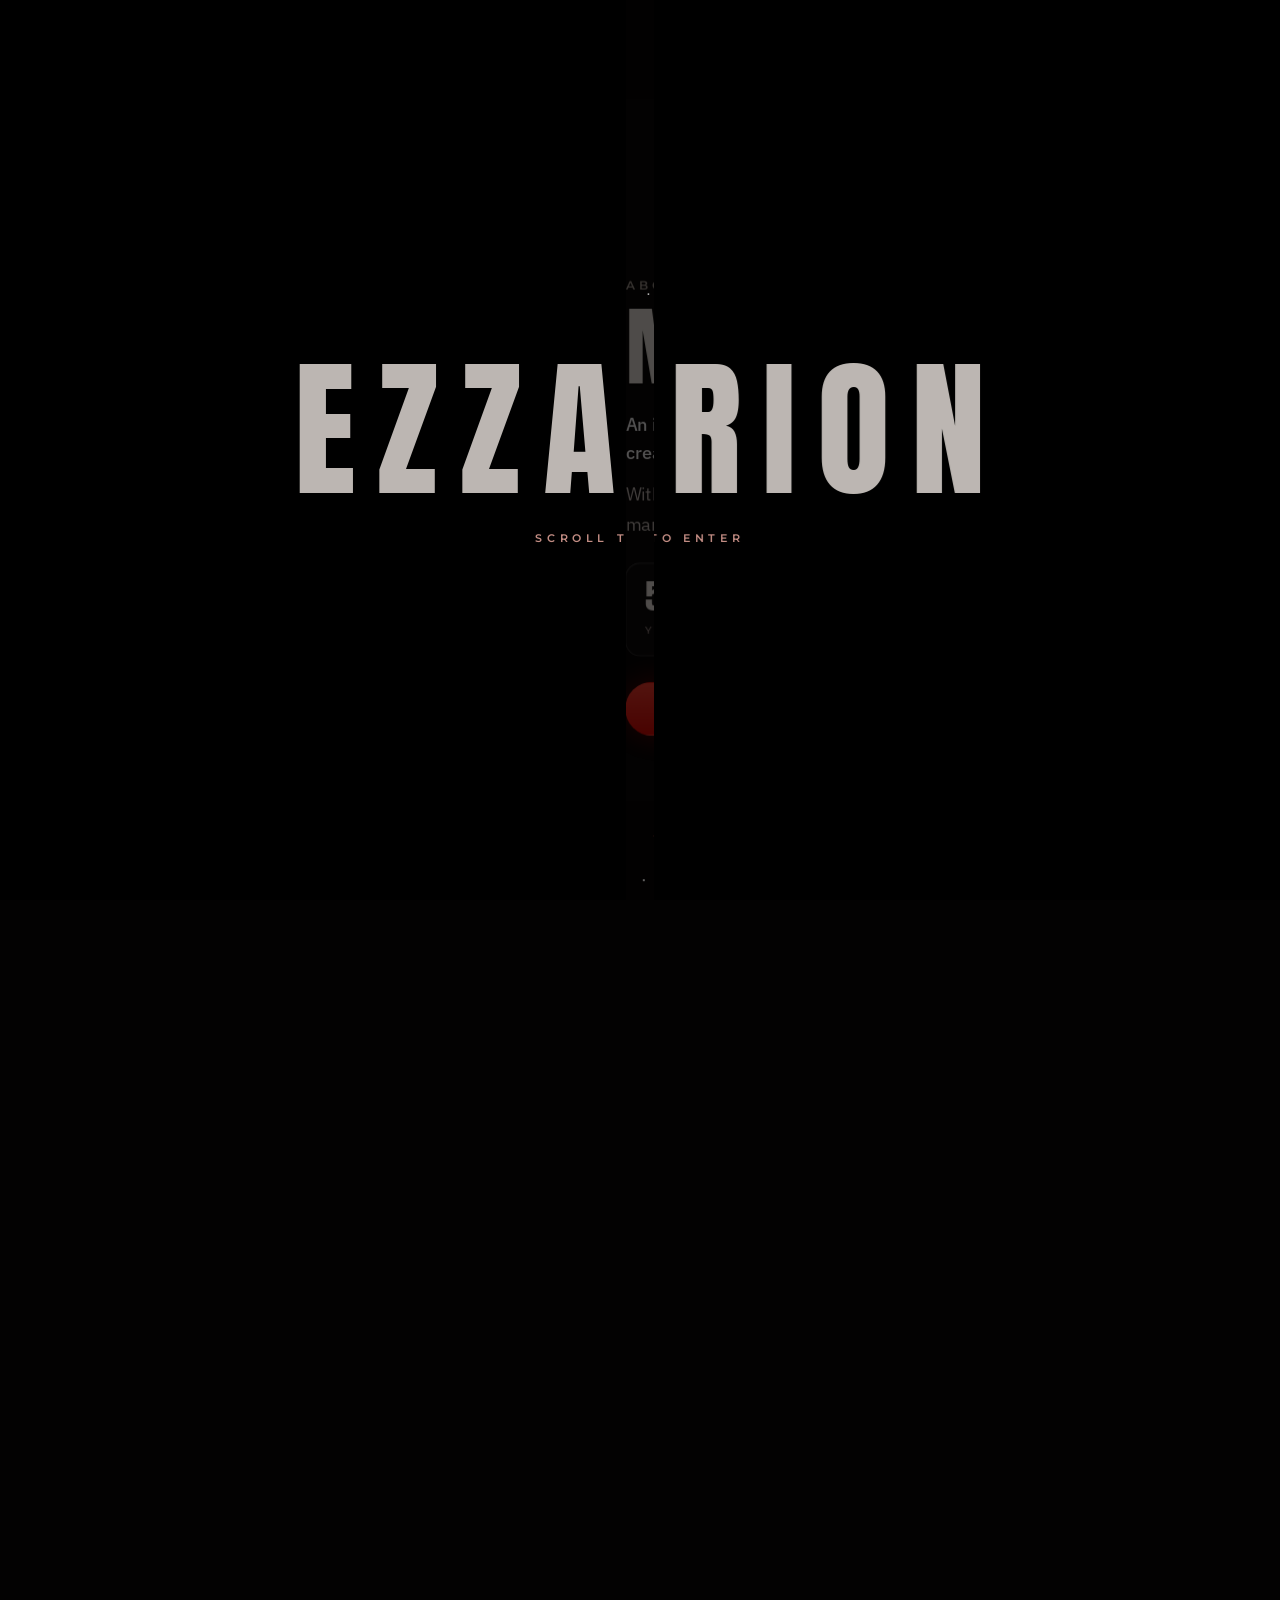
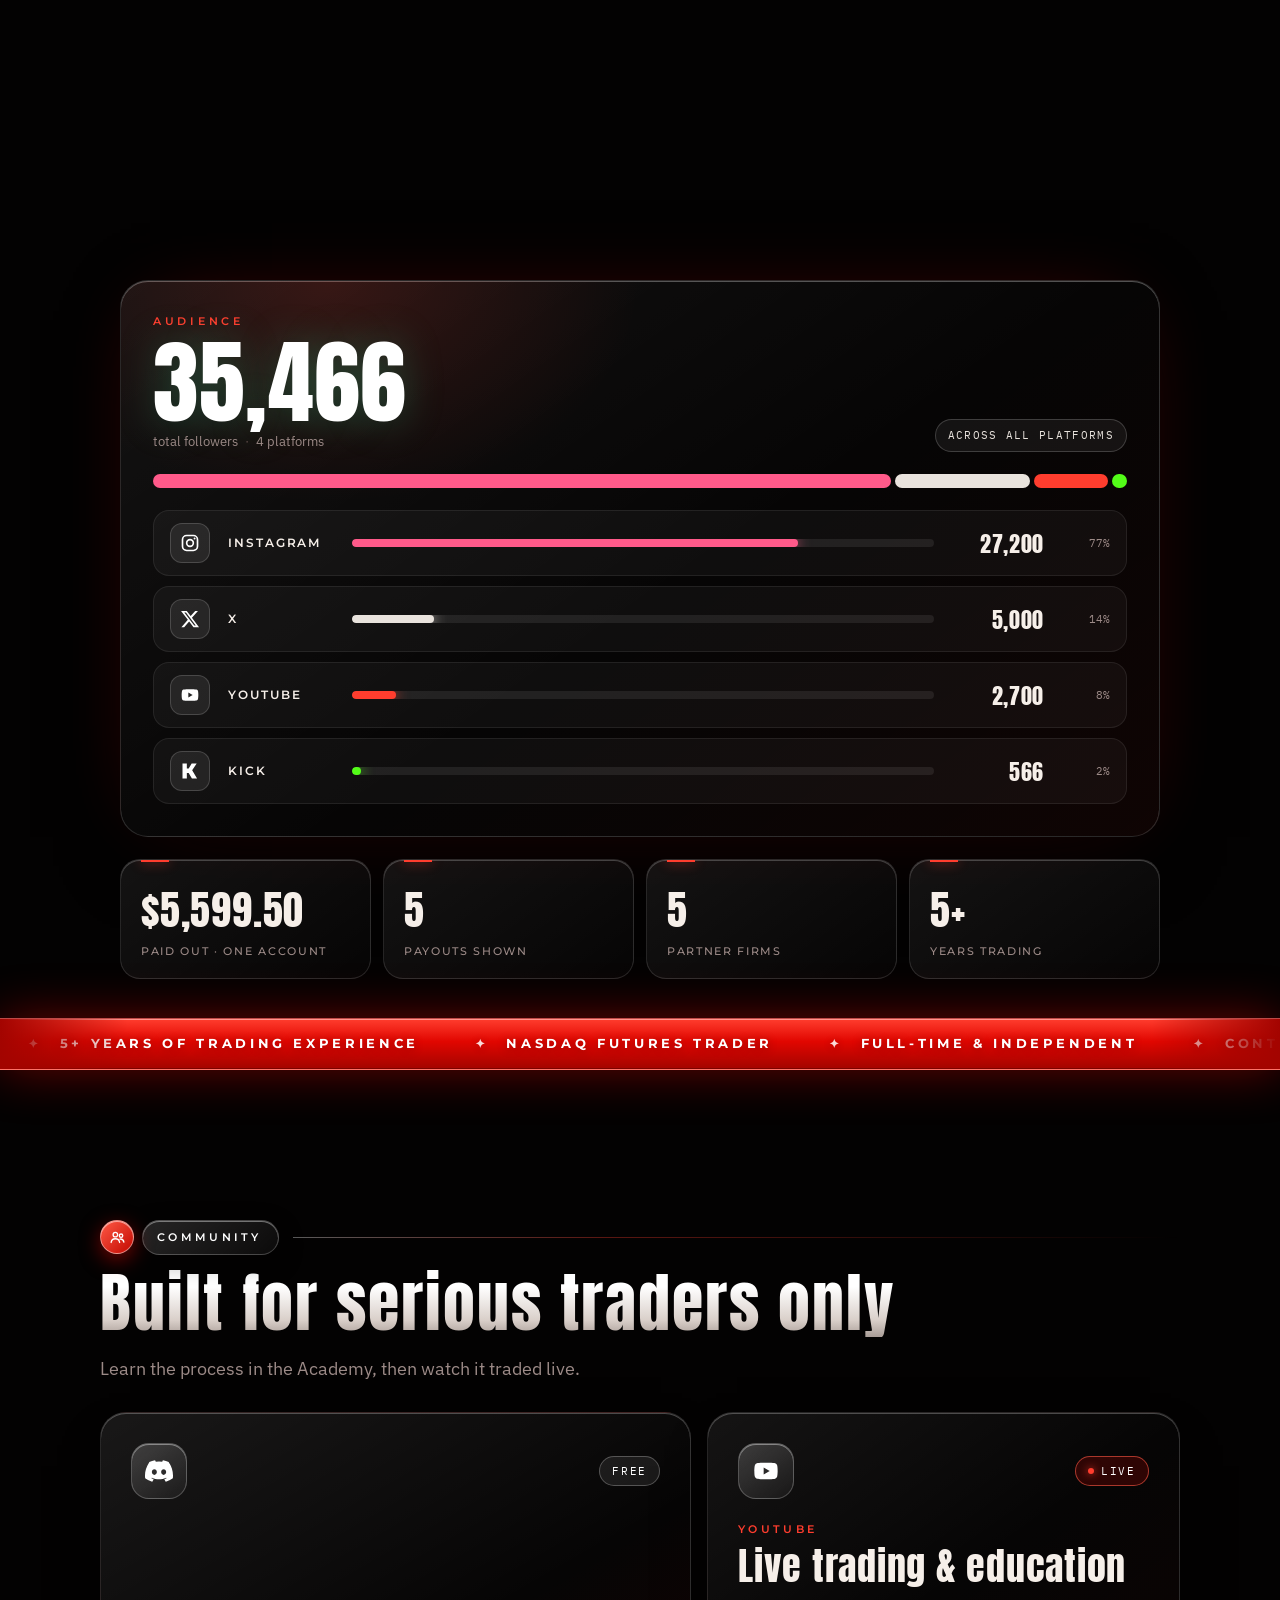
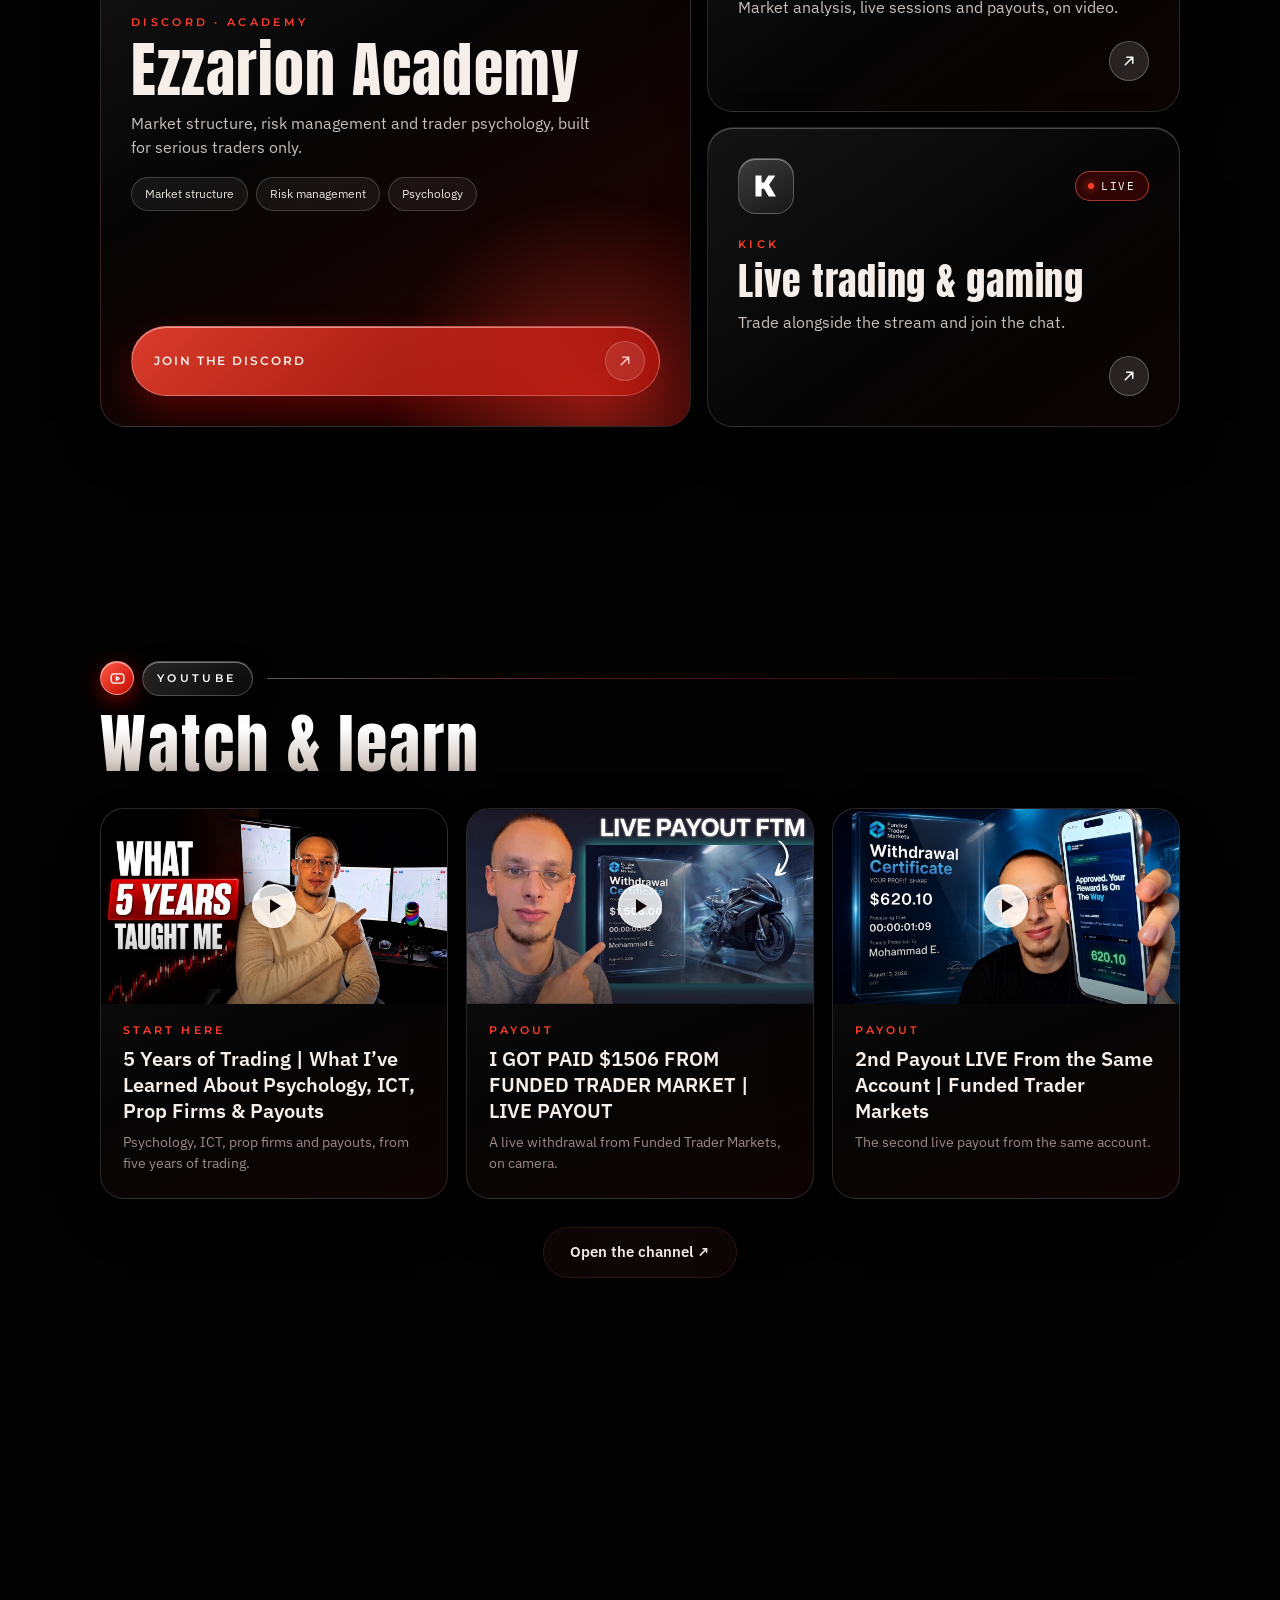
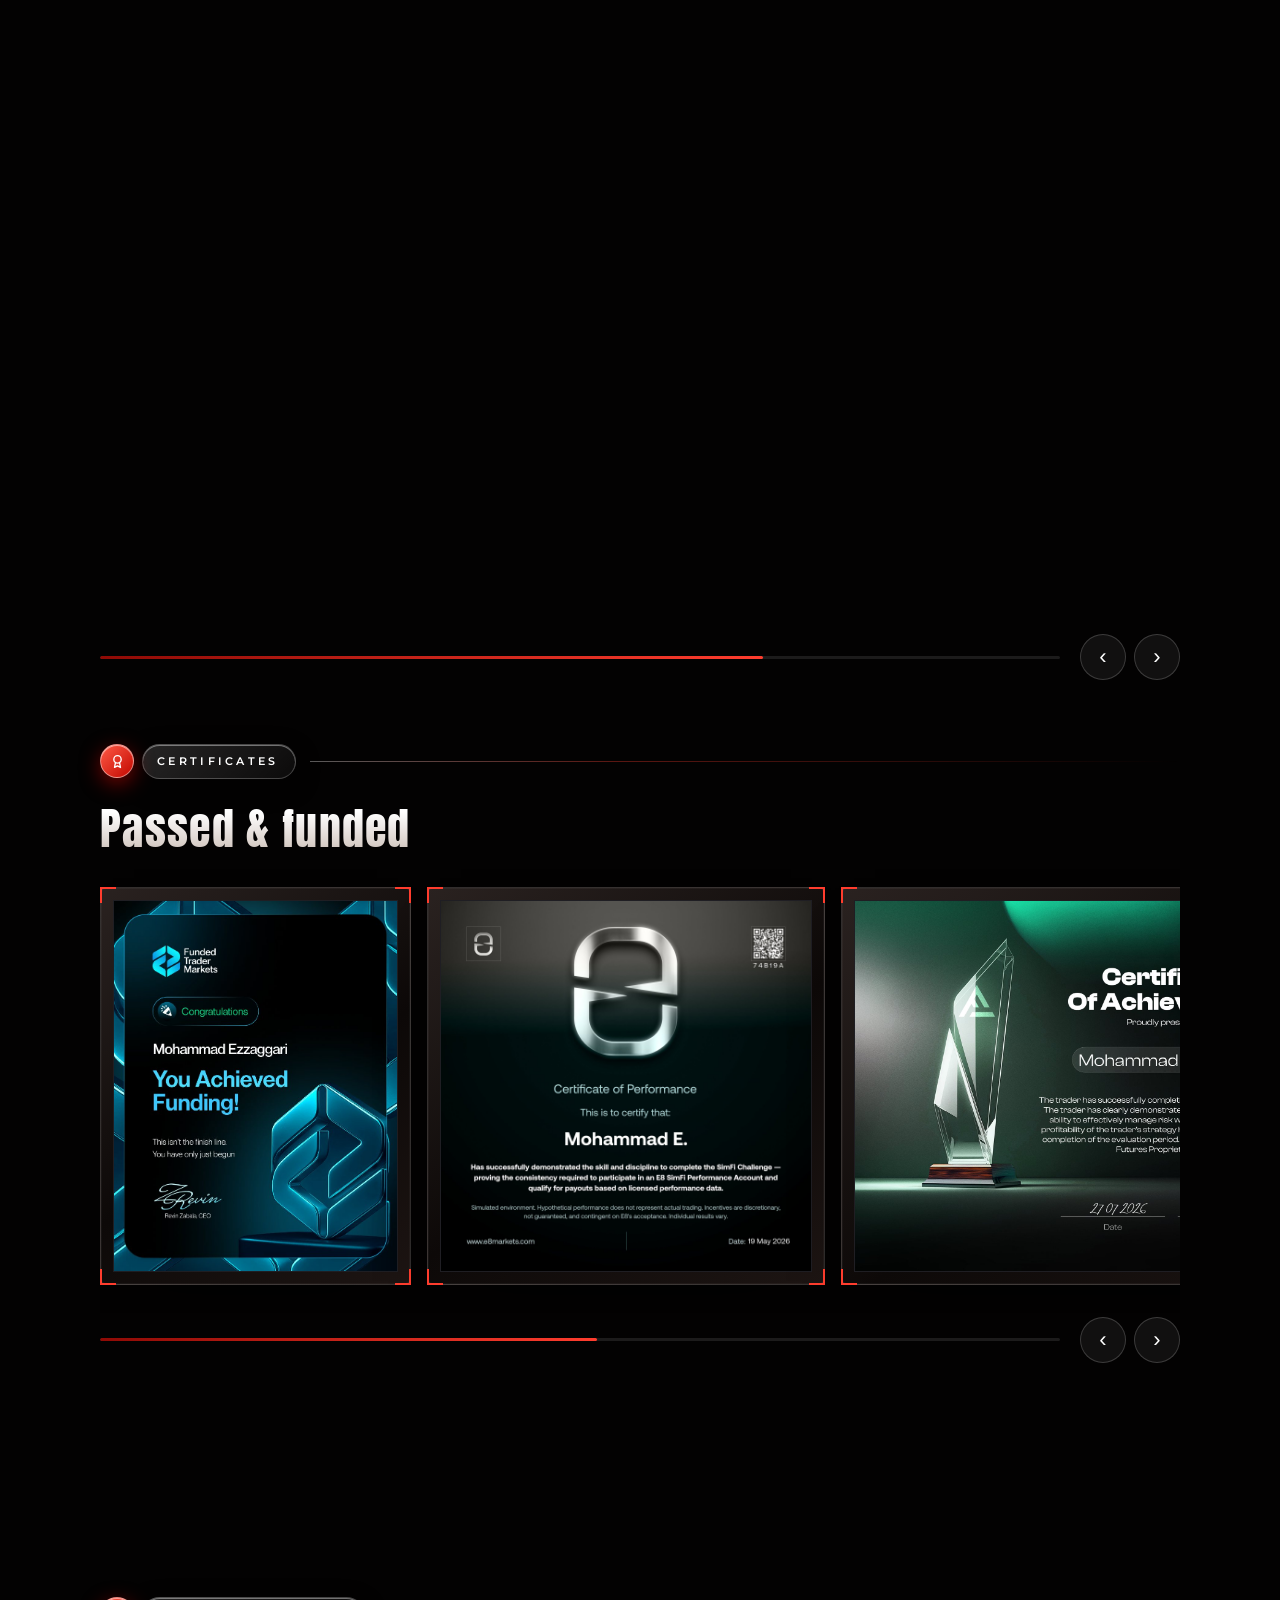
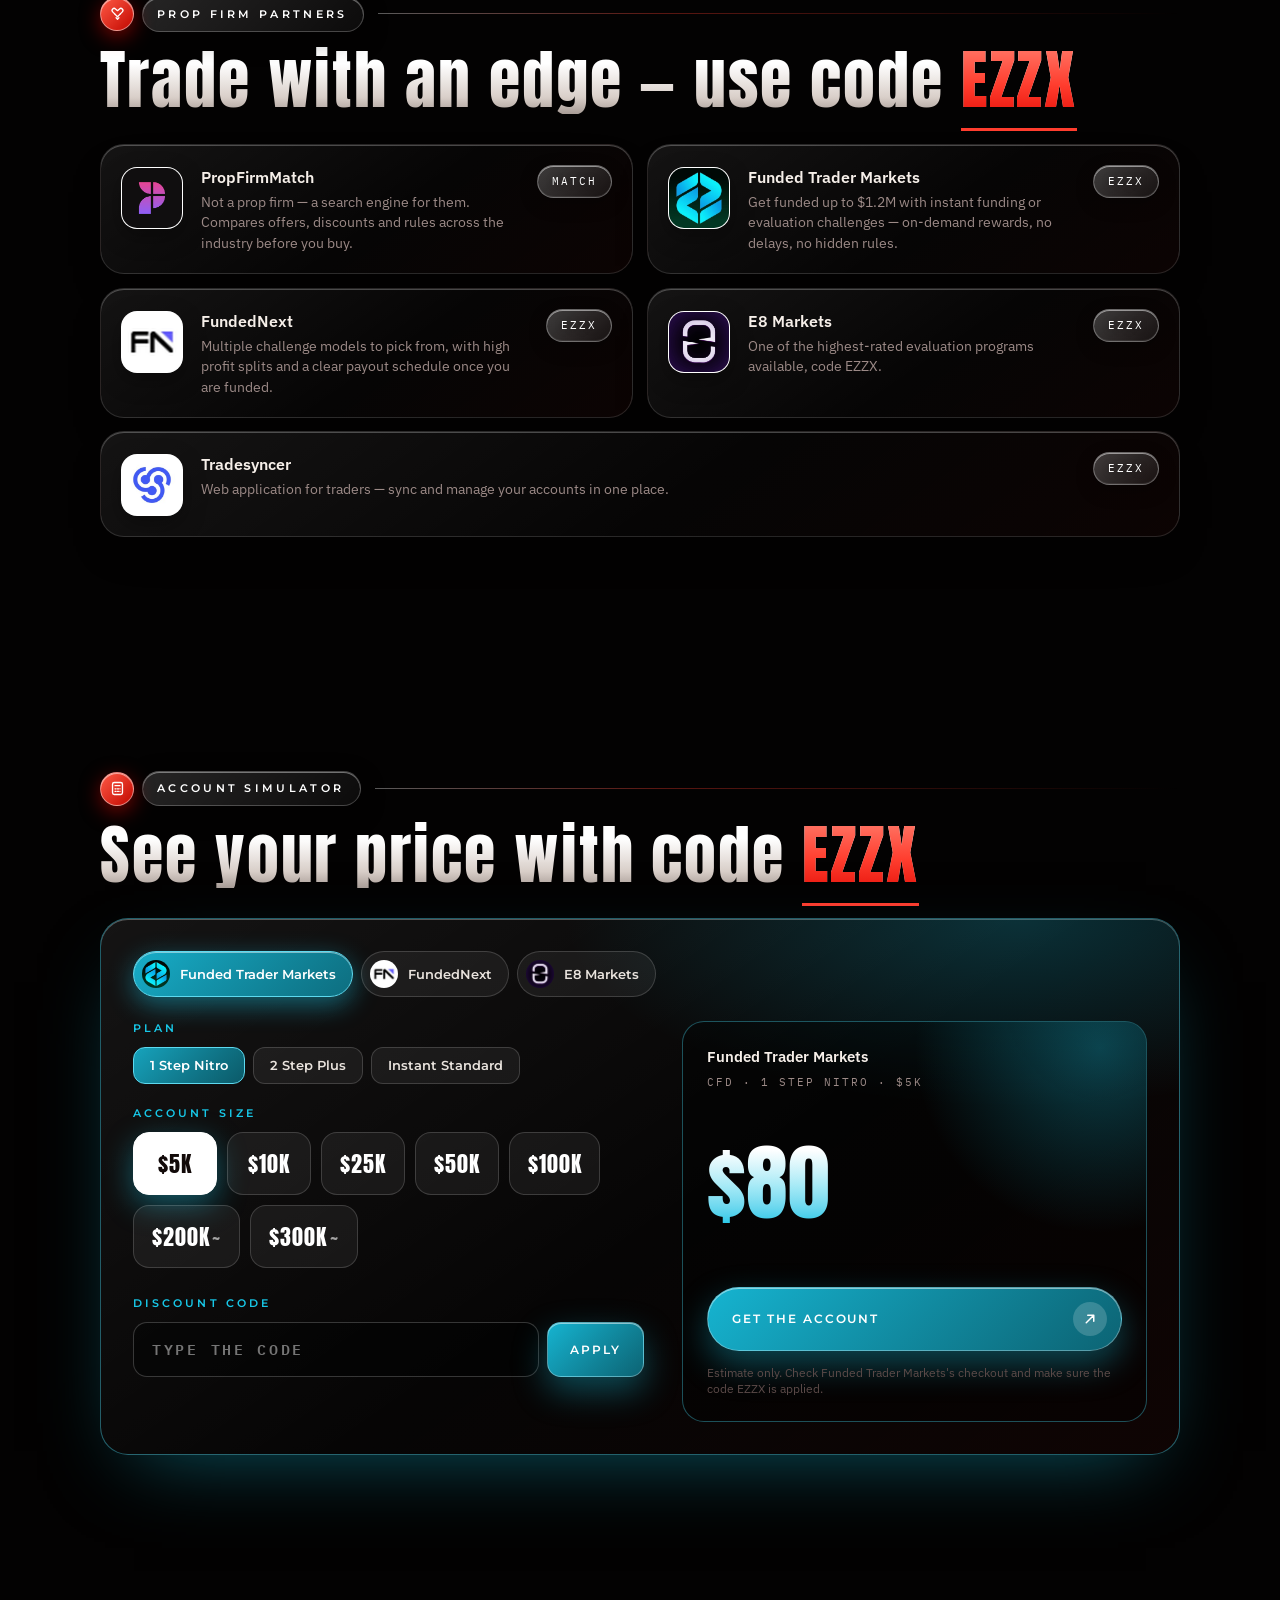
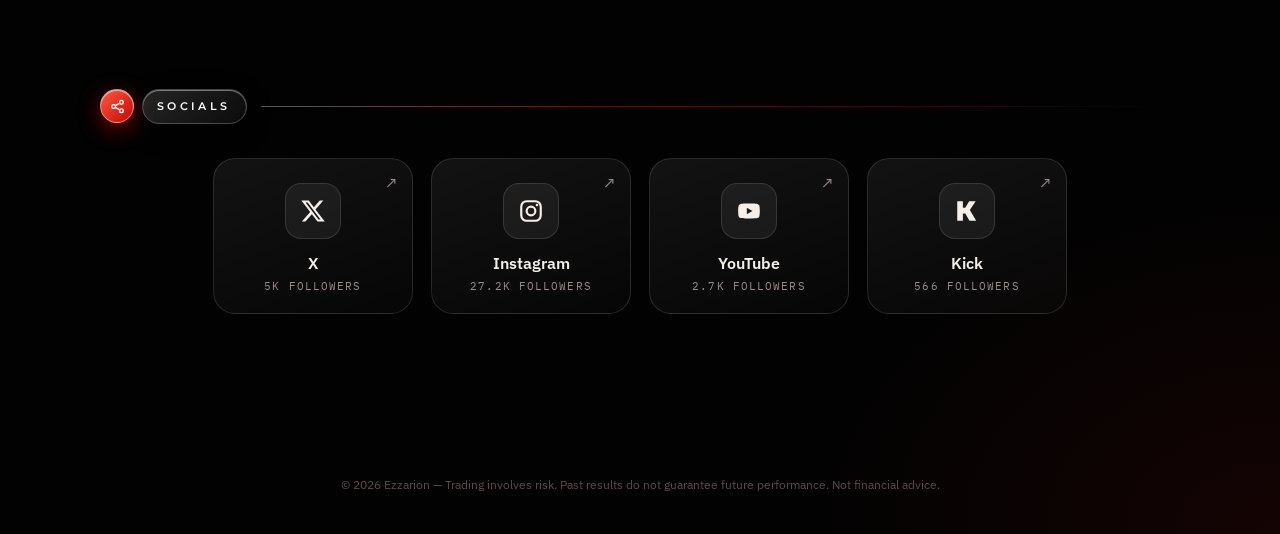
==== commit e05b89af: "Opening gate: pure black panels, no logo or lines, eased scroll glide Co-Authored-By: Claude Sonnet " ====
--- a/index.html
+++ b/index.html
@@ -73,8 +73,8 @@
 </div>
 </div>
 <div class="gate-panels" id="gatePanels" aria-hidden="true">
-  <div class="gp gp-l"><div class="gp-in"><img class="gp-logo" src="assets/img/ezzarion-brain-logo.png" alt=""><div class="gp-name">EZZARION</div><div class="gp-hint">Scroll to enter</div></div></div>
-  <div class="gp gp-r"><div class="gp-in"><img class="gp-logo" src="assets/img/ezzarion-brain-logo.png" alt=""><div class="gp-name">EZZARION</div><div class="gp-hint">Scroll to enter</div></div></div>
+  <div class="gp gp-l"><div class="gp-in"><div class="gp-name">EZZARION</div><div class="gp-hint">Scroll to enter</div></div></div>
+  <div class="gp gp-r"><div class="gp-in"><div class="gp-name">EZZARION</div><div class="gp-hint">Scroll to enter</div></div></div>
 </div>
 
 <section class="hero-tail" id="growth">
--- a/css/style.css
+++ b/css/style.css
@@ -837,17 +837,12 @@
 .gate-stage{position:sticky;top:0;height:100svh;overflow:hidden}
 .gate-stage .about{height:100%!important;min-height:0!important;padding:clamp(84px,11vh,120px) 0 40px;box-sizing:border-box;will-change:transform,opacity;transform-origin:50% 50%}
 .gate-panels{position:fixed;inset:0;z-index:45;pointer-events:none;--gp:1}
-.gp{position:absolute;top:0;bottom:0;width:50.1%;overflow:hidden;background:#050304;will-change:transform}
-.gp::before{content:"";position:absolute;inset:0;background:radial-gradient(ellipse 120% 70% at var(--cx,100%) 50%,rgba(225,6,0,.3),transparent 70%),linear-gradient(180deg,#0b0506,#030203)}
+.gp{position:absolute;top:0;bottom:0;width:50.2%;overflow:hidden;background:#000;will-change:transform}
 .gp-l{left:0;--cx:100%}.gp-r{right:0;--cx:0%}
-.gp-l::after,.gp-r::after{content:"";position:absolute;top:0;bottom:0;width:2px;background:linear-gradient(180deg,transparent,rgba(255,90,70,.9),transparent);box-shadow:0 0 22px rgba(255,61,46,.7)}
-.gp-l::after{right:0}.gp-r::after{left:0}
 .gp-in{position:absolute;top:0;bottom:0;width:100vw;display:flex;flex-direction:column;align-items:center;justify-content:center;gap:clamp(14px,3vh,26px);opacity:var(--gp)}
 .gp-l .gp-in{left:0}.gp-r .gp-in{right:0}
-.gp-logo{width:clamp(70px,12vw,110px);filter:drop-shadow(0 0 22px rgba(255,61,46,.7))}
 .gp-name{font:400 clamp(48px,12vw,150px)/1 Anton,sans-serif;letter-spacing:.14em;padding-left:.14em;color:#f6efe9;white-space:nowrap}
 .gp-hint{font:600 11px Montserrat,sans-serif;letter-spacing:.42em;text-transform:uppercase;color:#ffb9ad;animation:gpHint 2s ease-in-out infinite}
-.gp-hint::after{content:"";display:block;width:1px;height:34px;margin:14px auto 0;background:linear-gradient(180deg,#ff5a46,transparent)}
 @keyframes gpHint{0%,100%{opacity:.5;transform:translateY(0)}50%{opacity:1;transform:translateY(6px)}}
 .gp-in .gp-logo,.gp-in .gp-name,.gp-in .gp-hint{opacity:0;animation:gpIn 1s var(--ease) .15s forwards}
 .gp-in .gp-name{animation-delay:.3s}.gp-in .gp-hint{animation:gpIn 1s var(--ease) .6s forwards,gpHint 2s ease-in-out 1.6s infinite}
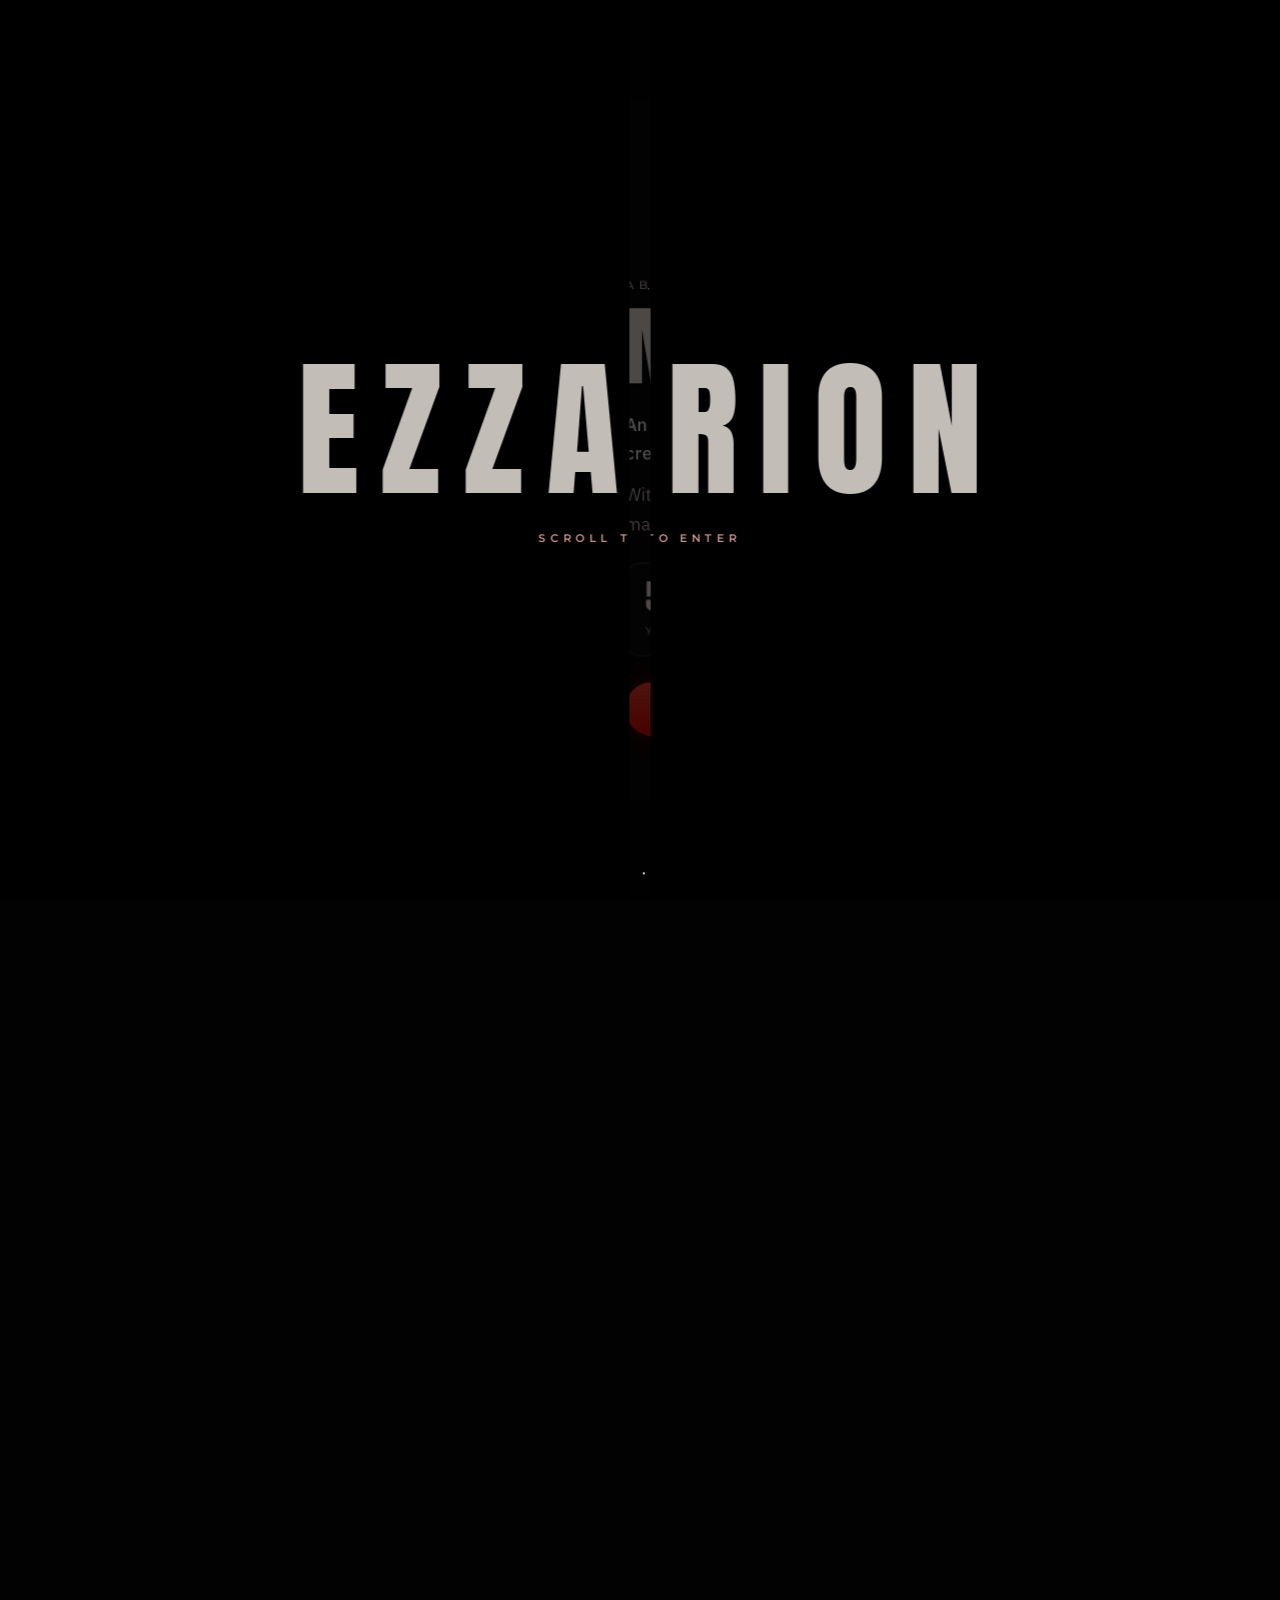
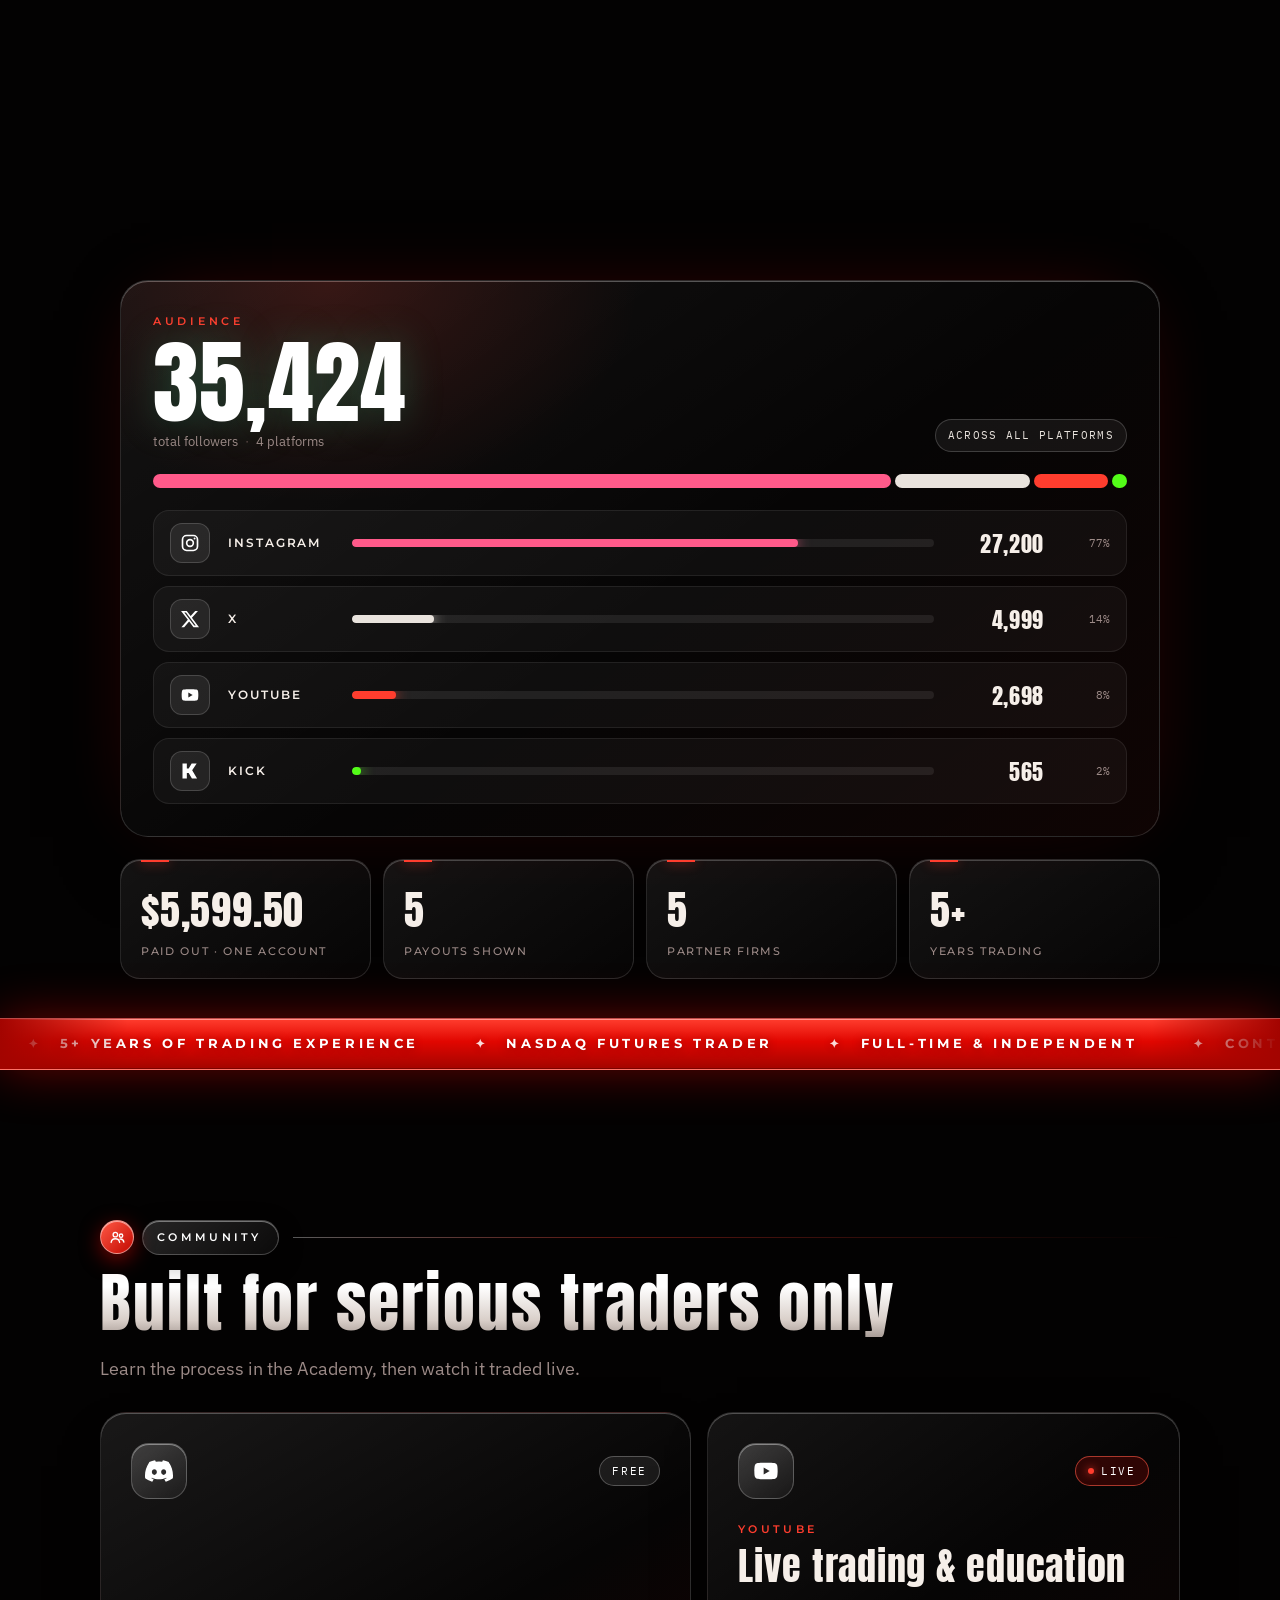
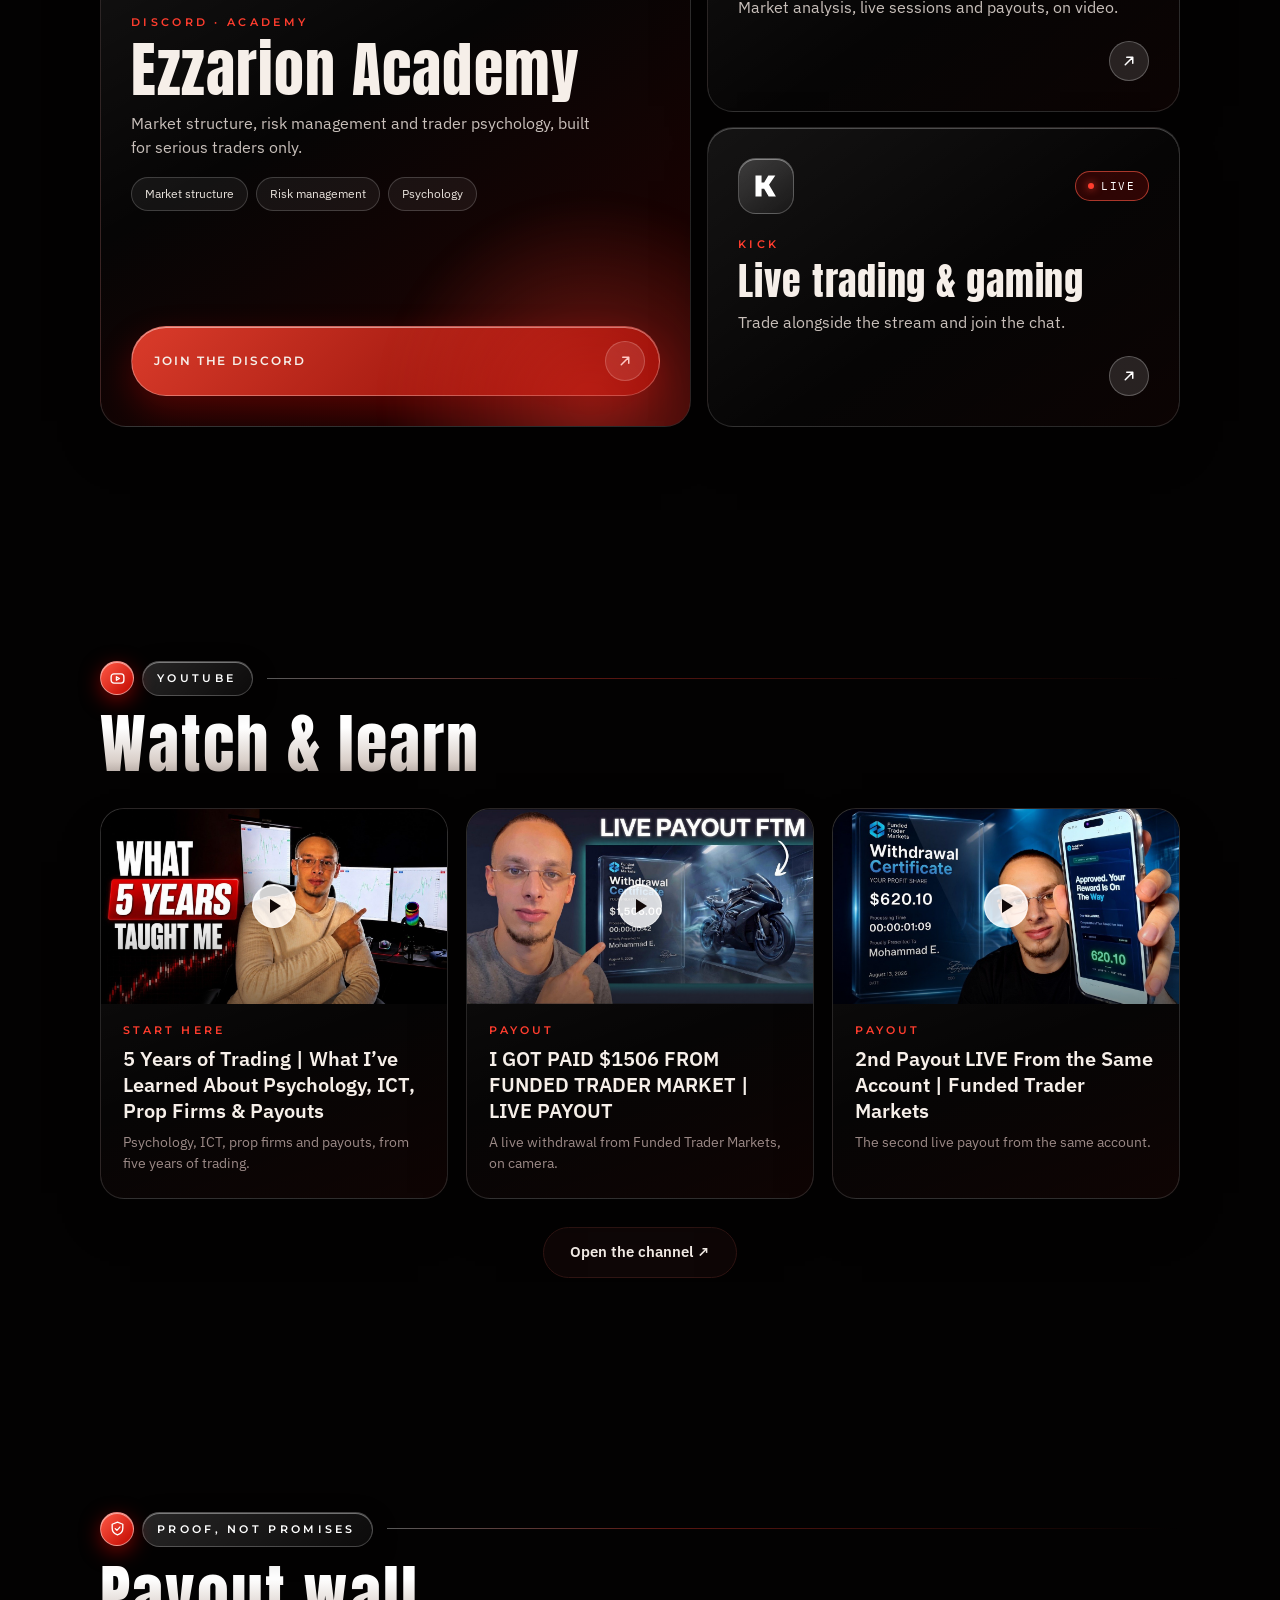
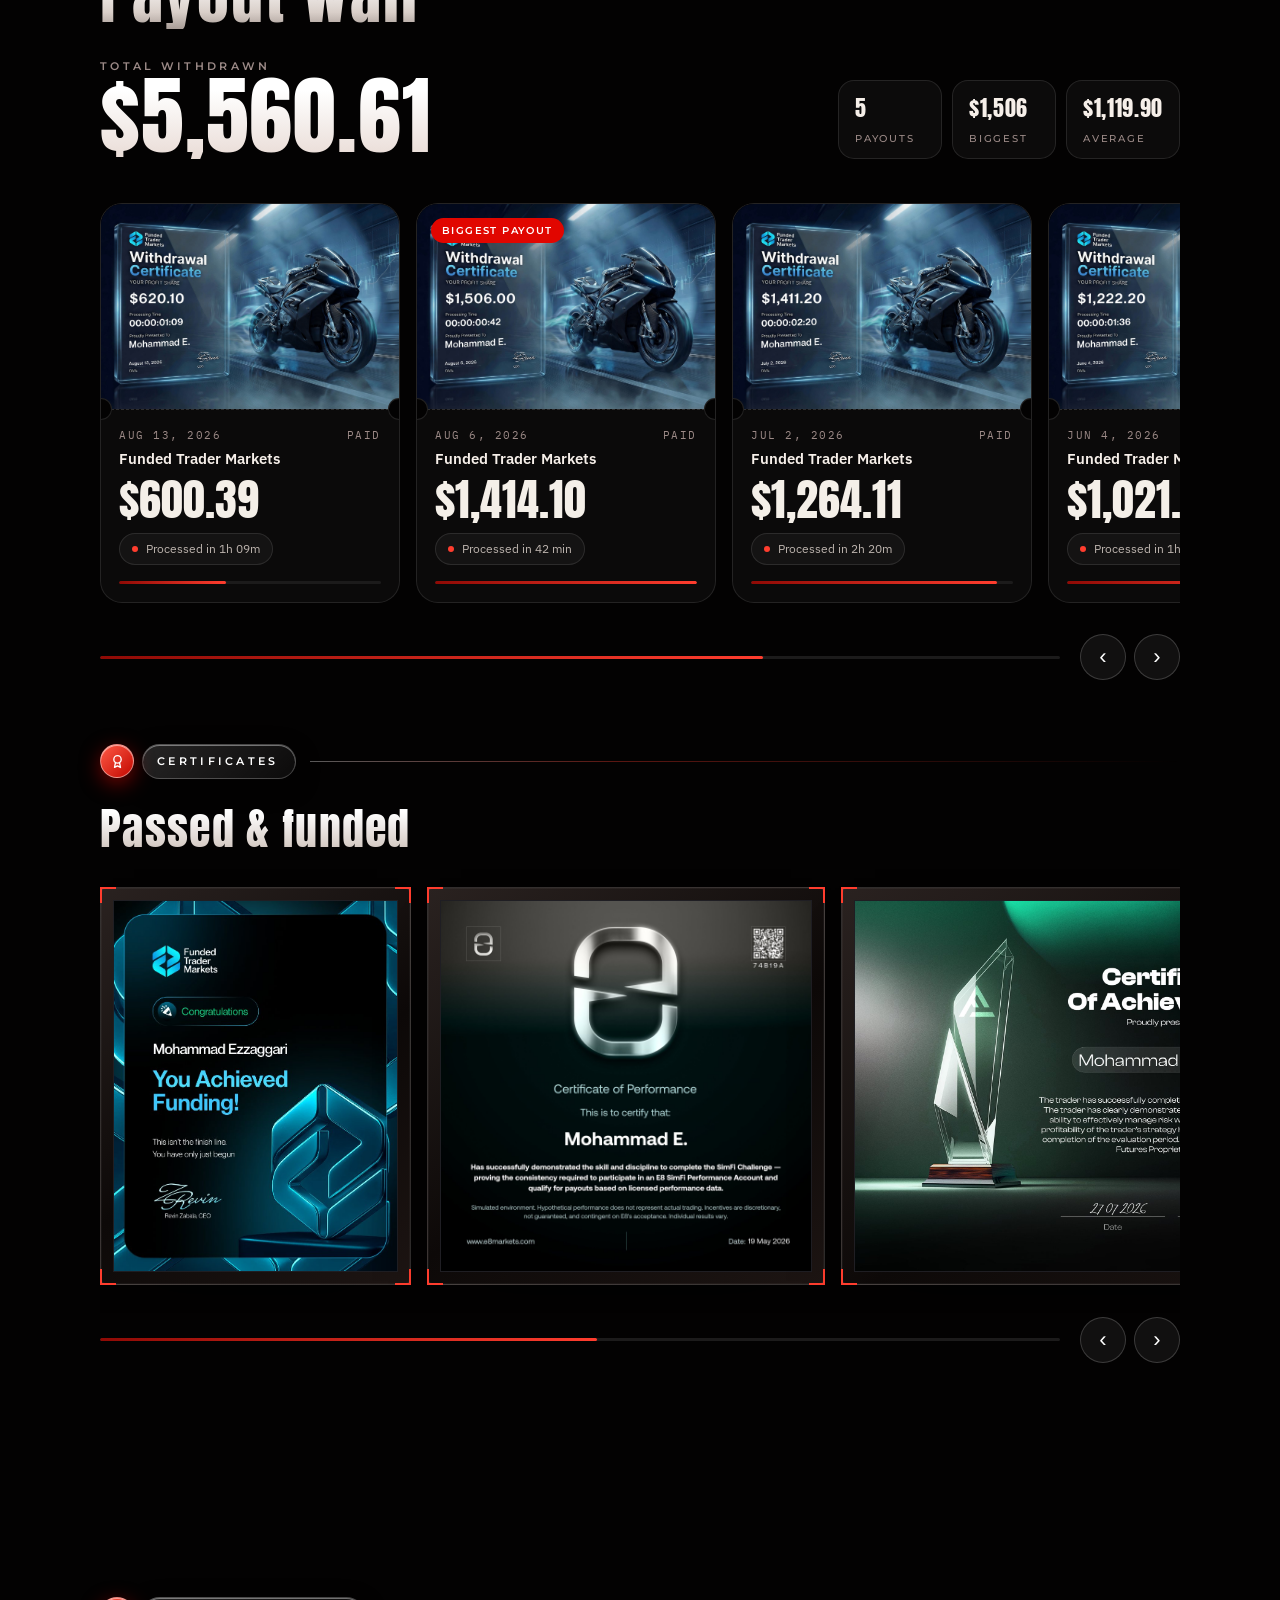
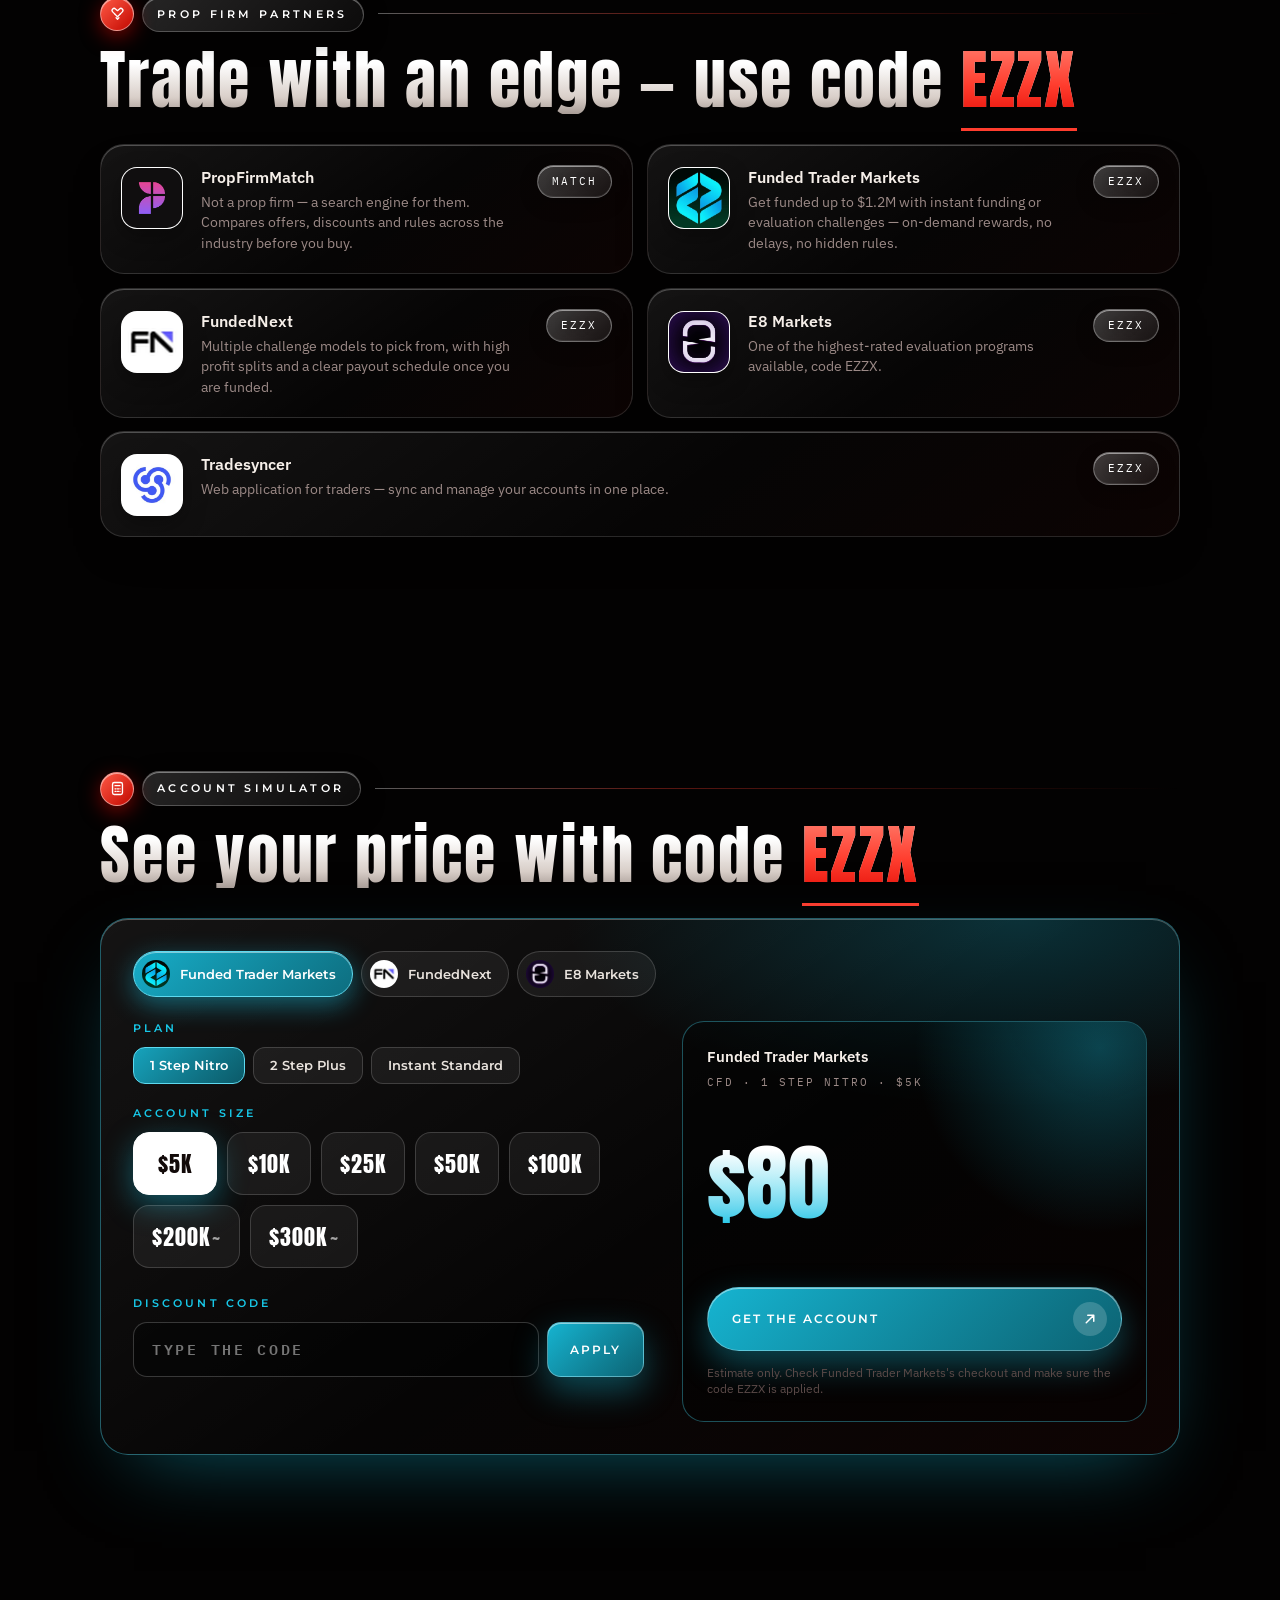
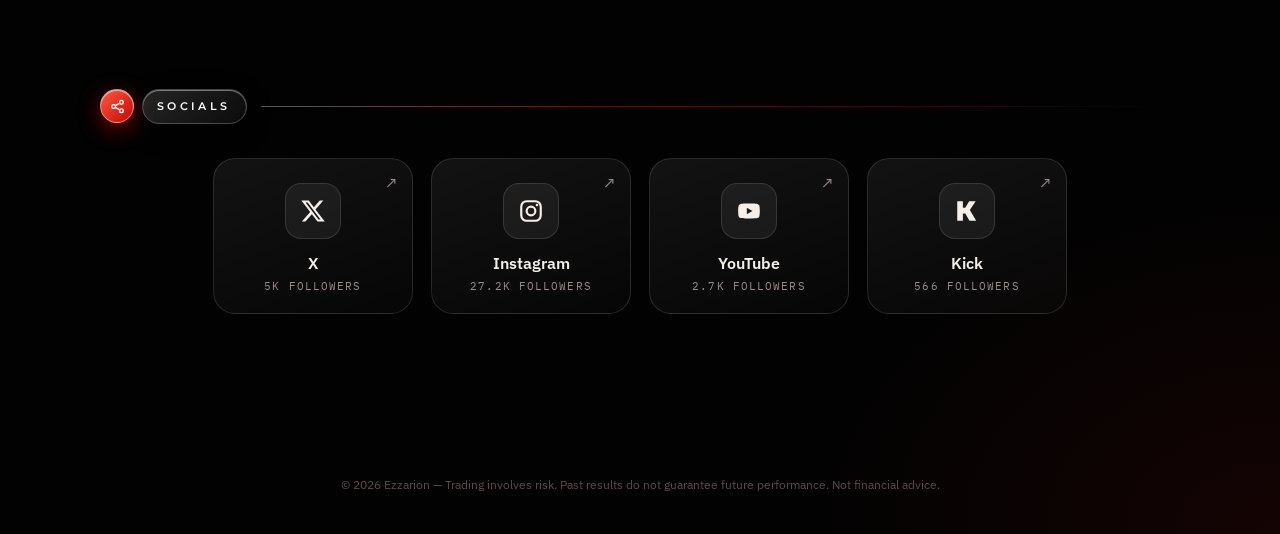
==== commit 7ea67014: "About: use the new portrait photo Co-Authored-By: Claude Sonnet 5.5 <noreply@anthropic.com> Claude-S" ====
--- a/index.html
+++ b/index.html
@@ -53,7 +53,7 @@
 <section class="about" id="about">
   <div class="ab-inner">
     <figure class="ab-photo reveal">
-      <div class="ab-frame"><img src="assets/photos/ezzarion.jpg" alt="Ezzarion in a dark marble hotel lobby, holding a phone and a travel bag"></div>
+      <div class="ab-frame"><img src="assets/photos/ezzarion-about.jpg" alt="Ezzarion"></div>
       <figcaption><i></i>Morocco · Nasdaq futures</figcaption>
     </figure>
     <div class="ab-text reveal" style="--d:.1s">
--- a/css/style.css
+++ b/css/style.css
@@ -542,12 +542,12 @@
 .about{position:relative;z-index:6;height:320svh}
 .ab-stage{position:sticky;top:0;height:100svh;overflow:hidden;background:#030202}
 .ab-content{position:absolute;inset:0;display:grid;place-items:center;will-change:transform,opacity}
-.ab-bg{position:absolute;inset:0;background:url(assets/photos/ezzarion.jpg) 52% 40%/cover;opacity:.22;filter:blur(18px) saturate(.7);transform:scale(1.15)}
+.ab-bg{position:absolute;inset:0;background:url(assets/photos/ezzarion-about.jpg) 52% 40%/cover;opacity:.22;filter:blur(18px) saturate(.7);transform:scale(1.15)}
 .ab-bg::after{content:"";position:absolute;inset:0;background:radial-gradient(ellipse at 30% 50%,rgba(3,2,2,.5),#030202 75%)}
 .ab-inner{position:relative;width:min(1120px,100% - 40px);display:grid;grid-template-columns:.9fr 1.1fr;gap:clamp(28px,6vw,90px);align-items:center;padding-block:84px 36px}
 .ab-photo{margin:0;justify-self:center;width:min(100%,420px)}
 .ab-frame{position:relative;aspect-ratio:4/5;max-height:64svh;width:100%;border-radius:26px;overflow:hidden;background:#0b0606;border:1px solid rgba(255,255,255,.22);box-shadow:inset 0 1px 0 rgba(255,255,255,.35),0 40px 90px -30px rgba(0,0,0,.9),0 0 80px -30px rgba(225,6,0,.5)}
-.ab-frame img{width:100%;height:100%;object-fit:cover;object-position:52% 50%;display:block}
+.ab-frame img{width:100%;height:100%;object-fit:cover;object-position:50% 38%;display:block}
 .ab-frame::after{content:"";position:absolute;inset:0;background:linear-gradient(180deg,transparent 55%,rgba(0,0,0,.6));pointer-events:none}
 .ab-photo figcaption{display:flex;align-items:center;gap:10px;margin-top:14px;font:500 11px 'IBM Plex Mono',monospace;letter-spacing:.22em;text-transform:uppercase;color:var(--muted)}
 .ab-photo figcaption i{width:7px;height:7px;border-radius:50%;background:var(--green);box-shadow:0 0 10px var(--green)}
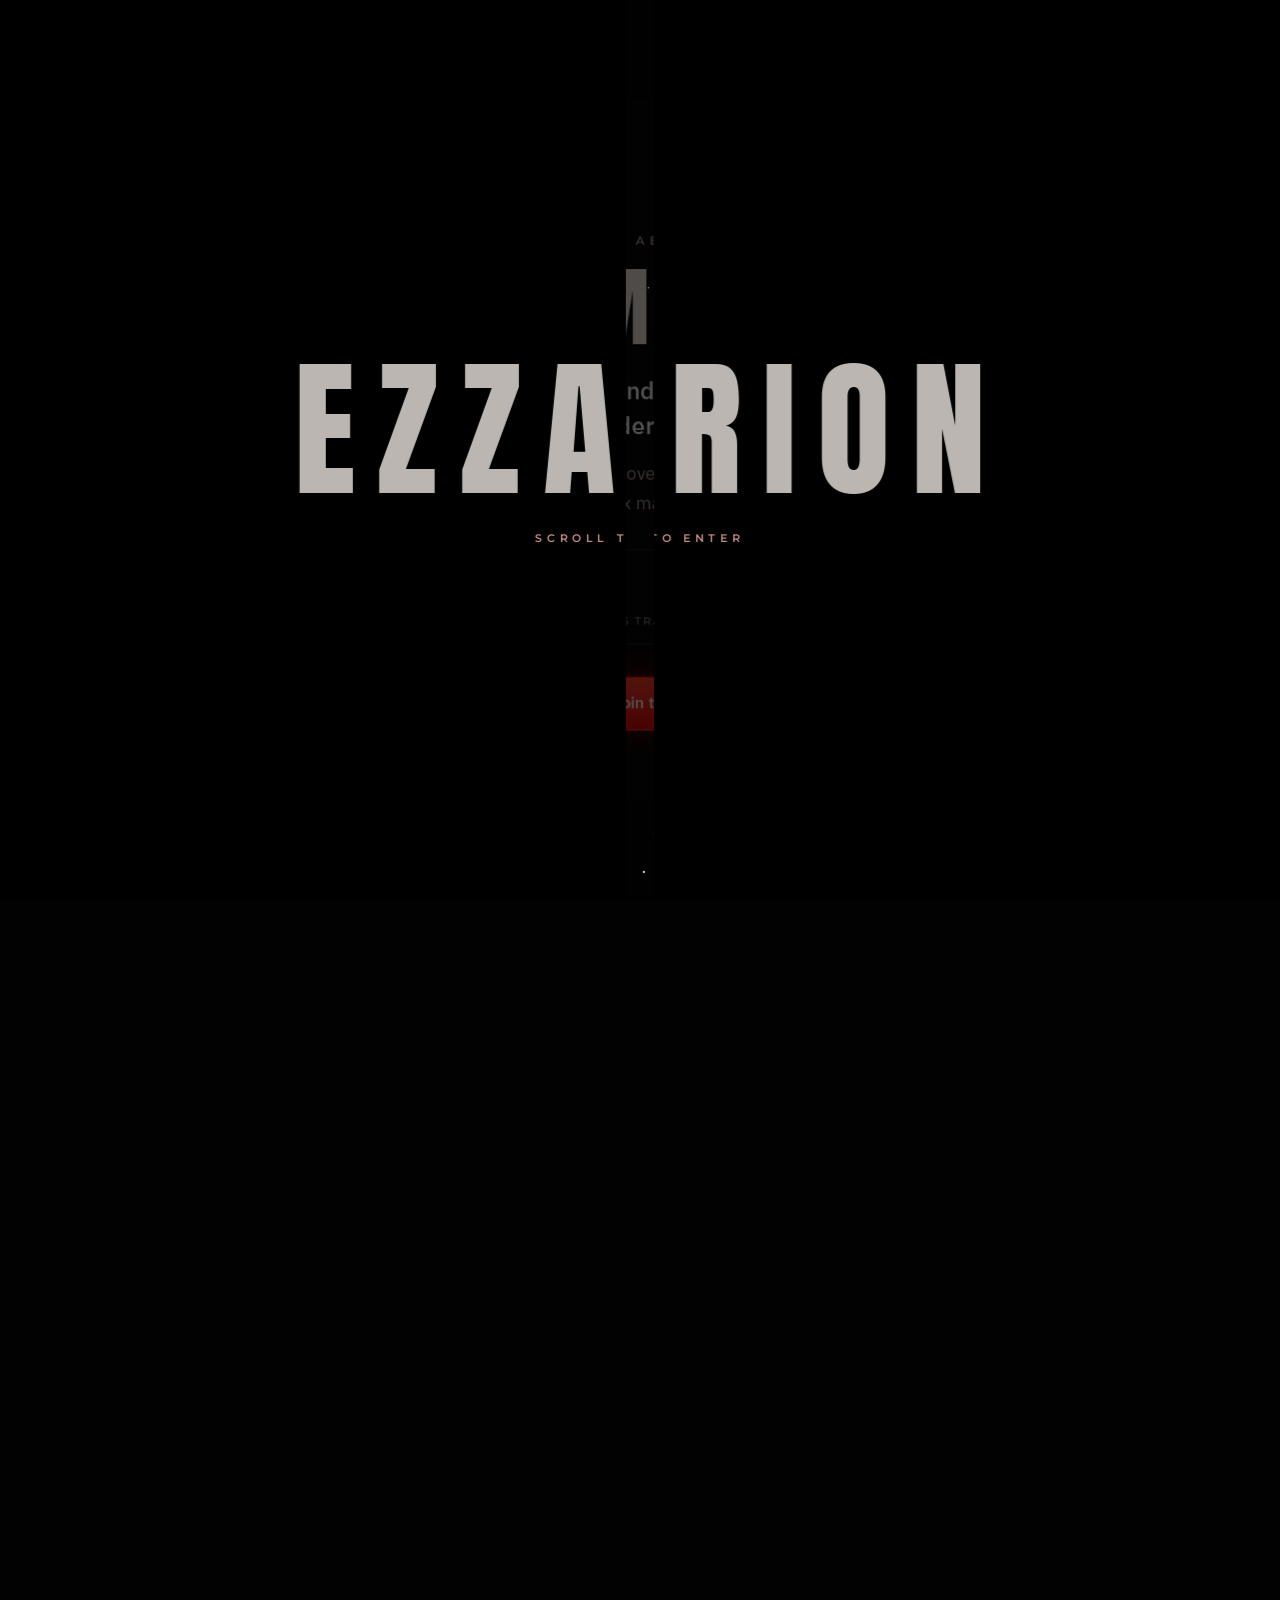
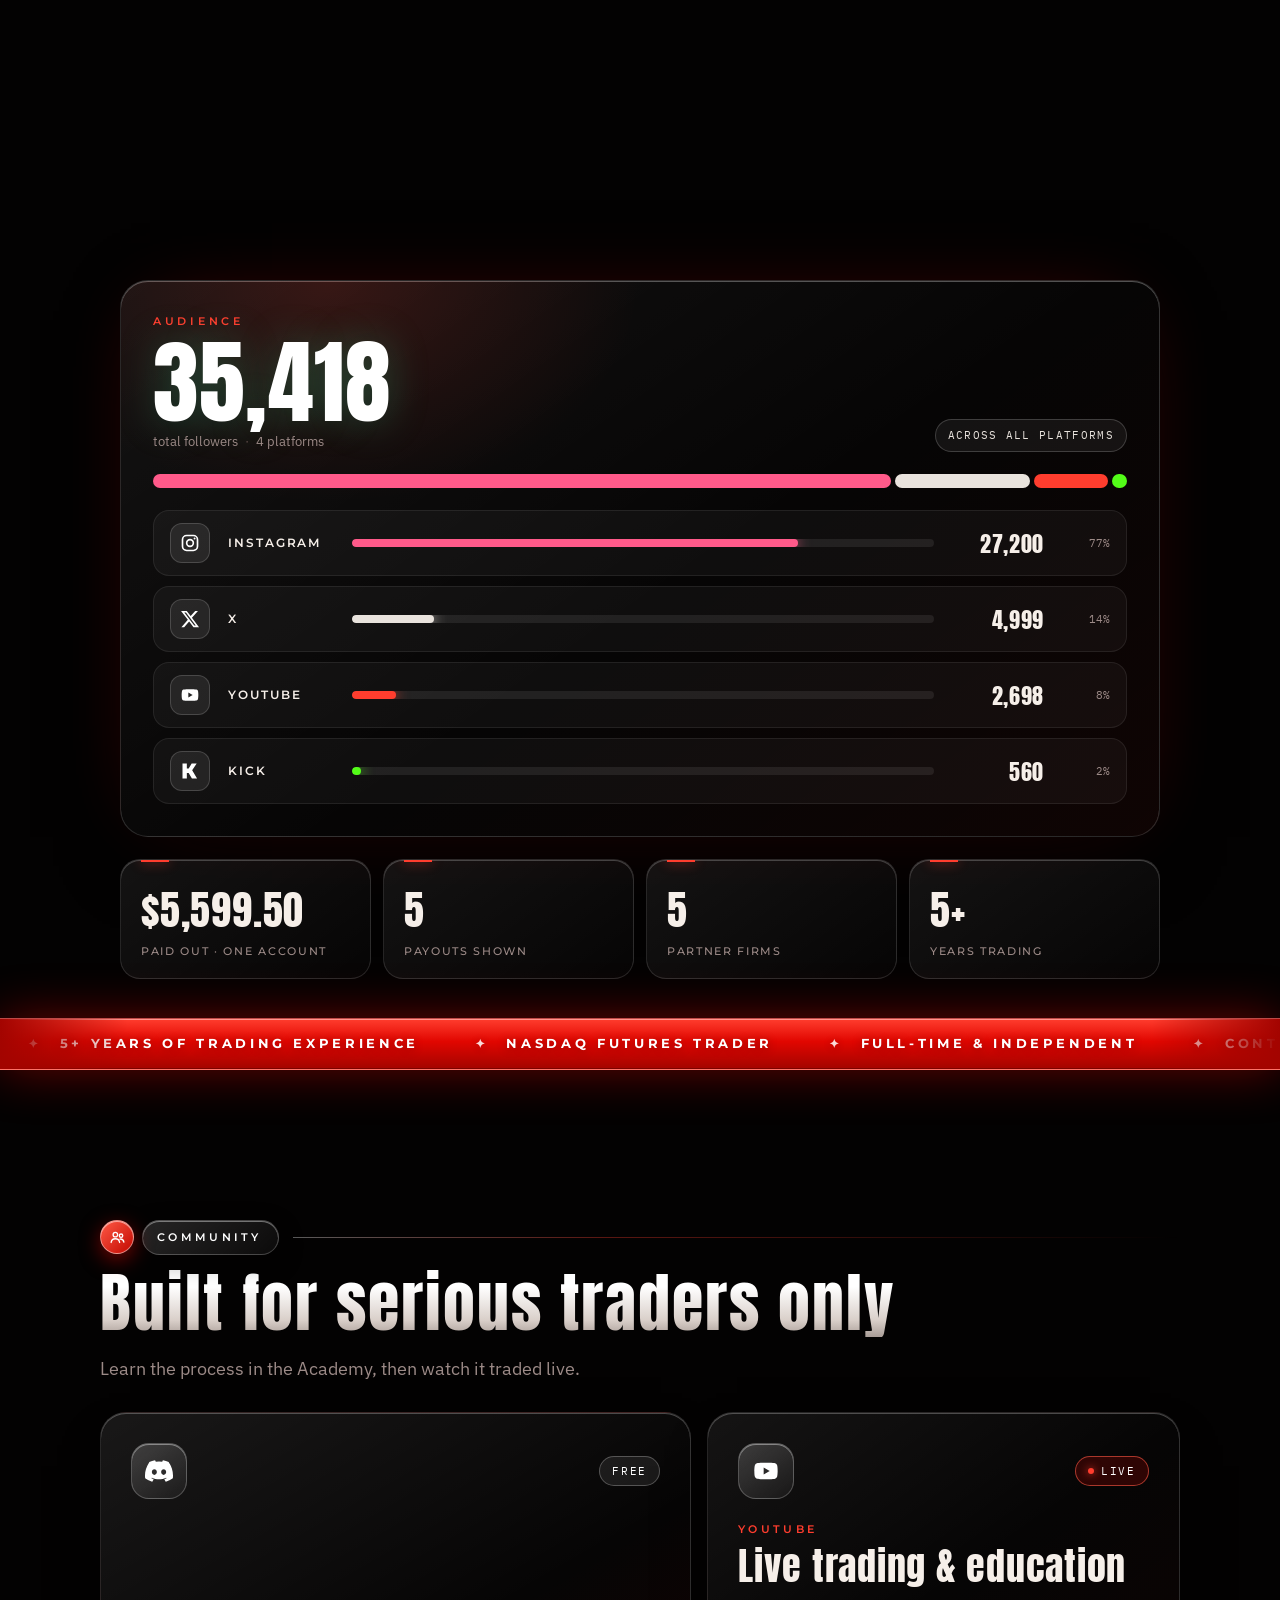
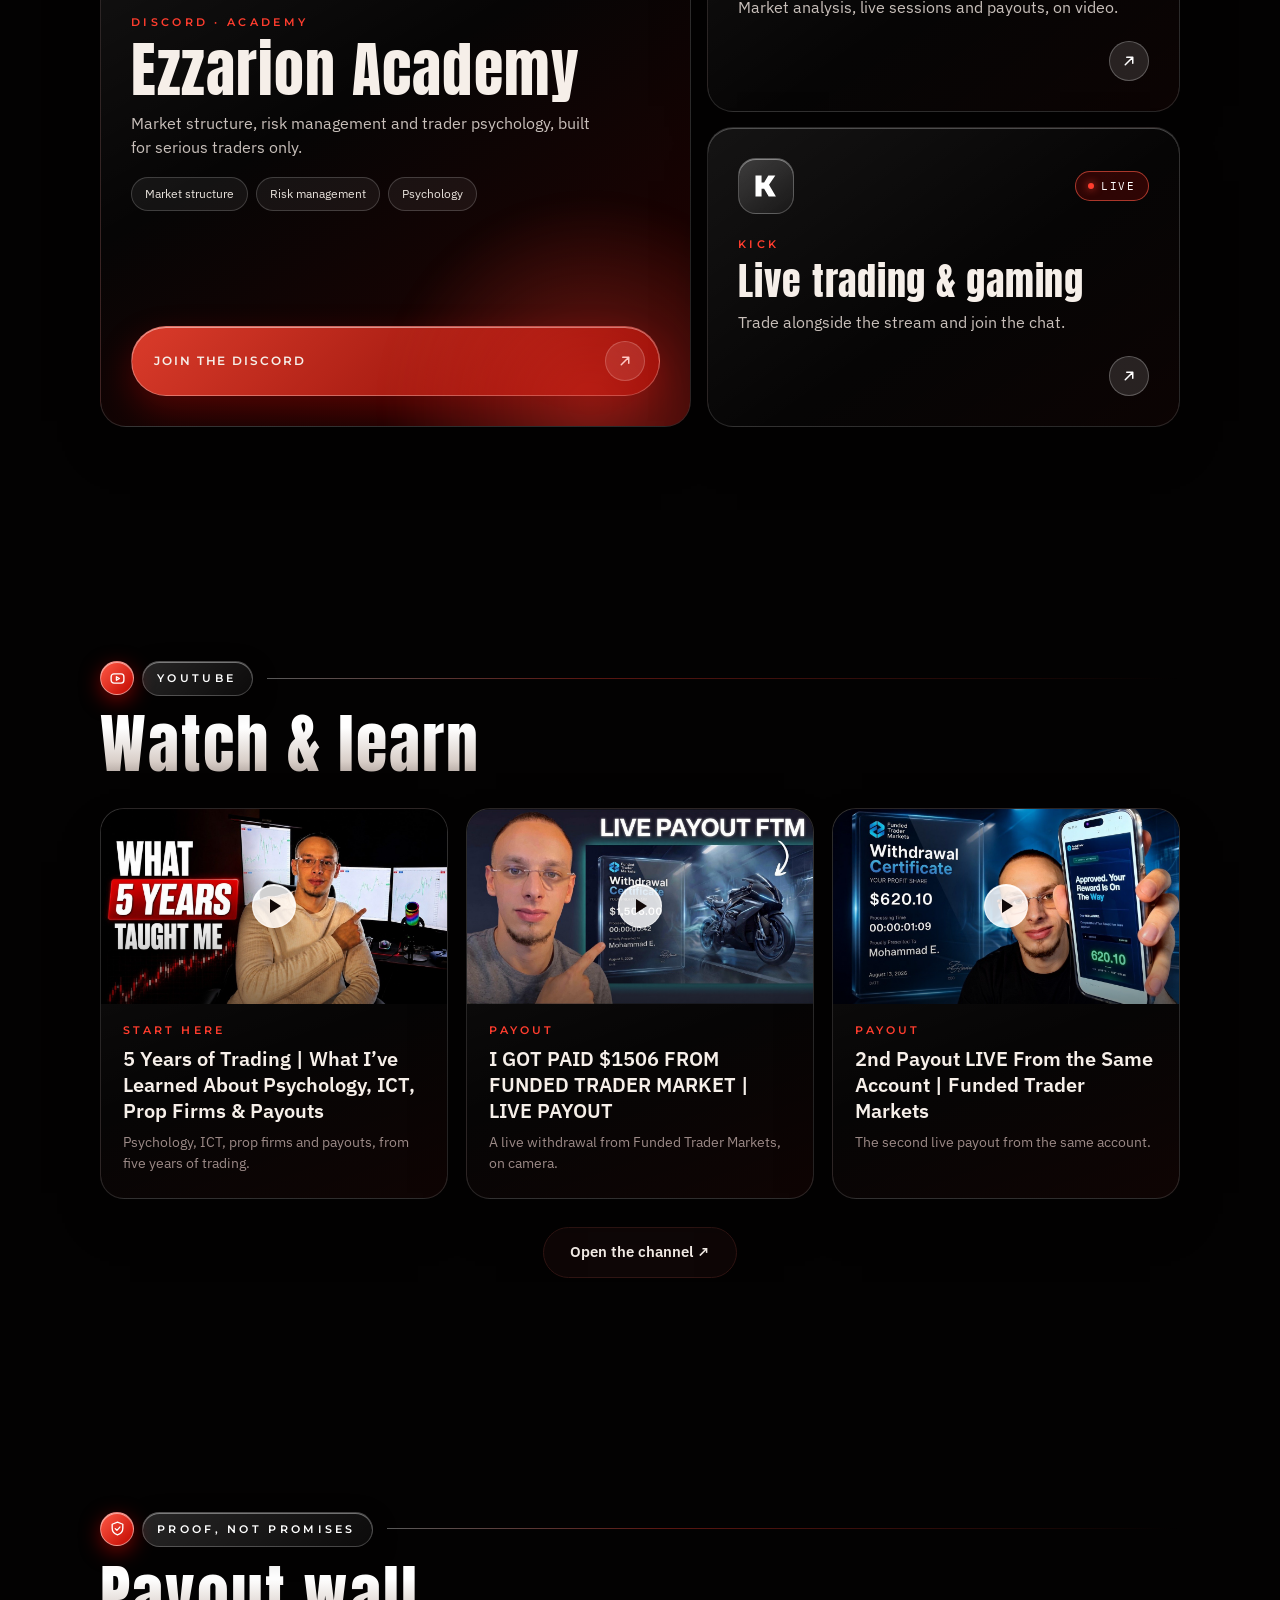
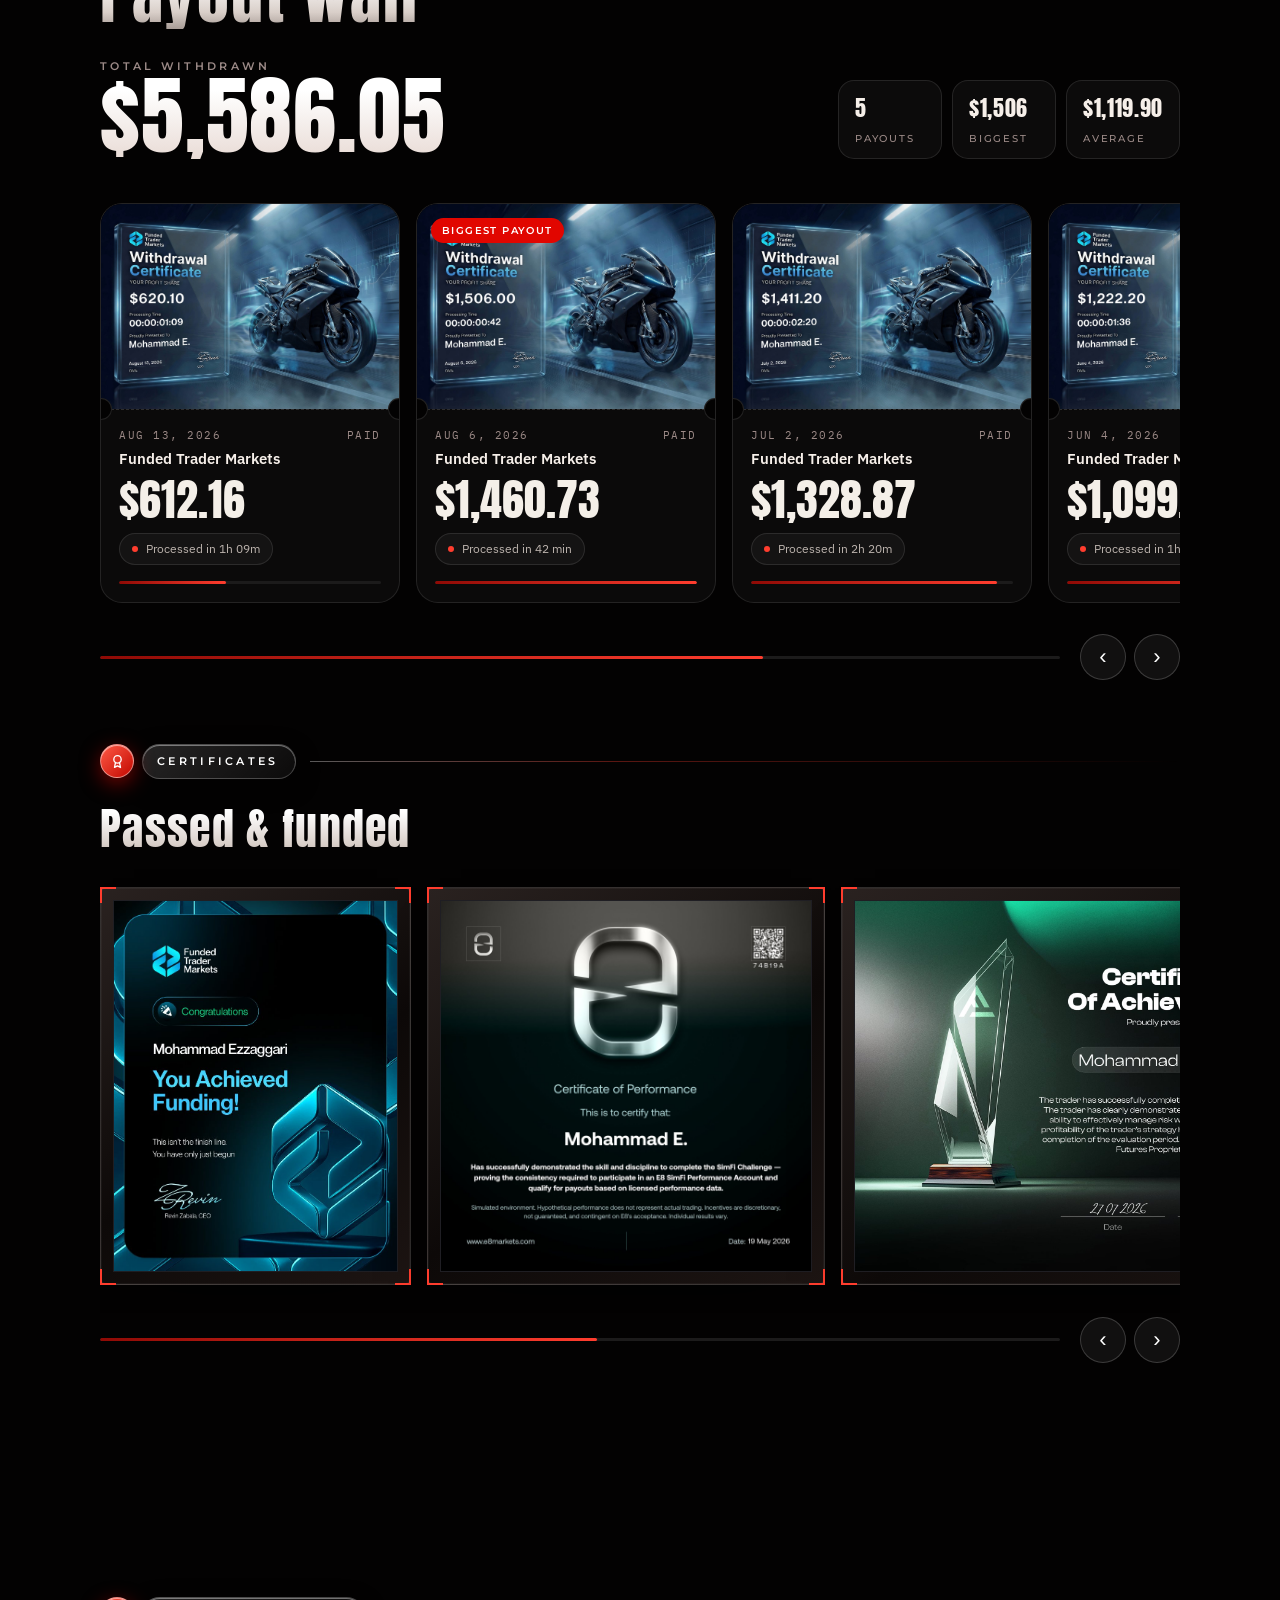
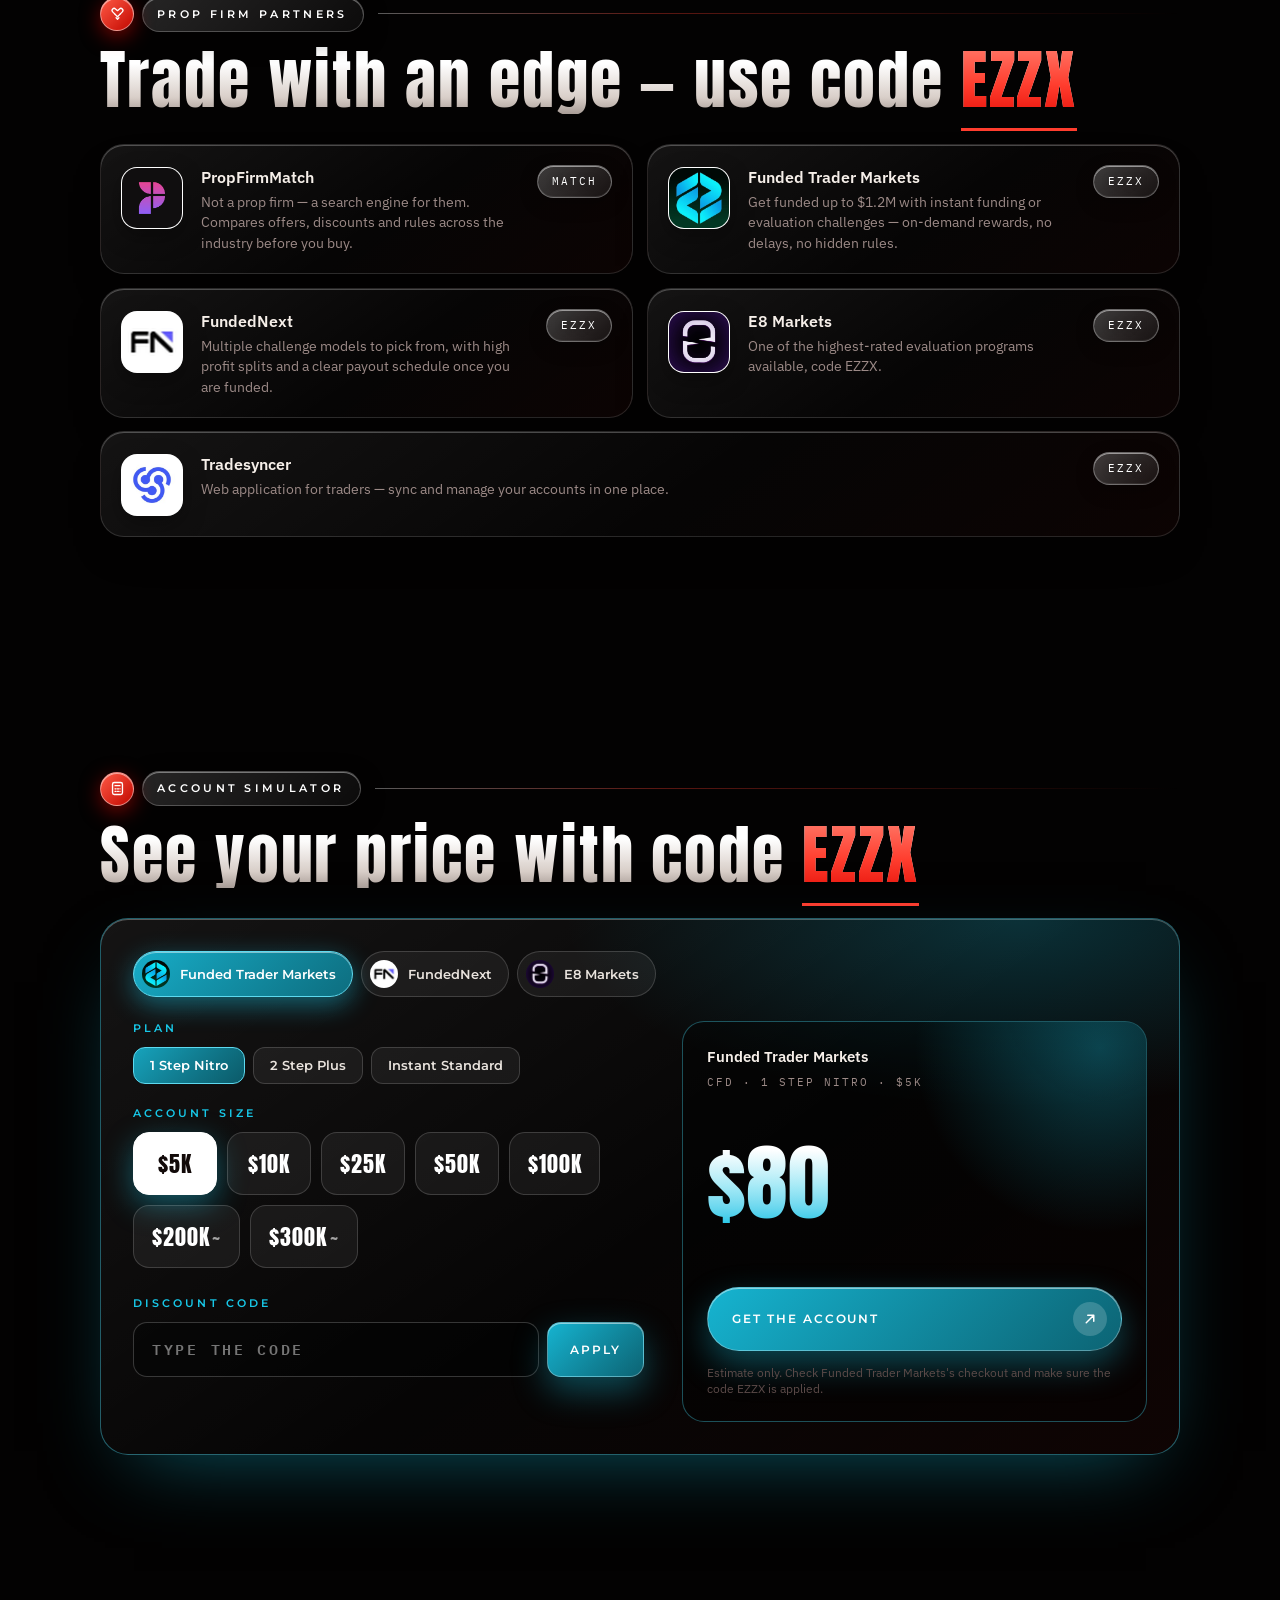
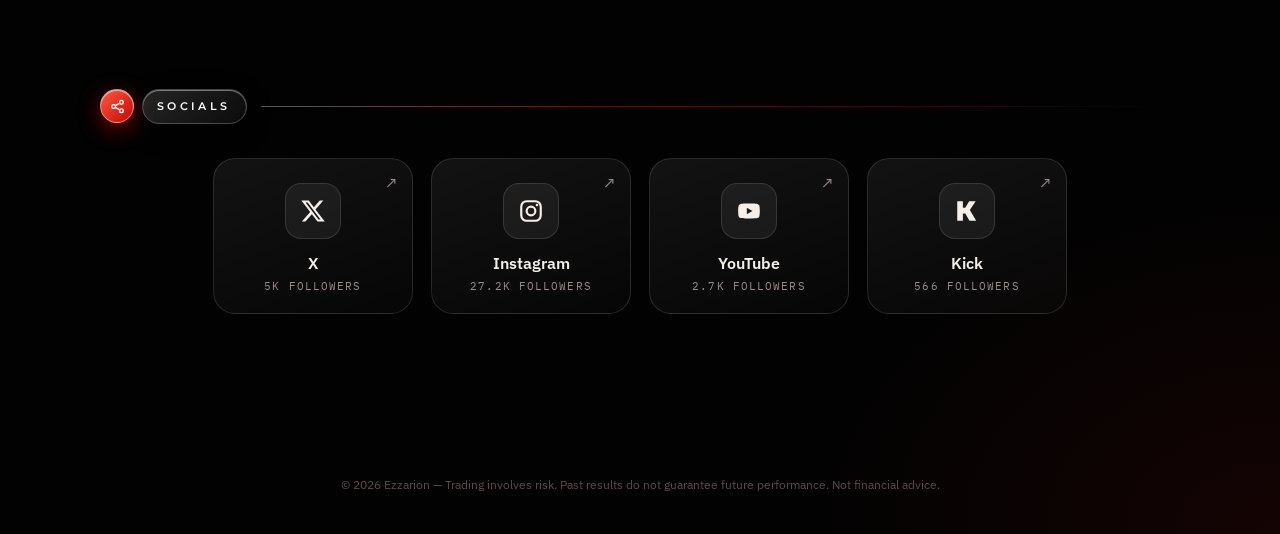
==== commit 5c9298ce: "About: reorganised layout, black & white portrait Co-Authored-By: Claude Sonnet 5.5 <noreply@anthrop" ====
--- a/index.html
+++ b/index.html
@@ -54,13 +54,13 @@
   <div class="ab-inner">
     <figure class="ab-photo reveal">
       <div class="ab-frame"><img src="assets/photos/ezzarion-about.jpg" alt="Ezzarion"></div>
-      <figcaption><i></i>Morocco · Nasdaq futures</figcaption>
+      <figcaption><span>Morocco</span><span>Nasdaq futures</span></figcaption>
     </figure>
     <div class="ab-text reveal" style="--d:.1s">
-      <div class="ab-kick">About</div>
+      <div class="ab-kick"><i></i>About</div>
       <h2>Meet Ezzarion</h2>
       <p class="ab-lead">An independent, full-time Nasdaq Futures trader and content creator from Morocco.</p>
-      <p>With over 5 years of trading experience, he started out in the Forex markets before moving fully to trading stock index futures.</p>
+      <p class="ab-body">With over 5 years of trading experience, he started out in the Forex markets before moving fully to trading stock index futures.</p>
       <ul class="ab-facts">
         <li><b>5+</b><span>Years trading</span></li>
         <li><b>NQ</b><span>Nasdaq futures</span></li>
--- a/css/style.css
+++ b/css/style.css
@@ -853,3 +853,34 @@
   .gate-stage .about{height:auto!important;min-height:100svh!important}
 }
 @media (prefers-reduced-motion:reduce){.gate{height:auto}.gate-stage{position:relative;height:auto}.gate-stage .about{height:auto!important;min-height:100svh!important}}
+
+/* ---------- About: clean two-column layout, black & white portrait ---------- */
+.about .ab-inner{width:min(1080px,100% - 48px);grid-template-columns:minmax(0,.82fr) minmax(0,1.18fr);gap:clamp(32px,6vw,88px);align-items:center;padding-block:0}
+.about .ab-photo{width:min(100%,400px);justify-self:end}
+.about .ab-frame{aspect-ratio:4/5;max-height:62svh;border-radius:22px;border:1px solid rgba(255,255,255,.16);box-shadow:0 50px 90px -40px #000}
+.about .ab-frame img{filter:grayscale(1) contrast(1.08) brightness(.98);object-position:50% 36%}
+.about .ab-frame::after{background:linear-gradient(180deg,transparent 60%,rgba(0,0,0,.55))}
+.about .ab-photo figcaption{justify-content:space-between;margin-top:14px;padding:0 4px;font:500 10.5px 'IBM Plex Mono',monospace;letter-spacing:.24em;text-transform:uppercase;color:#8d857f}
+.about .ab-photo figcaption span+span::before{content:"";display:inline-block;width:22px;height:1px;background:#4a4440;vertical-align:middle;margin-right:12px}
+.about .ab-kick{display:flex;align-items:center;gap:14px;margin-bottom:16px;color:#a89f96}
+.about .ab-kick i{display:block;width:34px;height:1px;background:var(--red-bright)}
+.about .ab-text h2{margin:0 0 20px;font-size:clamp(44px,6.4vw,84px);line-height:1}
+.about .ab-lead{max-width:34ch;margin:0 0 14px;font-size:clamp(18px,1.9vw,23px);line-height:1.45}
+.about .ab-body{max-width:50ch;margin:0;color:#a79e98;font-size:clamp(15px,1.4vw,17px);line-height:1.65}
+.about .ab-facts{display:grid;grid-template-columns:repeat(3,1fr);gap:0;margin:30px 0 0;max-width:520px;border-top:1px solid rgba(255,255,255,.12);border-bottom:1px solid rgba(255,255,255,.12)}
+.about .ab-facts li{padding:18px 0 16px 18px;background:none;border:0;border-radius:0;box-shadow:none;border-left:1px solid rgba(255,255,255,.1)}
+.about .ab-facts li:first-child{border-left:0;padding-left:0}
+.about .ab-facts b{font-size:clamp(24px,3vw,34px);color:#f4efe8}
+.about .ab-facts span{display:block;margin-top:6px;font-size:9.5px;letter-spacing:.2em;color:#8d857f}
+.about .ab-cta{margin-top:30px}
+@media (max-width:900px){
+  .about .ab-inner{grid-template-columns:1fr;gap:26px;text-align:center}
+  .about .ab-photo{width:min(74vw,300px);justify-self:center}
+  .about .ab-frame{max-height:none}
+  .about .ab-kick{justify-content:center}
+  .about .ab-lead,.about .ab-body{margin-inline:auto}
+  .about .ab-facts{margin-inline:auto}
+  .about .ab-facts li{padding:14px 0 12px 10px;text-align:center}
+  .about .ab-facts li:first-child{padding-left:0}
+  .about .ab-cta{justify-content:center}
+}
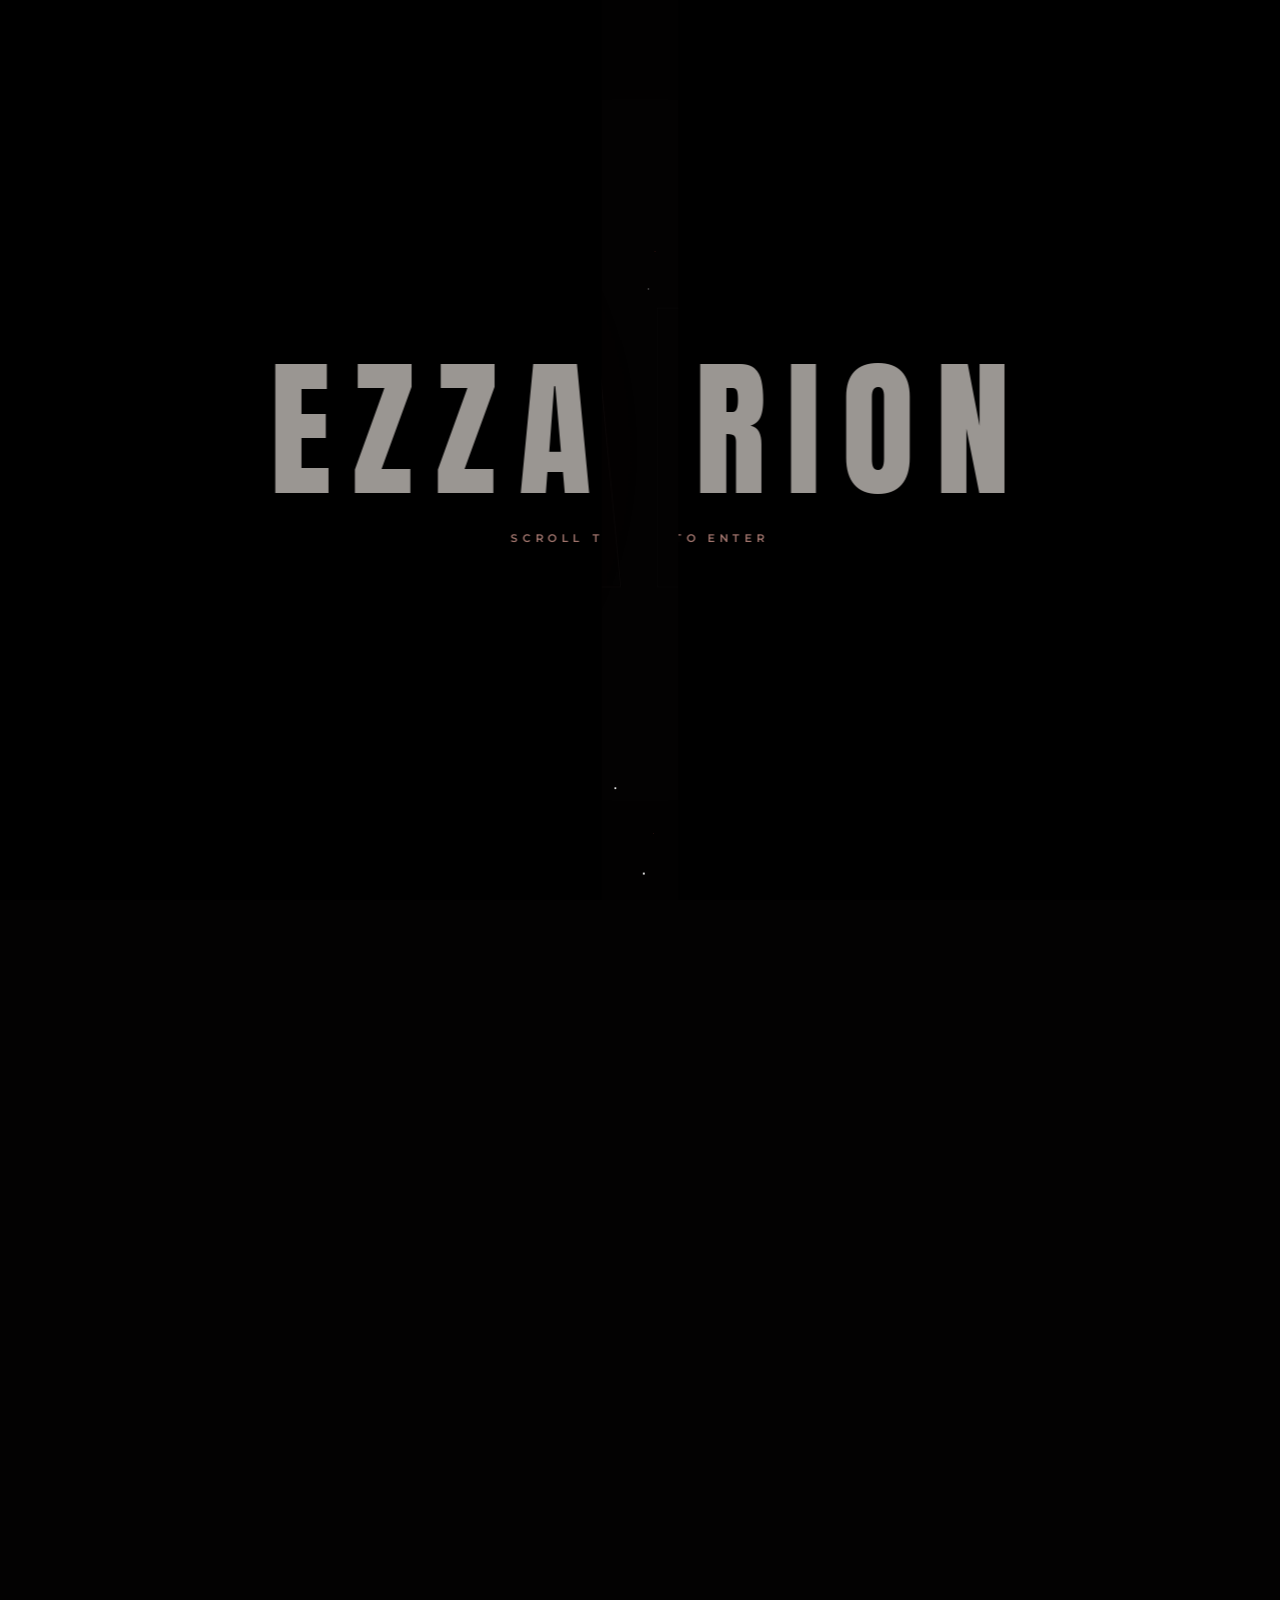
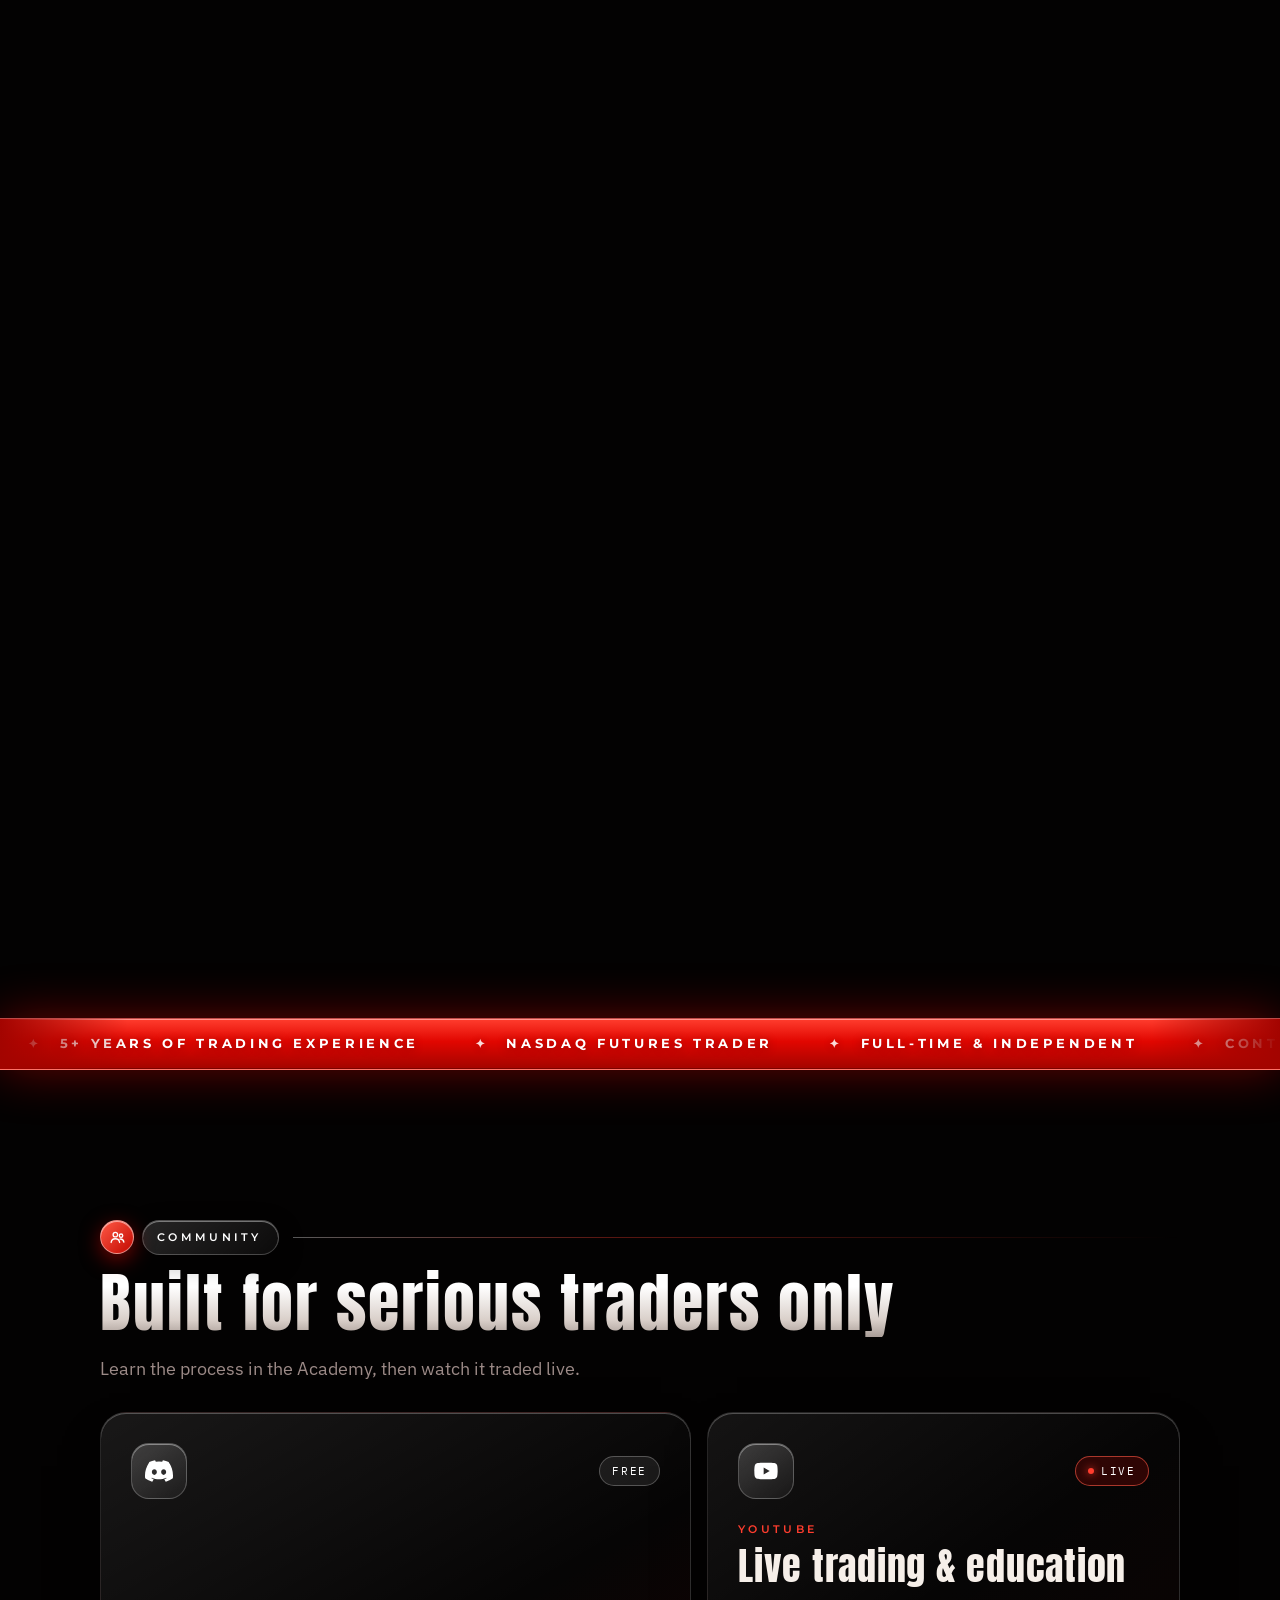
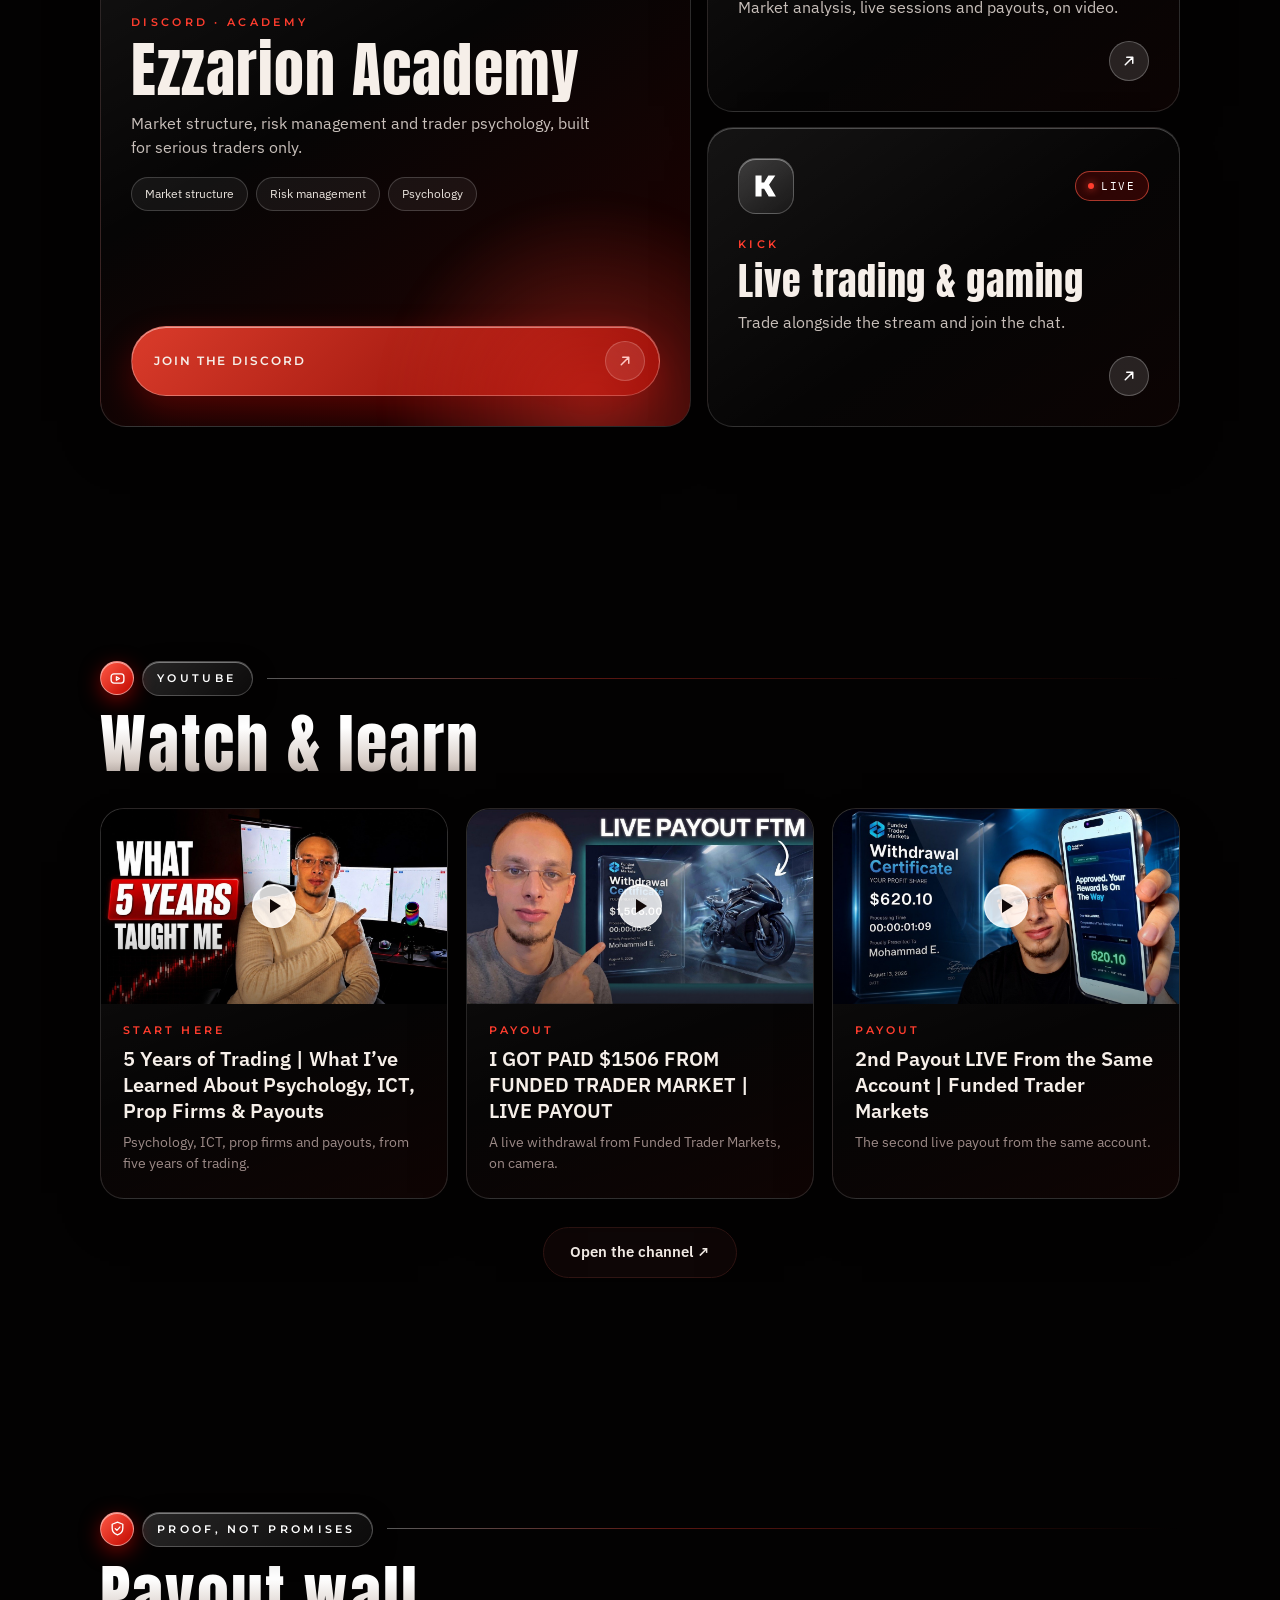
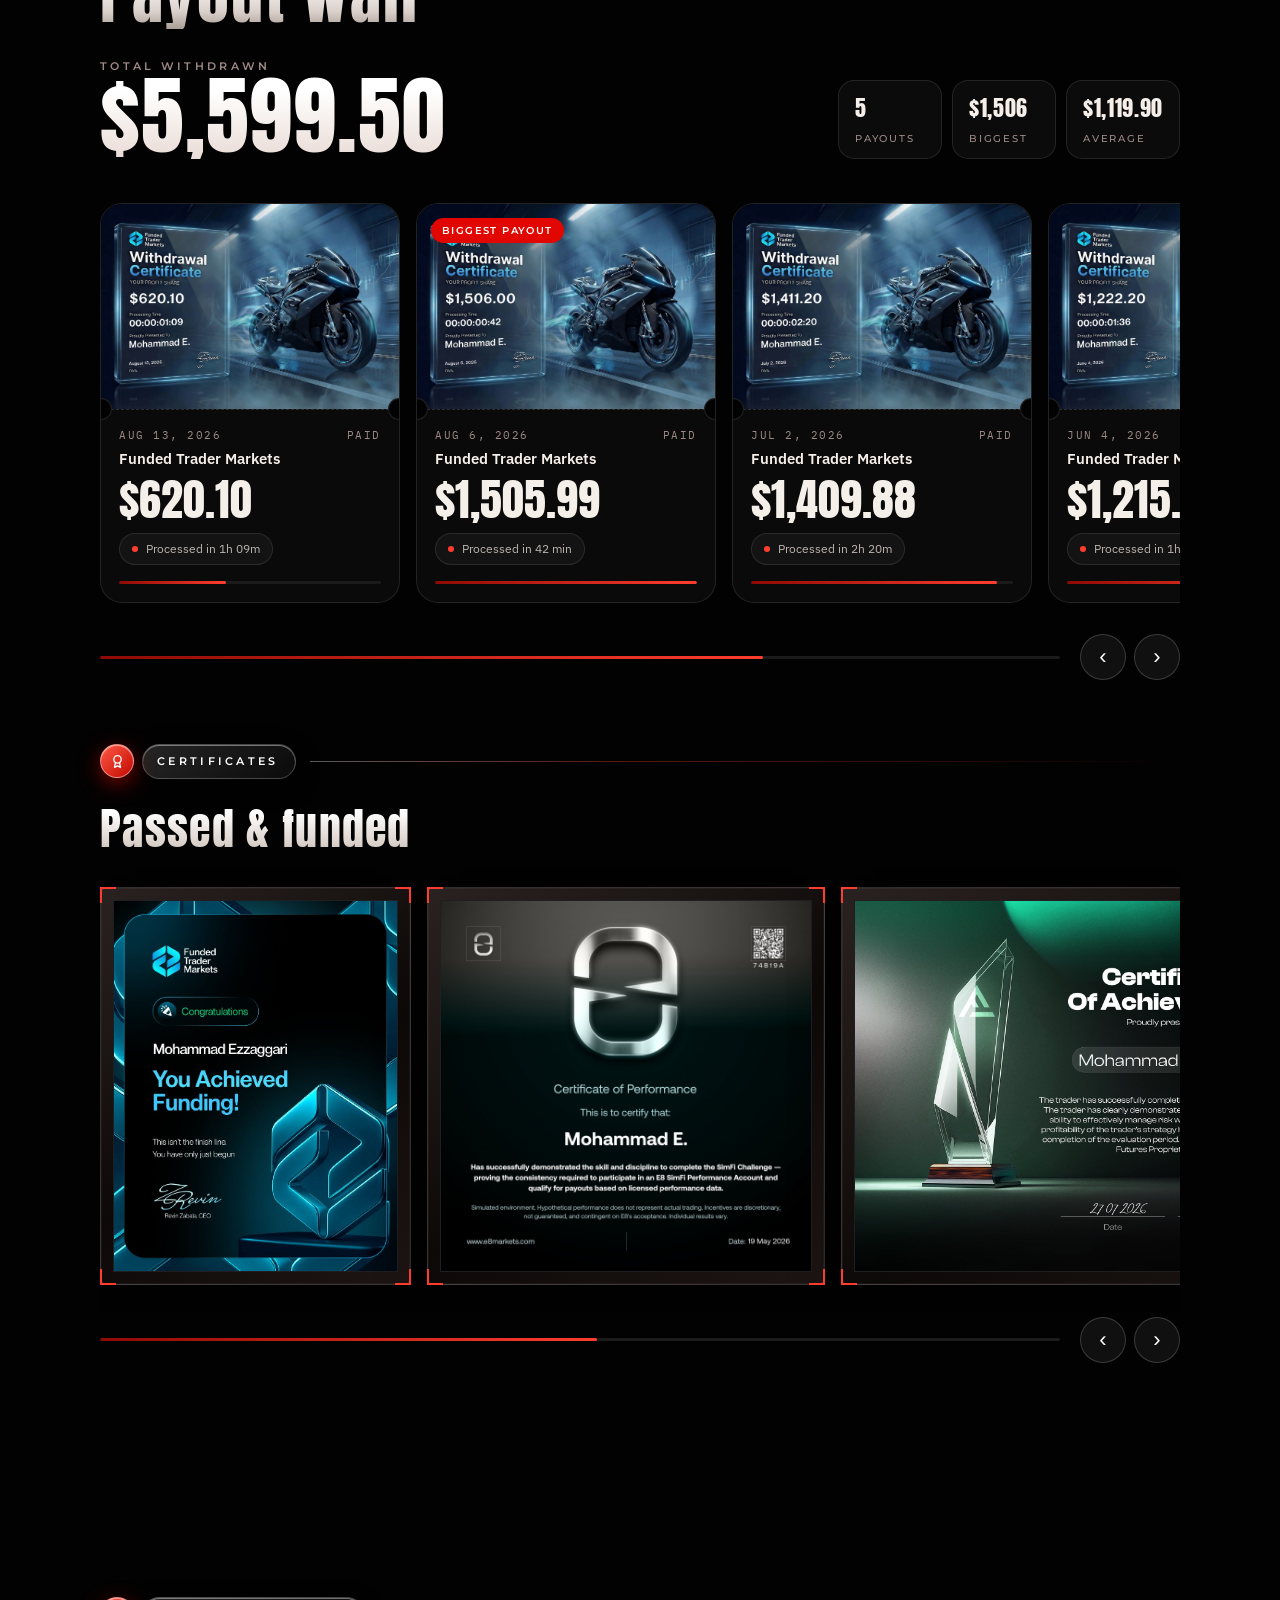
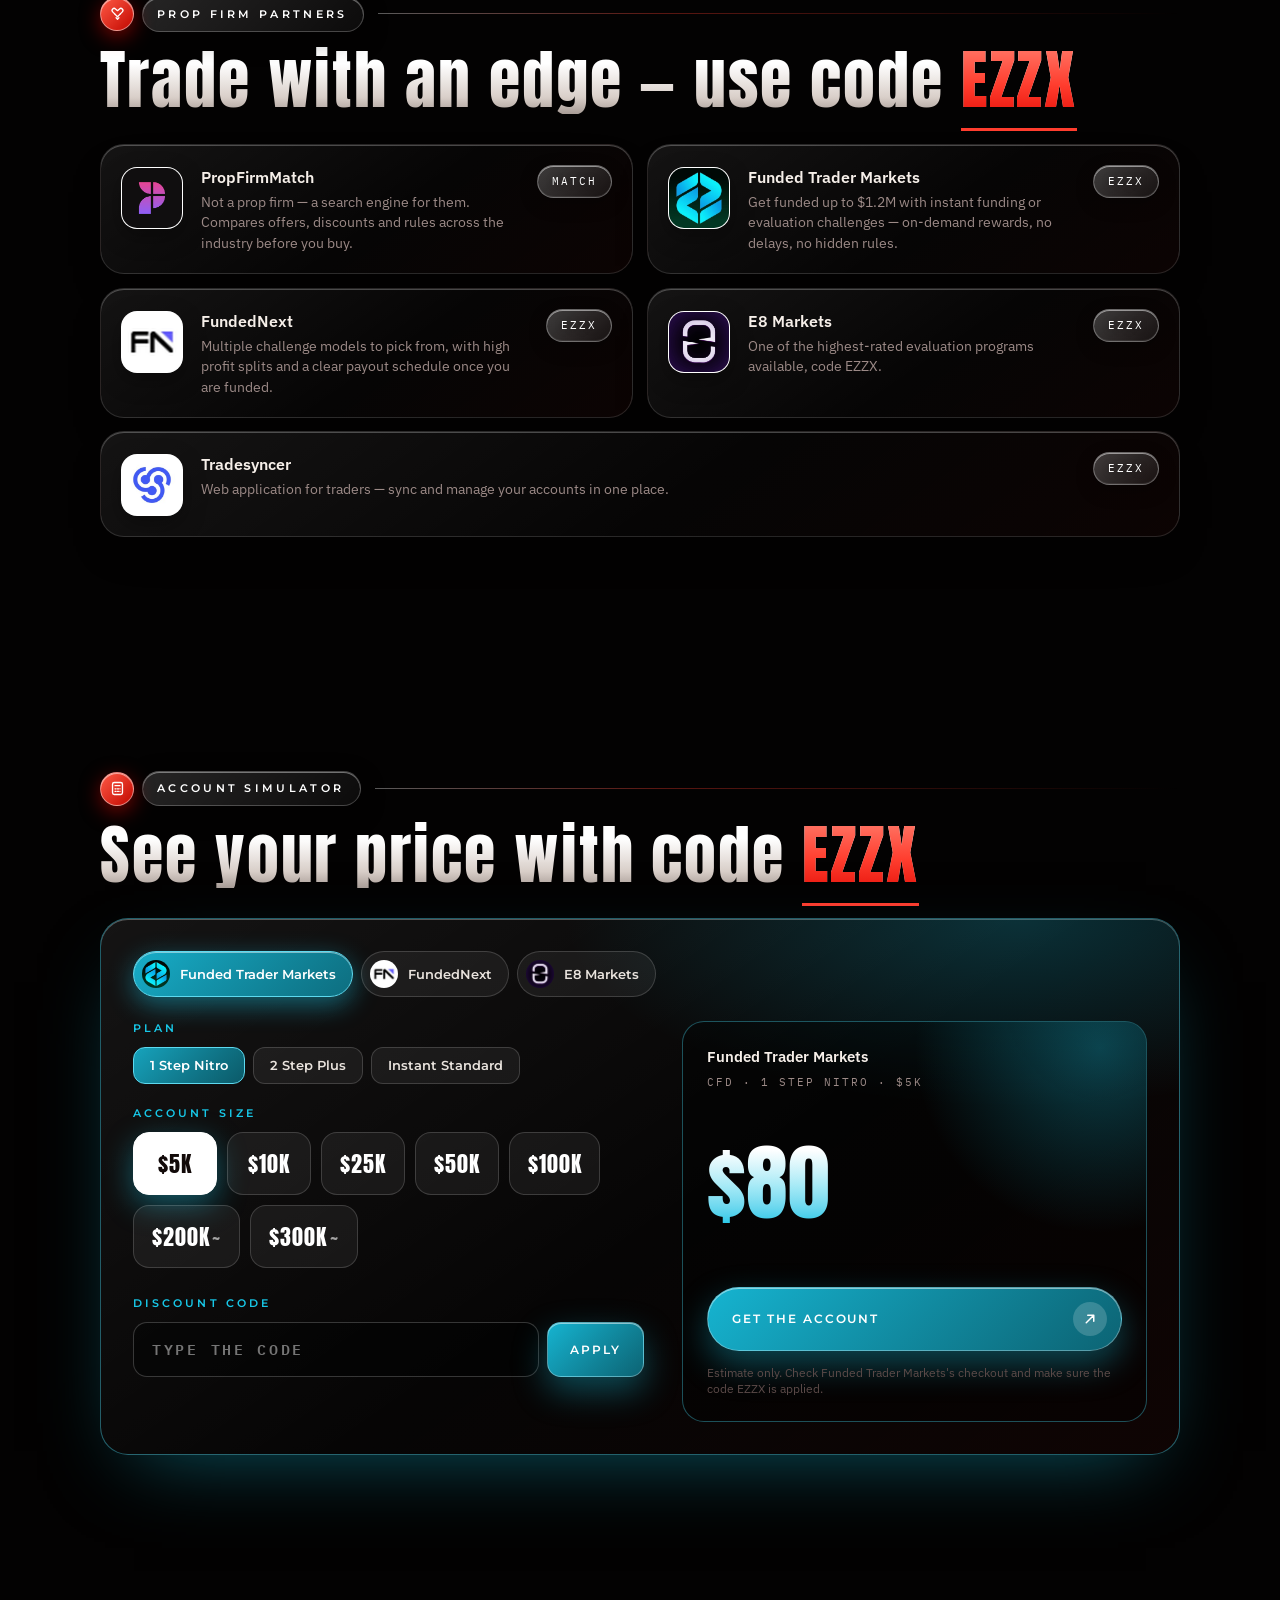
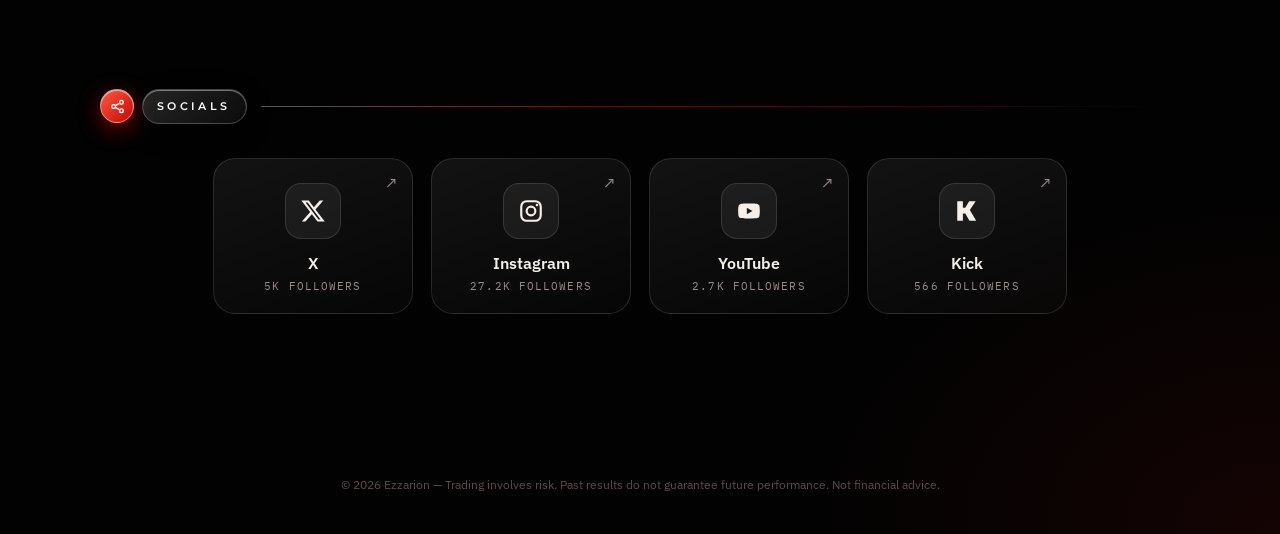
==== commit 4979bbb0: "About v2: arch portrait with floating badges, staggered entrance, animated stats, mobile layout fix " ====
--- a/index.html
+++ b/index.html
@@ -51,20 +51,25 @@
 <div class="gate" id="gate">
 <div class="gate-stage">
 <section class="about" id="about">
+  <div class="ab-ghost" aria-hidden="true">EZZARION</div>
+  <div class="ab-spot" aria-hidden="true"></div>
   <div class="ab-inner">
-    <figure class="ab-photo reveal">
+    <figure class="ab-photo">
+      <div class="ab-ring" aria-hidden="true"></div>
       <div class="ab-frame"><img src="assets/photos/ezzarion-about.jpg" alt="Ezzarion"></div>
-      <figcaption><span>Morocco</span><span>Nasdaq futures</span></figcaption>
+      <div class="ab-badge b1"><i></i><span>Full-time</span><small>Independent trader</small></div>
+      <div class="ab-badge b2"><span>NQ</span><small>Nasdaq futures</small></div>
+      <figcaption><span>Based in</span><b>Morocco</b></figcaption>
     </figure>
-    <div class="ab-text reveal" style="--d:.1s">
+    <div class="ab-text">
       <div class="ab-kick"><i></i>About</div>
-      <h2>Meet Ezzarion</h2>
+      <h2><em>Meet</em><span>Ezzarion</span></h2>
       <p class="ab-lead">An independent, full-time Nasdaq Futures trader and content creator from Morocco.</p>
       <p class="ab-body">With over 5 years of trading experience, he started out in the Forex markets before moving fully to trading stock index futures.</p>
       <ul class="ab-facts">
-        <li><b>5+</b><span>Years trading</span></li>
-        <li><b>NQ</b><span>Nasdaq futures</span></li>
-        <li><b>Full-time</b><span>Independent</span></li>
+        <li><b><u data-target="5">0</u>+</b><span>Years trading</span></li>
+        <li><b>Forex<em>→</em>NQ</b><span>The journey</span></li>
+        <li><b>100%</b><span>Independent</span></li>
       </ul>
       <div class="ab-cta"><a class="btn primary" href="https://discord.gg/AdADHMWBEH" target="_blank" rel="noopener">Join the Academy</a><a class="btn ghost" href="#payouts">See the payouts</a></div>
     </div>
--- a/css/style.css
+++ b/css/style.css
@@ -884,3 +884,65 @@
   .about .ab-facts li:first-child{padding-left:0}
   .about .ab-cta{justify-content:center}
 }
+
+/* ================= About v2: editorial portrait composition ================= */
+.about .ab-ghost{position:absolute;left:50%;top:50%;transform:translate(-50%,-50%);font:400 clamp(120px,24vw,360px)/1 Anton,sans-serif;letter-spacing:.06em;white-space:nowrap;color:transparent;-webkit-text-stroke:1px rgba(255,255,255,.07);pointer-events:none;user-select:none}
+.about .ab-spot{position:absolute;left:22%;top:50%;width:min(760px,60vw);aspect-ratio:1;transform:translate(-50%,-50%);border-radius:50%;background:radial-gradient(closest-side,rgba(255,255,255,.1),rgba(225,6,0,.07) 55%,transparent);pointer-events:none}
+.about .ab-inner{position:relative;width:min(1120px,100% - 48px);grid-template-columns:minmax(0,.9fr) minmax(0,1.1fr);gap:clamp(40px,7vw,110px)}
+.about .ab-photo{position:relative;width:min(100%,380px);justify-self:center;margin:0}
+.about .ab-frame{aspect-ratio:4/5;max-height:60svh;border-radius:190px 190px 26px 26px;border:1px solid rgba(255,255,255,.18);overflow:hidden;box-shadow:0 60px 100px -40px #000,0 0 0 8px rgba(255,255,255,.03)}
+.about .ab-frame img{filter:grayscale(1) contrast(1.12) brightness(1);object-position:50% 34%;transform:scale(1.04)}
+.about .ab-frame::after{background:linear-gradient(180deg,transparent 55%,rgba(0,0,0,.6))}
+.about .ab-ring{position:absolute;inset:-14px -14px 14px 14px;border:1px solid rgba(255,70,55,.6);border-radius:200px 200px 28px 28px;z-index:0;transition:transform .8s var(--ease)}
+.about .ab-photo:hover .ab-ring{transform:translate(-8px,8px)}
+.about .ab-frame{position:relative;z-index:1}
+.about .ab-badge{position:absolute;z-index:3;padding:12px 18px;border-radius:16px;background:rgba(16,14,14,.72);border:1px solid rgba(255,255,255,.16);box-shadow:0 20px 40px -18px #000;display:flex;flex-direction:column;gap:2px;animation:abFloat 6s ease-in-out infinite}
+.about .ab-badge span{font:400 24px/1 Anton,sans-serif;letter-spacing:.04em;color:#f4efe8}
+.about .ab-badge small{font:500 9.5px Montserrat,sans-serif;letter-spacing:.2em;text-transform:uppercase;color:#9a918b}
+.about .ab-badge i{position:absolute;top:12px;right:14px;width:7px;height:7px;border-radius:50%;background:#2ee6a0;box-shadow:0 0 10px #2ee6a0}
+.about .ab-badge.b1{left:-34px;bottom:18%}
+.about .ab-badge.b2{right:-30px;top:16%;animation-delay:-3s}
+@keyframes abFloat{0%,100%{translate:0 0}50%{translate:0 -9px}}
+.about .ab-photo figcaption{justify-content:center;gap:10px;margin-top:22px;font:500 10.5px 'IBM Plex Mono',monospace;letter-spacing:.26em;text-transform:uppercase;color:#7d756f}
+.about .ab-photo figcaption span+b::before{content:none}
+.about .ab-photo figcaption b{color:#e6dfd8;font-weight:500}
+.about .ab-text{position:relative;z-index:2}
+.about .ab-kick{margin-bottom:10px}
+.about .ab-text h2{display:flex;flex-direction:column;margin:0 0 22px;line-height:.95}
+.about .ab-text h2 em{font:italic 400 clamp(30px,4vw,54px)/1 'Instrument Serif',serif;color:#ff5a47;margin-bottom:2px}
+.about .ab-text h2 span{font-size:clamp(54px,8vw,104px);letter-spacing:.02em}
+.about .ab-lead{max-width:30ch;font-size:clamp(18px,1.9vw,23px)}
+.about .ab-facts{max-width:none;margin-top:30px;border:0;gap:12px}
+.about .ab-facts li{padding:16px 18px;border:1px solid rgba(255,255,255,.12);border-radius:16px;background:linear-gradient(160deg,rgba(255,255,255,.07),rgba(255,255,255,.015));transition:border-color .3s,transform .4s var(--ease)}
+.about .ab-facts li:first-child{padding-left:18px}
+.about .ab-facts li:hover{border-color:rgba(255,80,66,.5);transform:translateY(-4px)}
+.about .ab-facts b{font-size:clamp(22px,2.6vw,30px);white-space:nowrap}
+.about .ab-facts b em{font-style:normal;color:#ff5a47;margin:0 4px}
+/* entrance: runs once the panels have opened */
+.about .ab-text>*,.about .ab-photo,.about .ab-facts li{opacity:0;transform:translateY(22px);transition:opacity .9s var(--ease),transform .9s var(--ease)}
+body.gate-open .about .ab-text>*,body.gate-open .about .ab-photo,body.gate-open .about .ab-facts li{opacity:1;transform:none}
+body.gate-open .about .ab-photo{transition-delay:.05s}
+body.gate-open .about .ab-kick{transition-delay:.15s}body.gate-open .about h2{transition-delay:.25s}body.gate-open .about .ab-lead{transition-delay:.35s}body.gate-open .about .ab-body{transition-delay:.45s}
+body.gate-open .about .ab-facts{transition-delay:.5s}body.gate-open .about .ab-cta{transition-delay:.7s}
+@media (max-width:900px){
+  .about .ab-inner{gap:30px}
+  .about .ab-photo{width:min(66vw,270px)}
+  .about .ab-badge{padding:9px 13px}.about .ab-badge span{font-size:19px}
+  .about .ab-badge.b1{left:-16px}.about .ab-badge.b2{right:-14px}
+  .about .ab-text h2{align-items:center}
+  .about .ab-facts{grid-template-columns:repeat(3,1fr);gap:8px}
+  .about .ab-facts li{padding:12px 6px;text-align:center}
+  .about .ab-facts b{font-size:18px}
+  .about .ab-spot{left:50%;top:22%}
+}
+@media (prefers-reduced-motion:reduce){.about .ab-text>*,.about .ab-photo,.about .ab-facts li{opacity:1;transform:none}.about .ab-badge{animation:none}}
+.about .ab-facts u{text-decoration:none;display:inline}
+@media (max-width:900px),(max-height:700px){.gate-stage .about{padding-top:calc(var(--gl,75svh) + 84px);align-content:start;min-height:0!important}}
+@media (max-width:900px){
+  .about .ab-inner{grid-template-columns:minmax(0,1fr);text-align:center;width:min(520px,100% - 36px)}
+  .about .ab-kick{justify-content:center}
+  .about .ab-lead,.about .ab-body{margin-inline:auto}
+  .about .ab-cta{justify-content:center}
+  .about .ab-ghost{font-size:34vw}
+  .about .ab-badge.b1{left:-8px}.about .ab-badge.b2{right:-8px}
+}
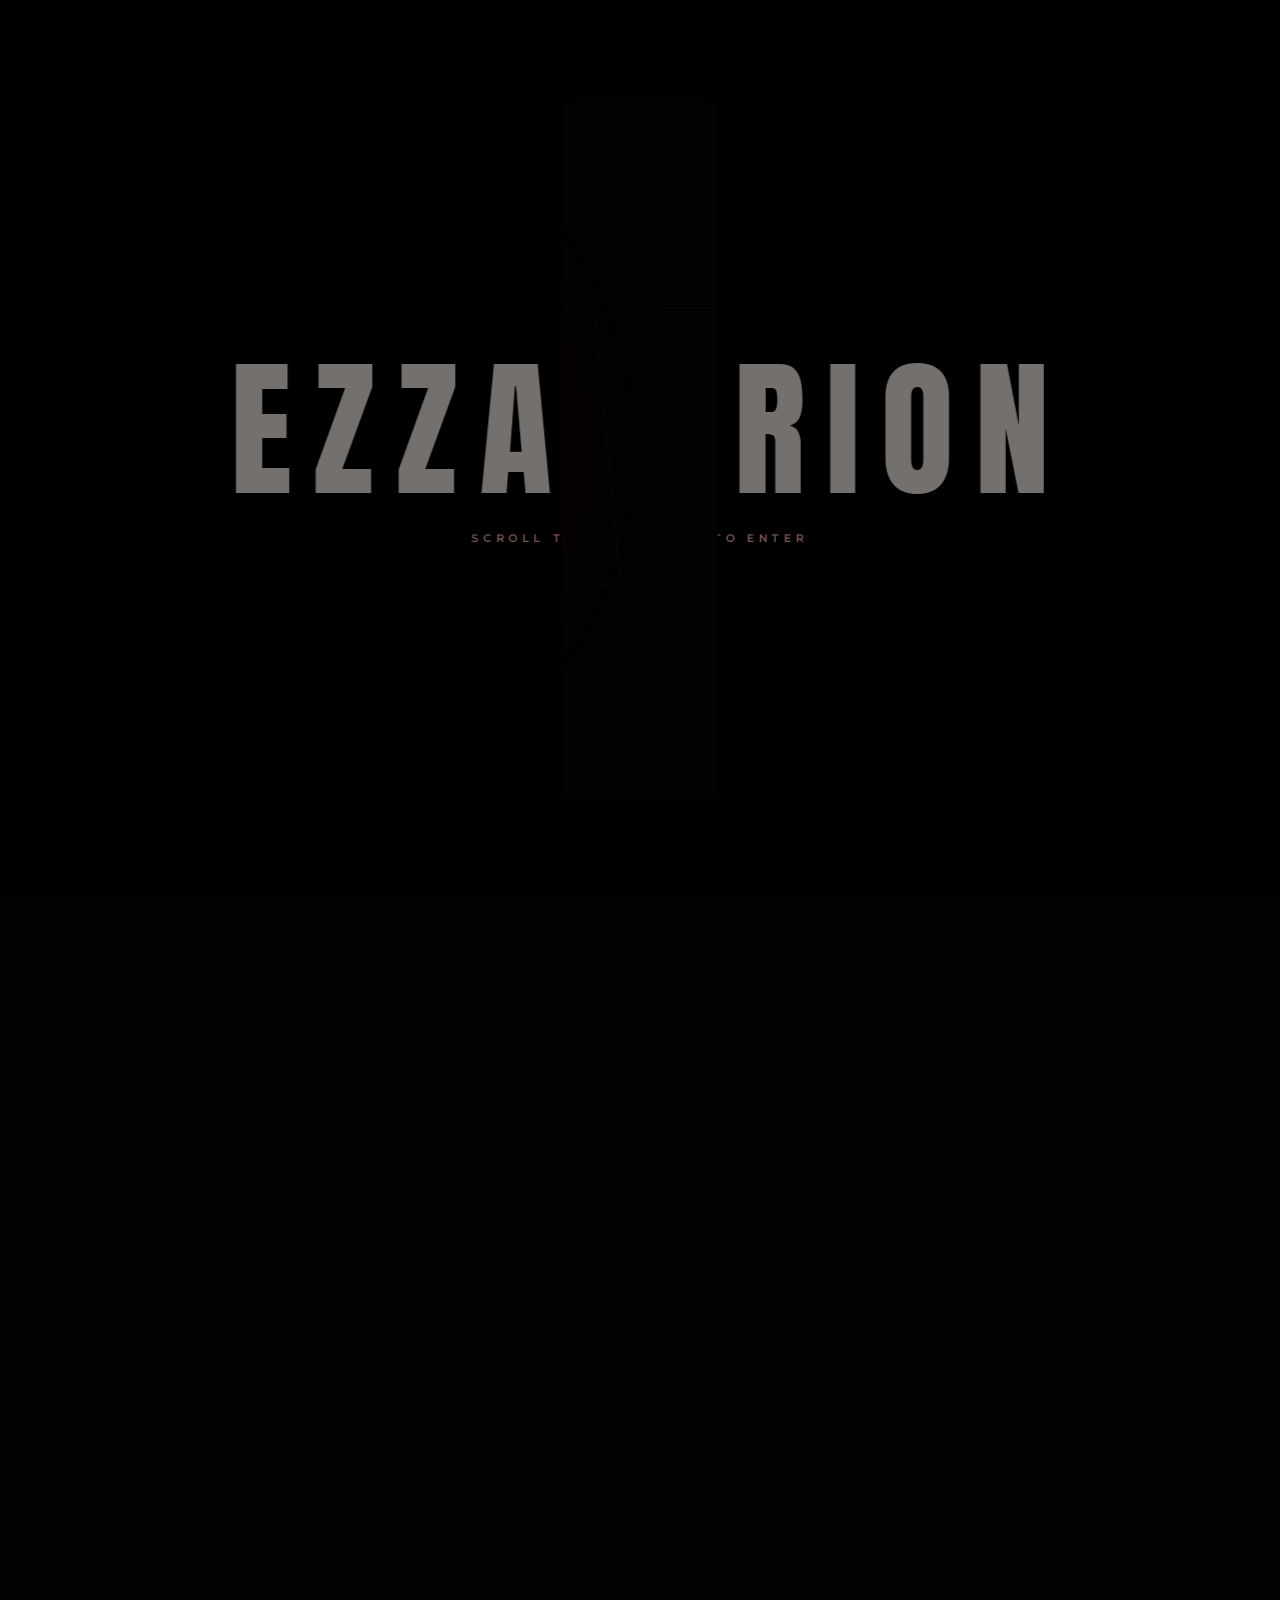
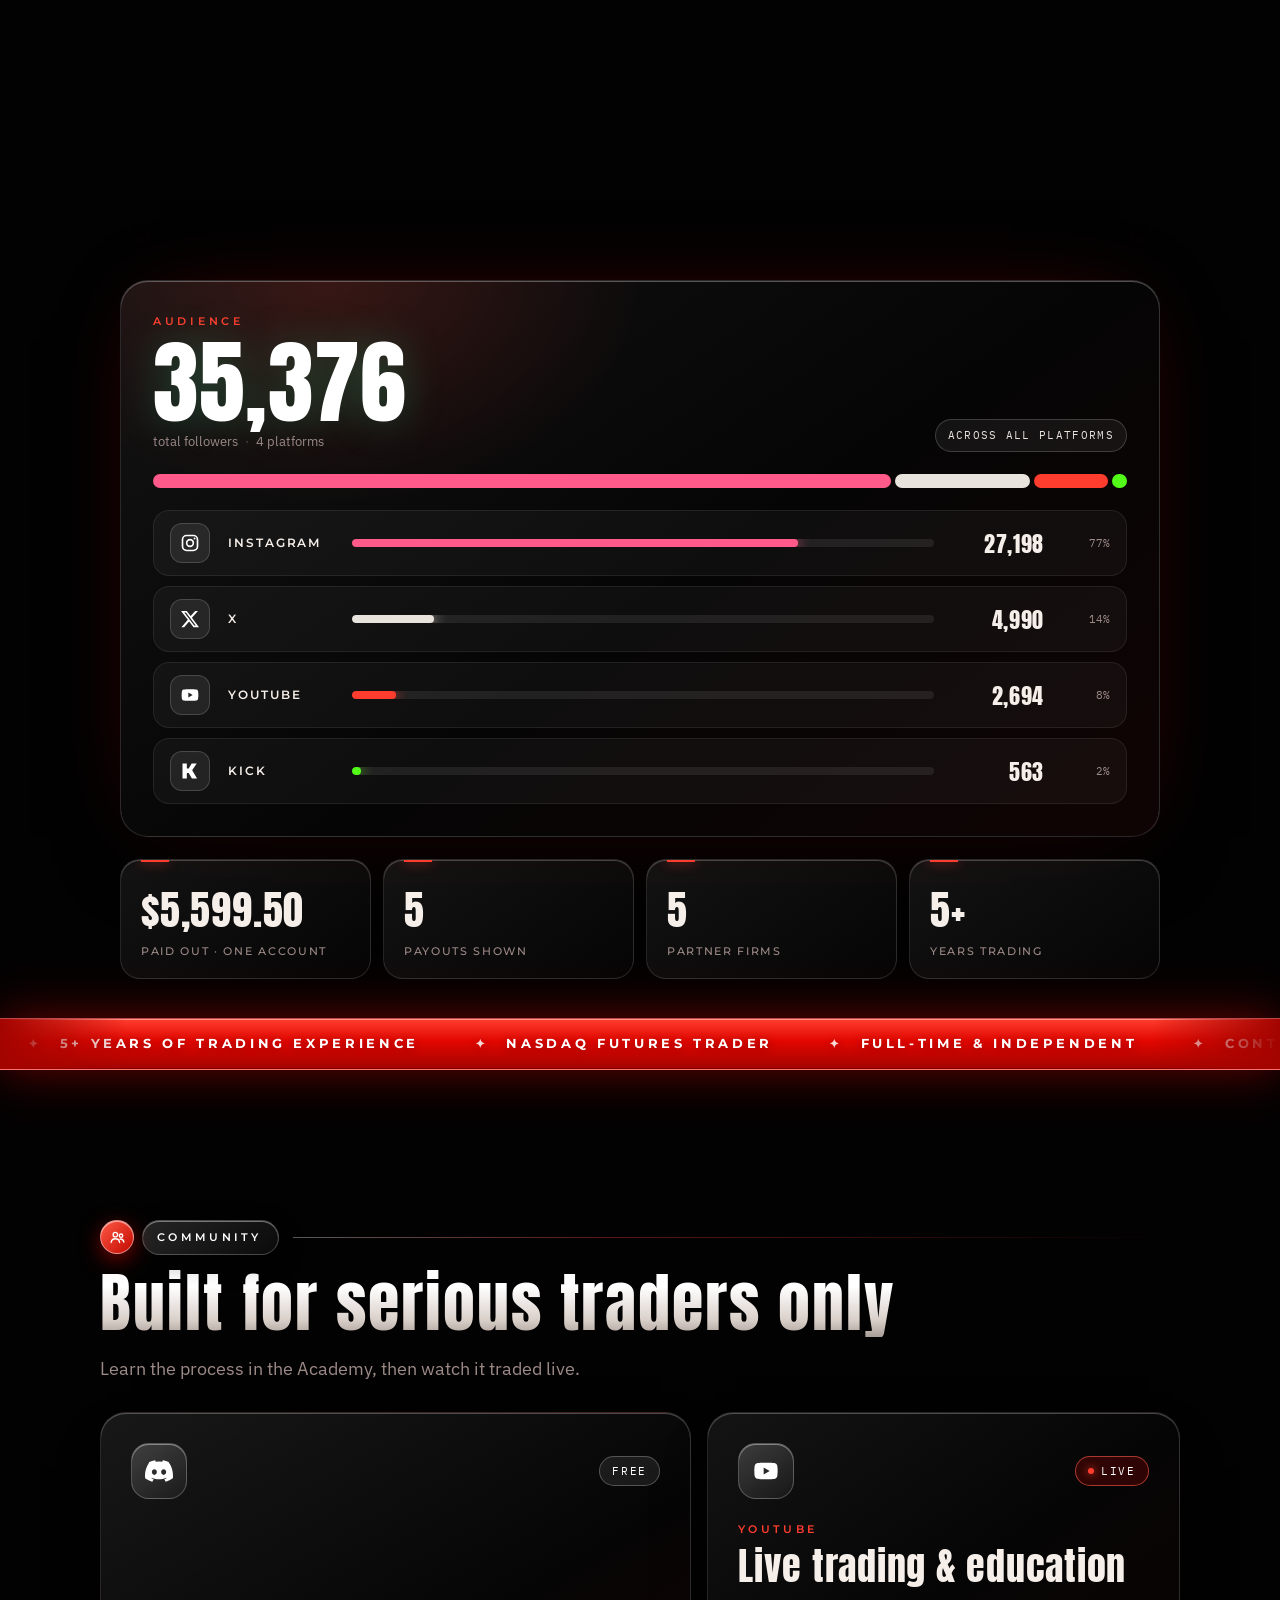
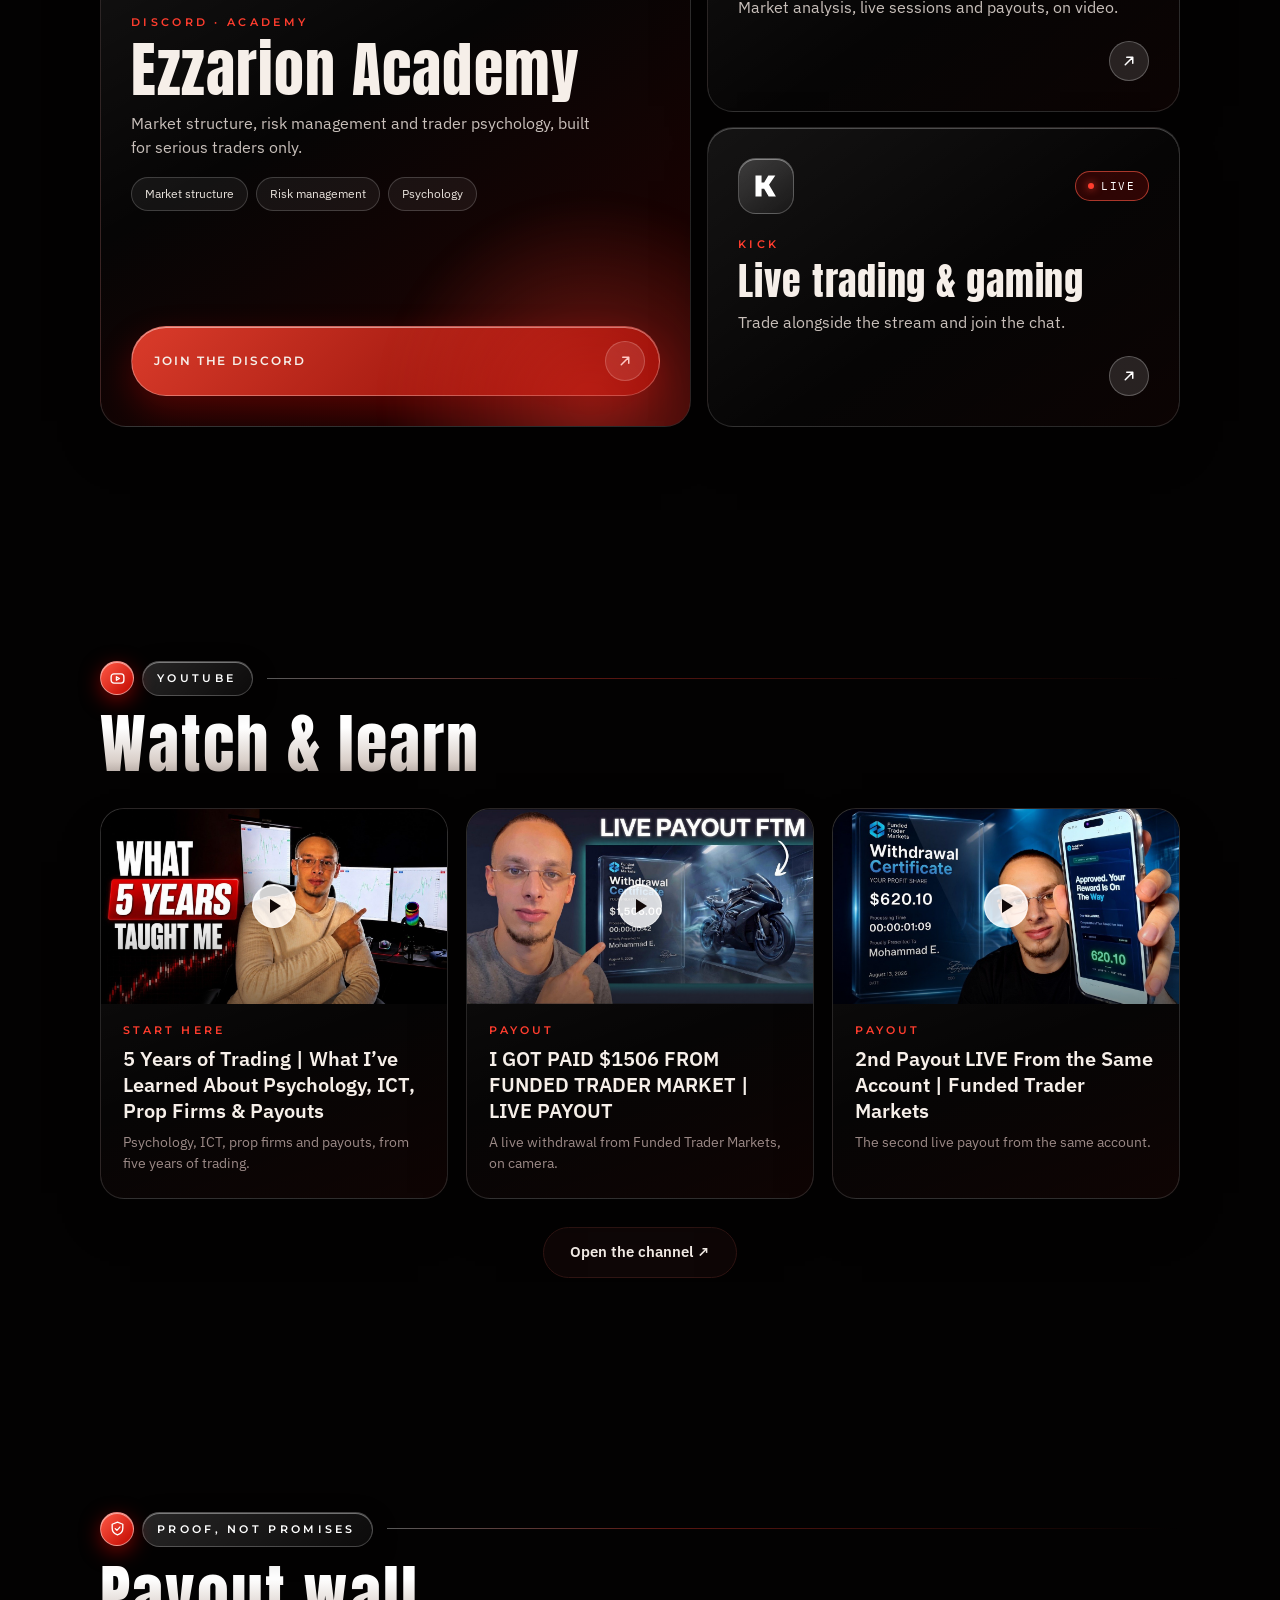
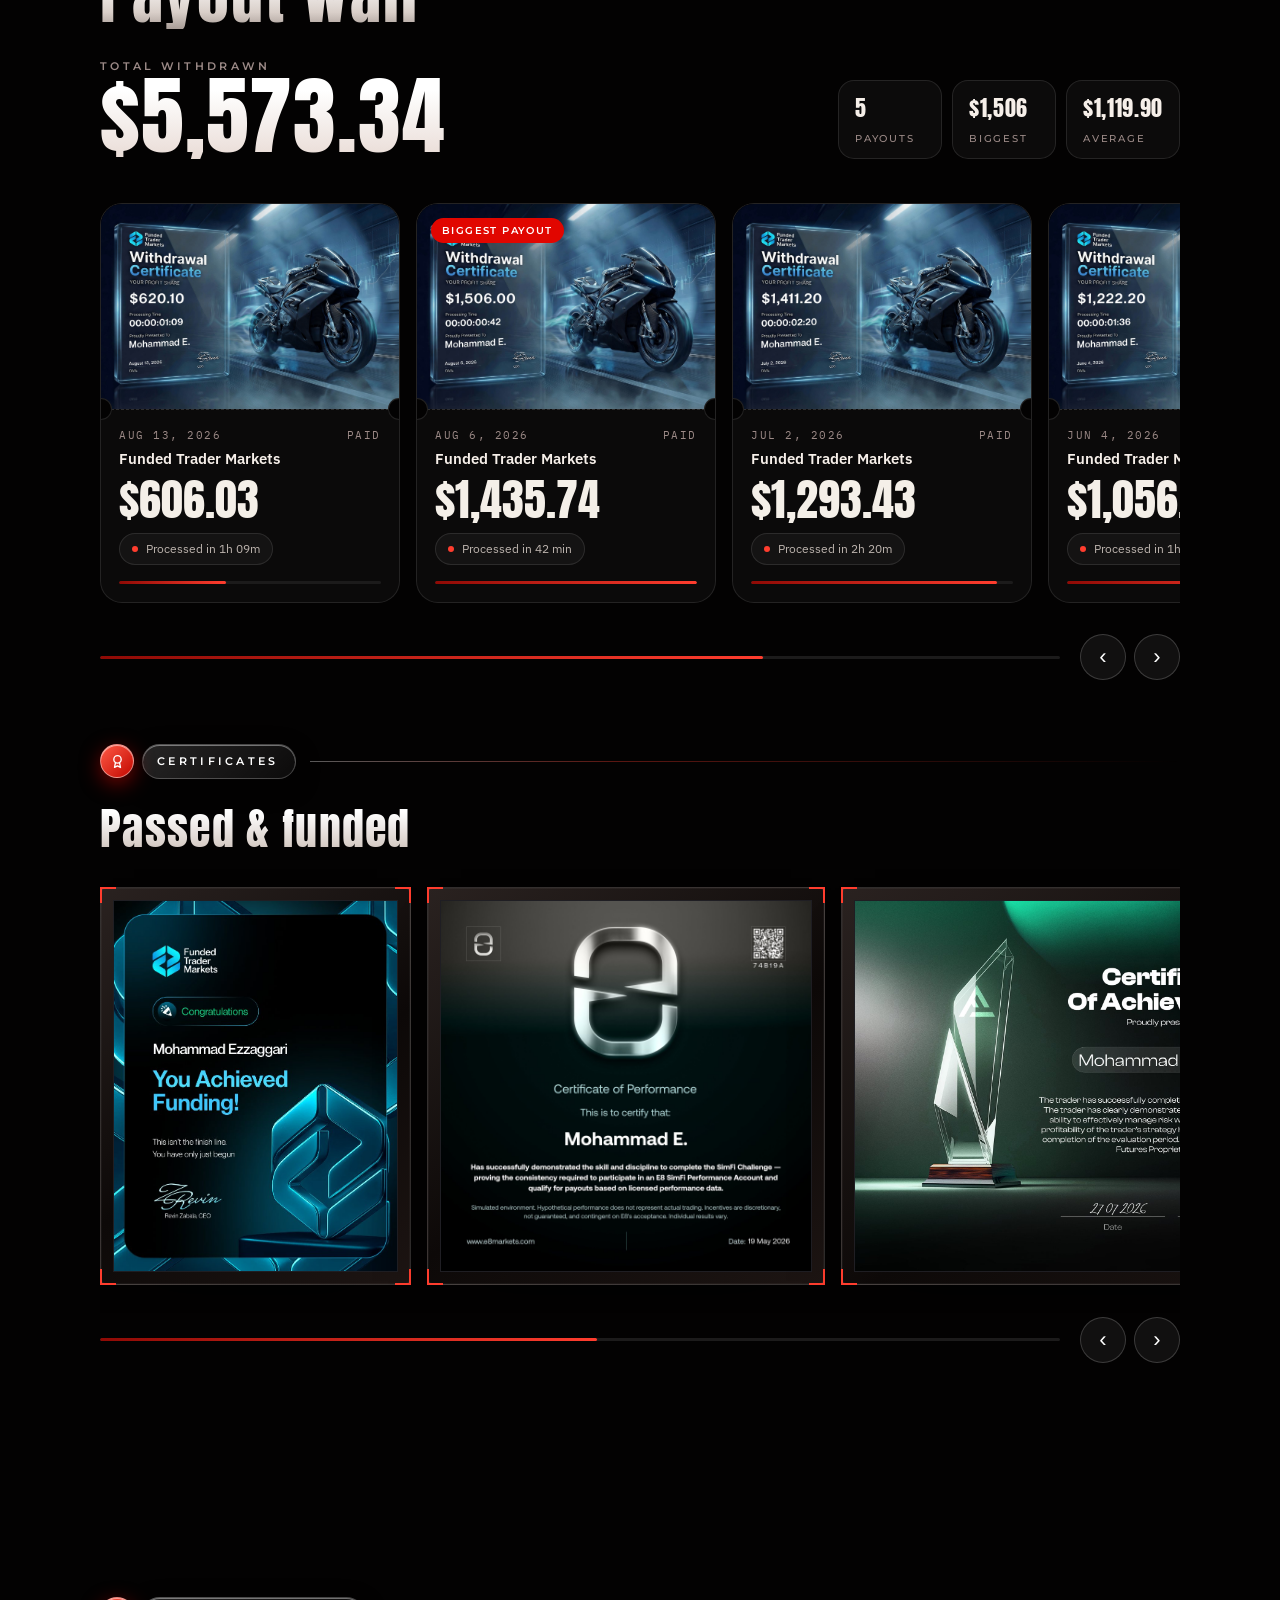
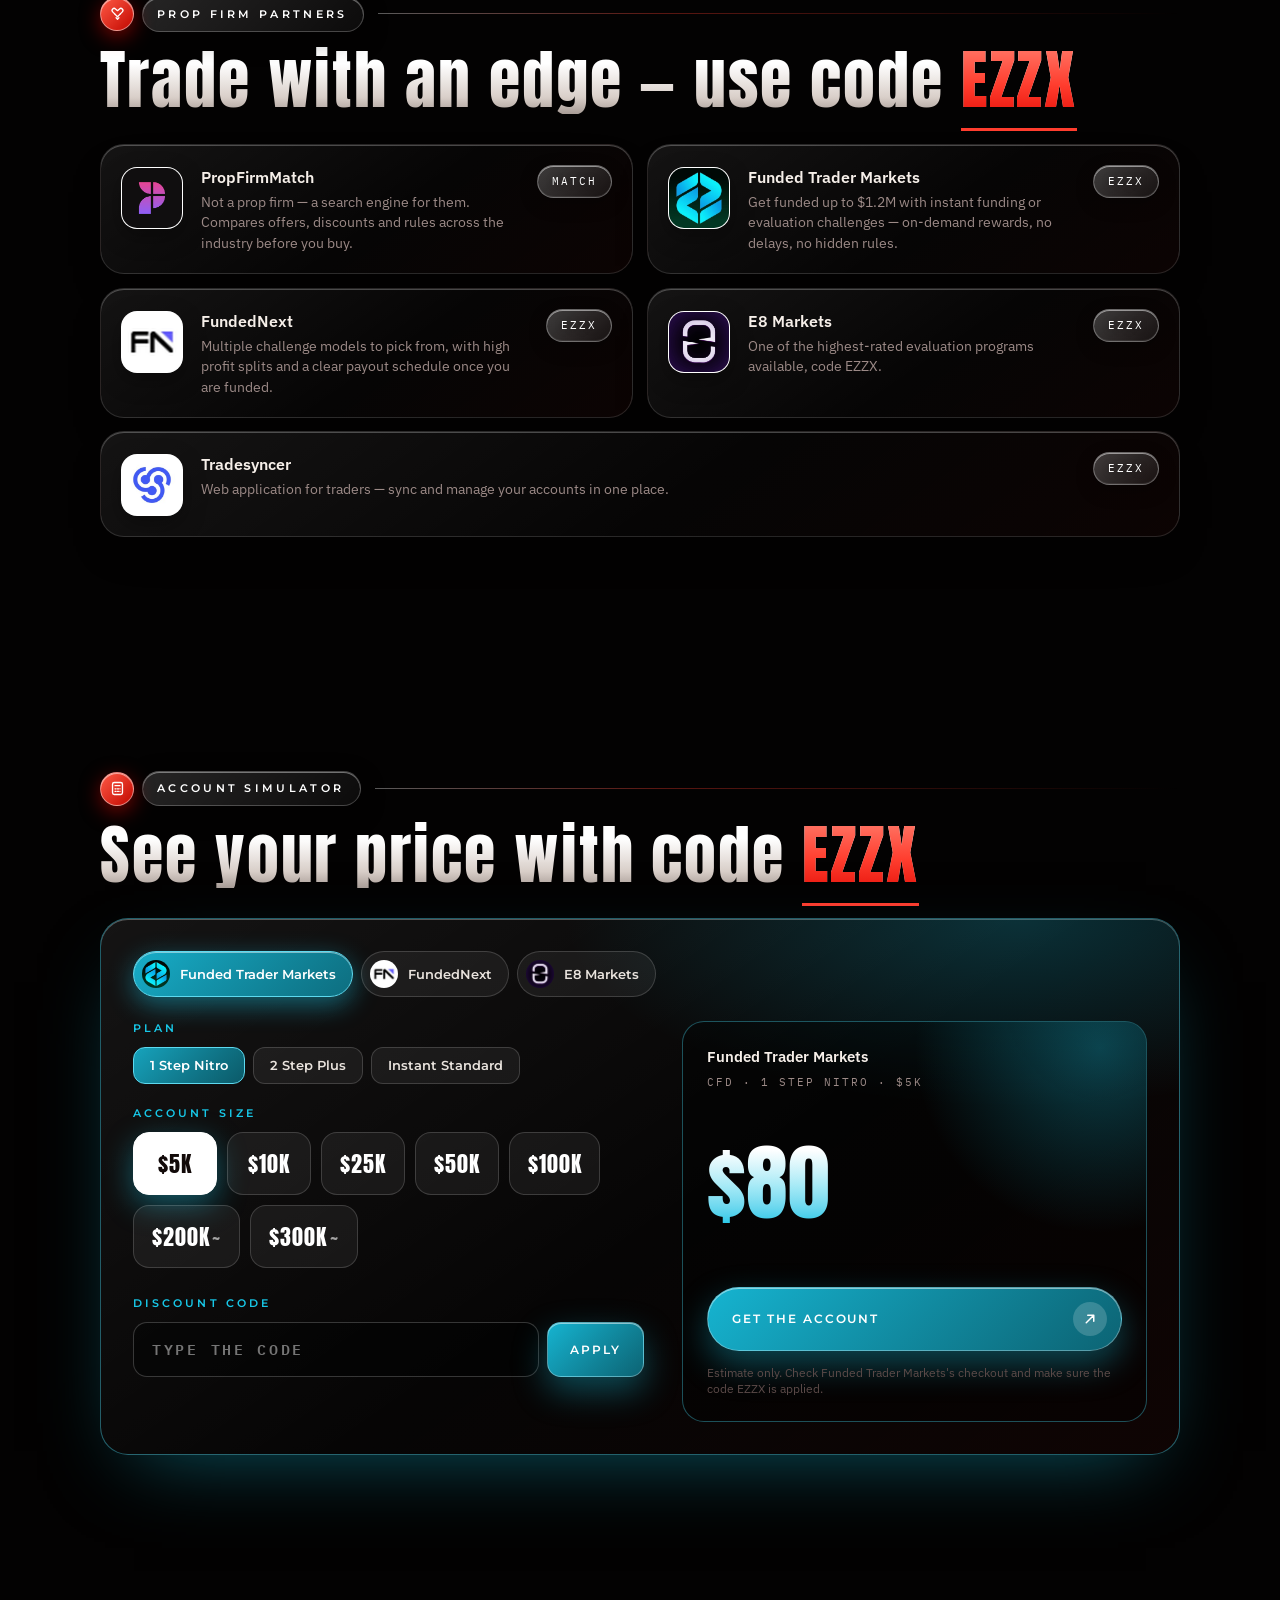
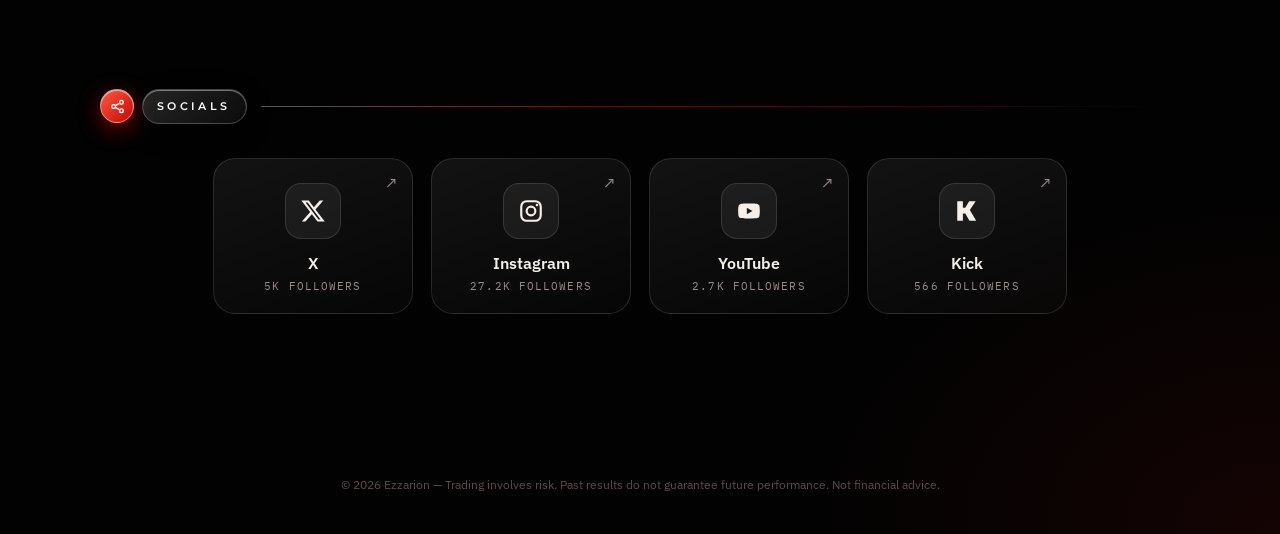
==== commit 0888cc55: "About: remove floating badges, centre the portrait frame and ring Co-Authored-By: Claude Sonnet 5.5 " ====
--- a/index.html
+++ b/index.html
@@ -57,8 +57,6 @@
     <figure class="ab-photo">
       <div class="ab-ring" aria-hidden="true"></div>
       <div class="ab-frame"><img src="assets/photos/ezzarion-about.jpg" alt="Ezzarion"></div>
-      <div class="ab-badge b1"><i></i><span>Full-time</span><small>Independent trader</small></div>
-      <div class="ab-badge b2"><span>NQ</span><small>Nasdaq futures</small></div>
       <figcaption><span>Based in</span><b>Morocco</b></figcaption>
     </figure>
     <div class="ab-text">
--- a/css/style.css
+++ b/css/style.css
@@ -946,3 +946,11 @@
   .about .ab-ghost{font-size:34vw}
   .about .ab-badge.b1{left:-8px}.about .ab-badge.b2{right:-8px}
 }
+
+/* portrait: ring and frame share one centre, no badges */
+.about .ab-photo{width:min(100%,360px);justify-self:center;padding:14px}
+.about .ab-ring{inset:0;border-radius:200px 200px 34px 34px;border:1px solid rgba(255,70,55,.55)}
+.about .ab-photo:hover .ab-ring{transform:scale(1.03)}
+.about .ab-frame{border-radius:188px 188px 24px 24px;box-shadow:0 60px 100px -40px #000}
+.about .ab-frame img{transform:none}
+.about .ab-photo figcaption{margin-top:12px}
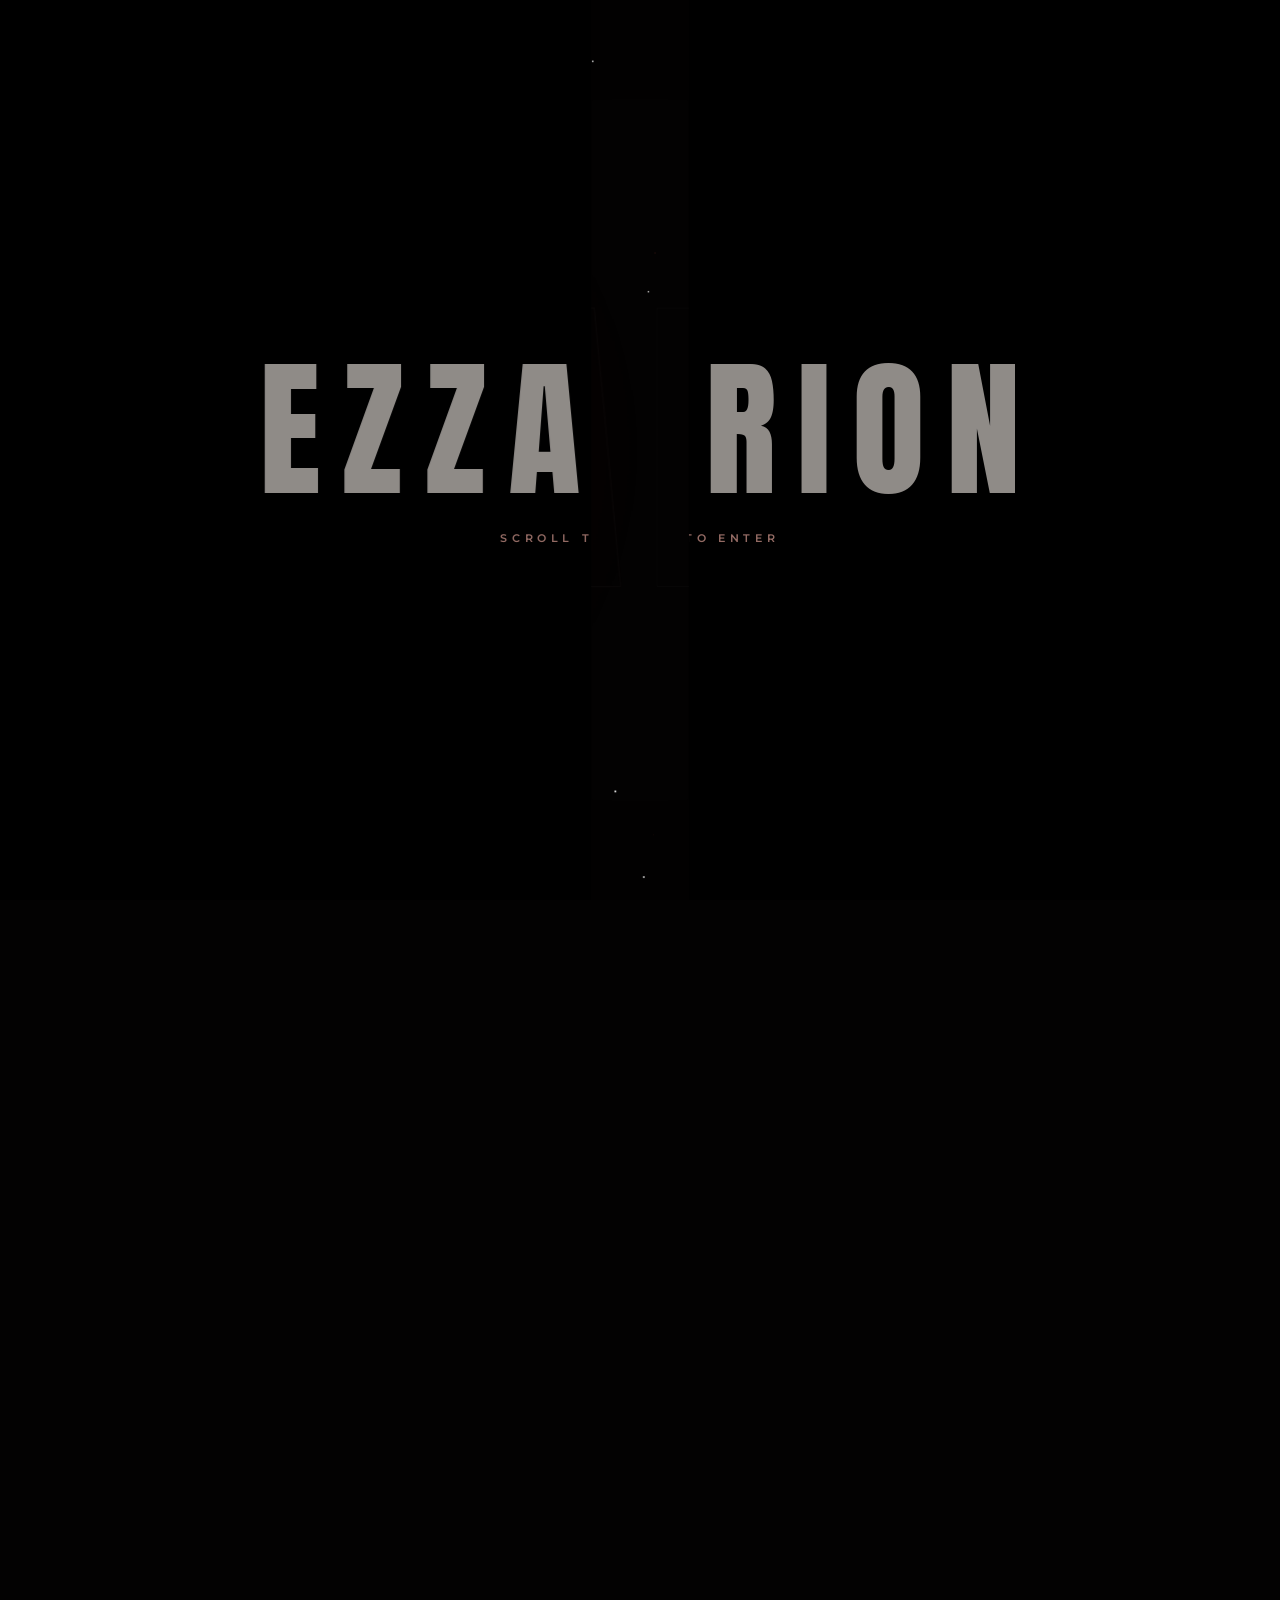
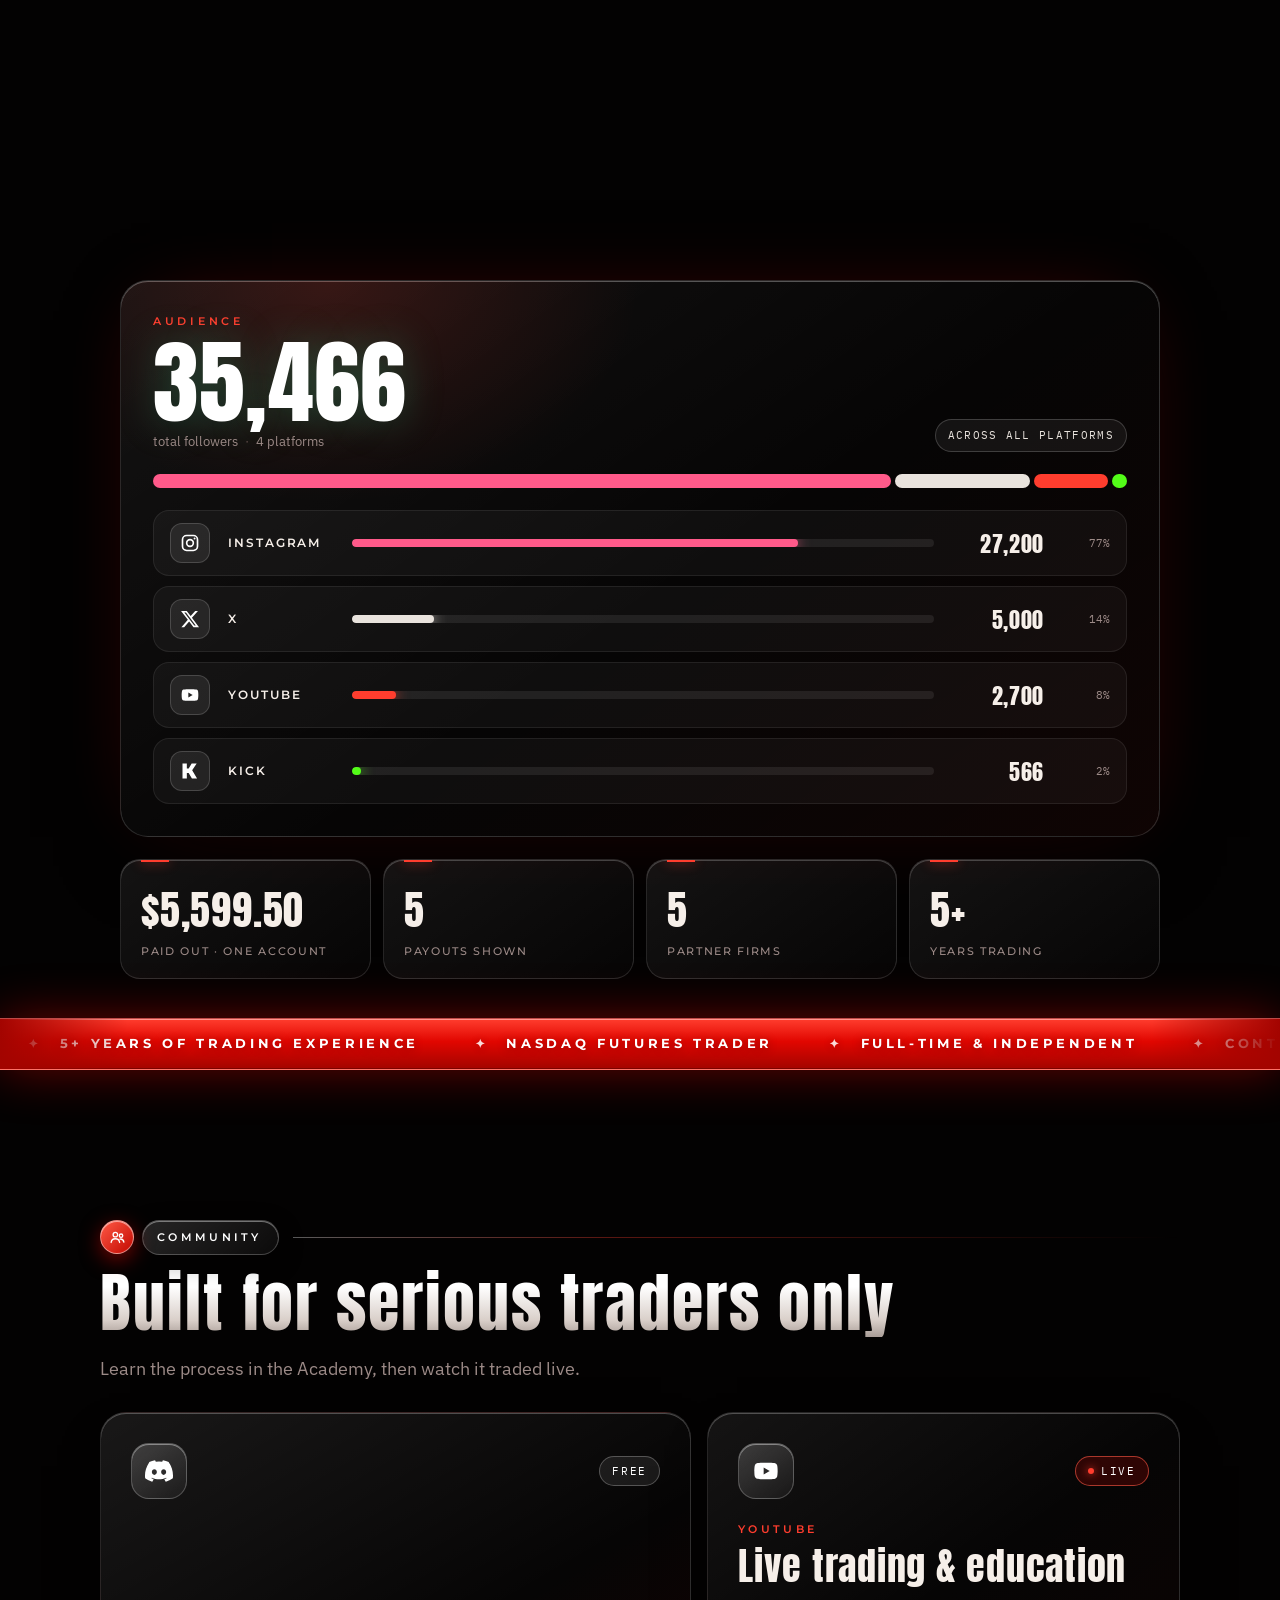
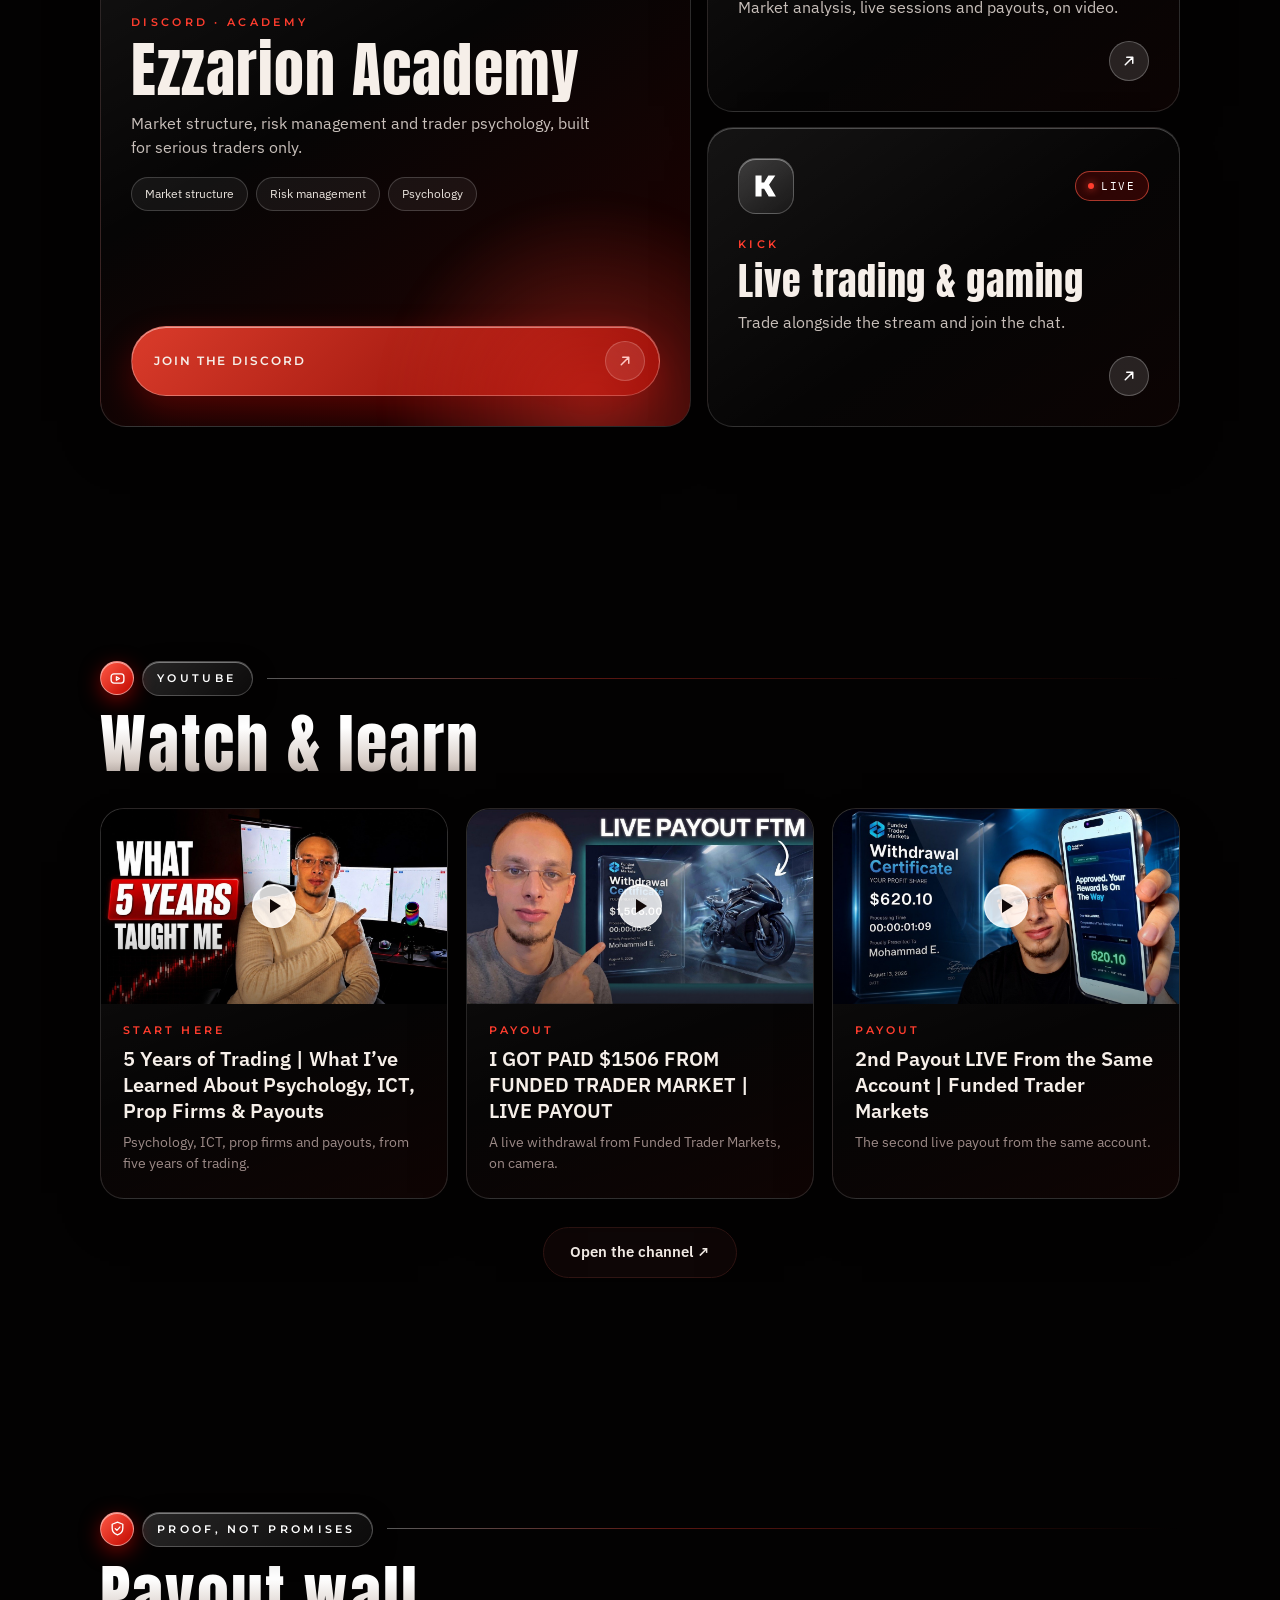
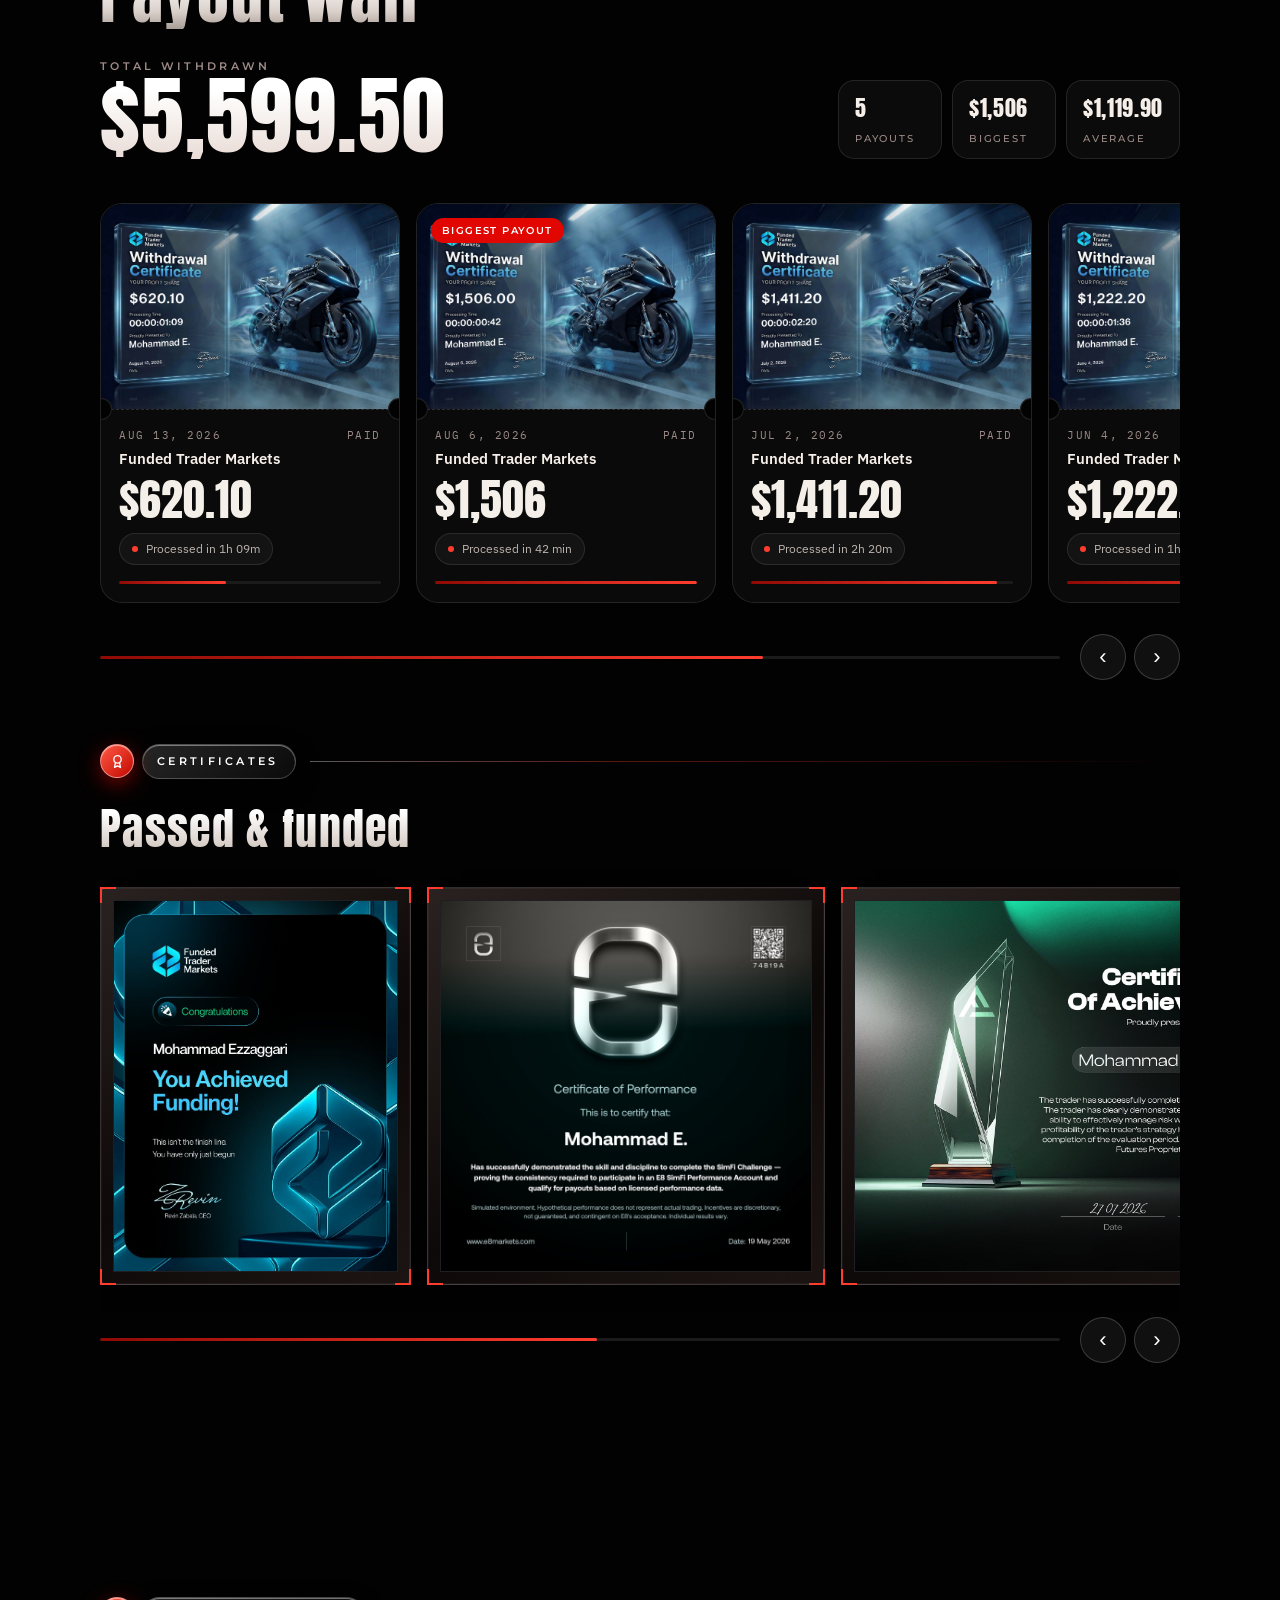
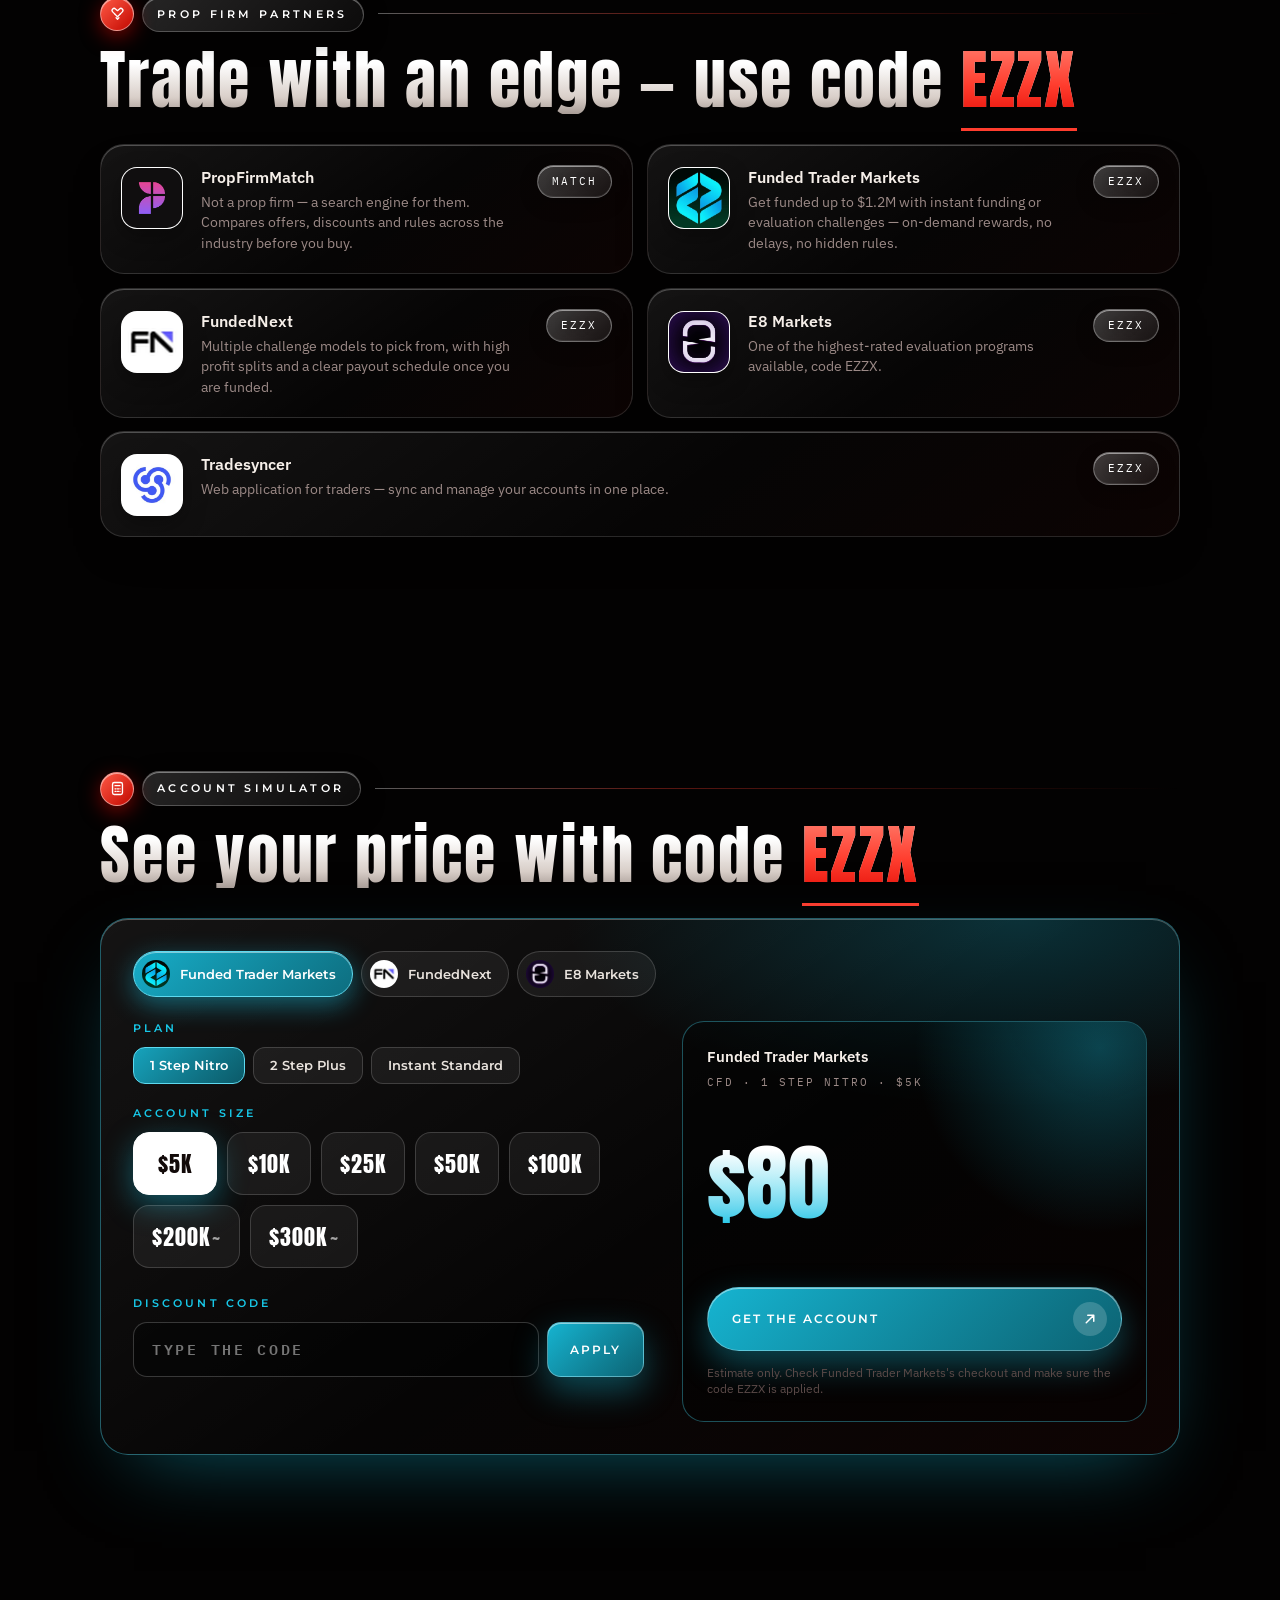
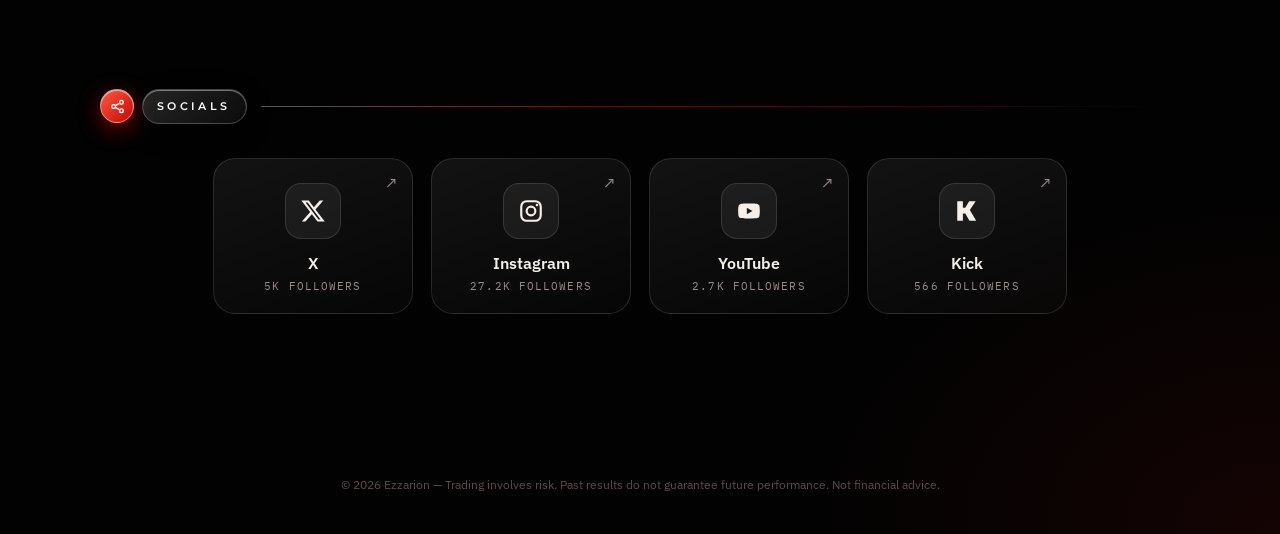
==== commit dd73b211: "About: portrait fills its frame; remove caption Co-Authored-By: Claude Sonnet 5.5 <noreply@anthropic" ====
--- a/index.html
+++ b/index.html
@@ -57,7 +57,6 @@
     <figure class="ab-photo">
       <div class="ab-ring" aria-hidden="true"></div>
       <div class="ab-frame"><img src="assets/photos/ezzarion-about.jpg" alt="Ezzarion"></div>
-      <figcaption><span>Based in</span><b>Morocco</b></figcaption>
     </figure>
     <div class="ab-text">
       <div class="ab-kick"><i></i>About</div>
--- a/css/style.css
+++ b/css/style.css
@@ -954,3 +954,8 @@
 .about .ab-frame{border-radius:188px 188px 24px 24px;box-shadow:0 60px 100px -40px #000}
 .about .ab-frame img{transform:none}
 .about .ab-photo figcaption{margin-top:12px}
+.about .ab-photo{padding:10px}
+.about .ab-ring{border-radius:196px 196px 34px 34px}
+.about .ab-frame{border-radius:188px 188px 26px 26px;max-height:none;width:100%;aspect-ratio:4/5}
+.about .ab-frame img{object-position:50% 30%}
+@media (min-width:901px){.about .ab-photo{width:min(100%,calc(58svh * .8 + 20px))}}
